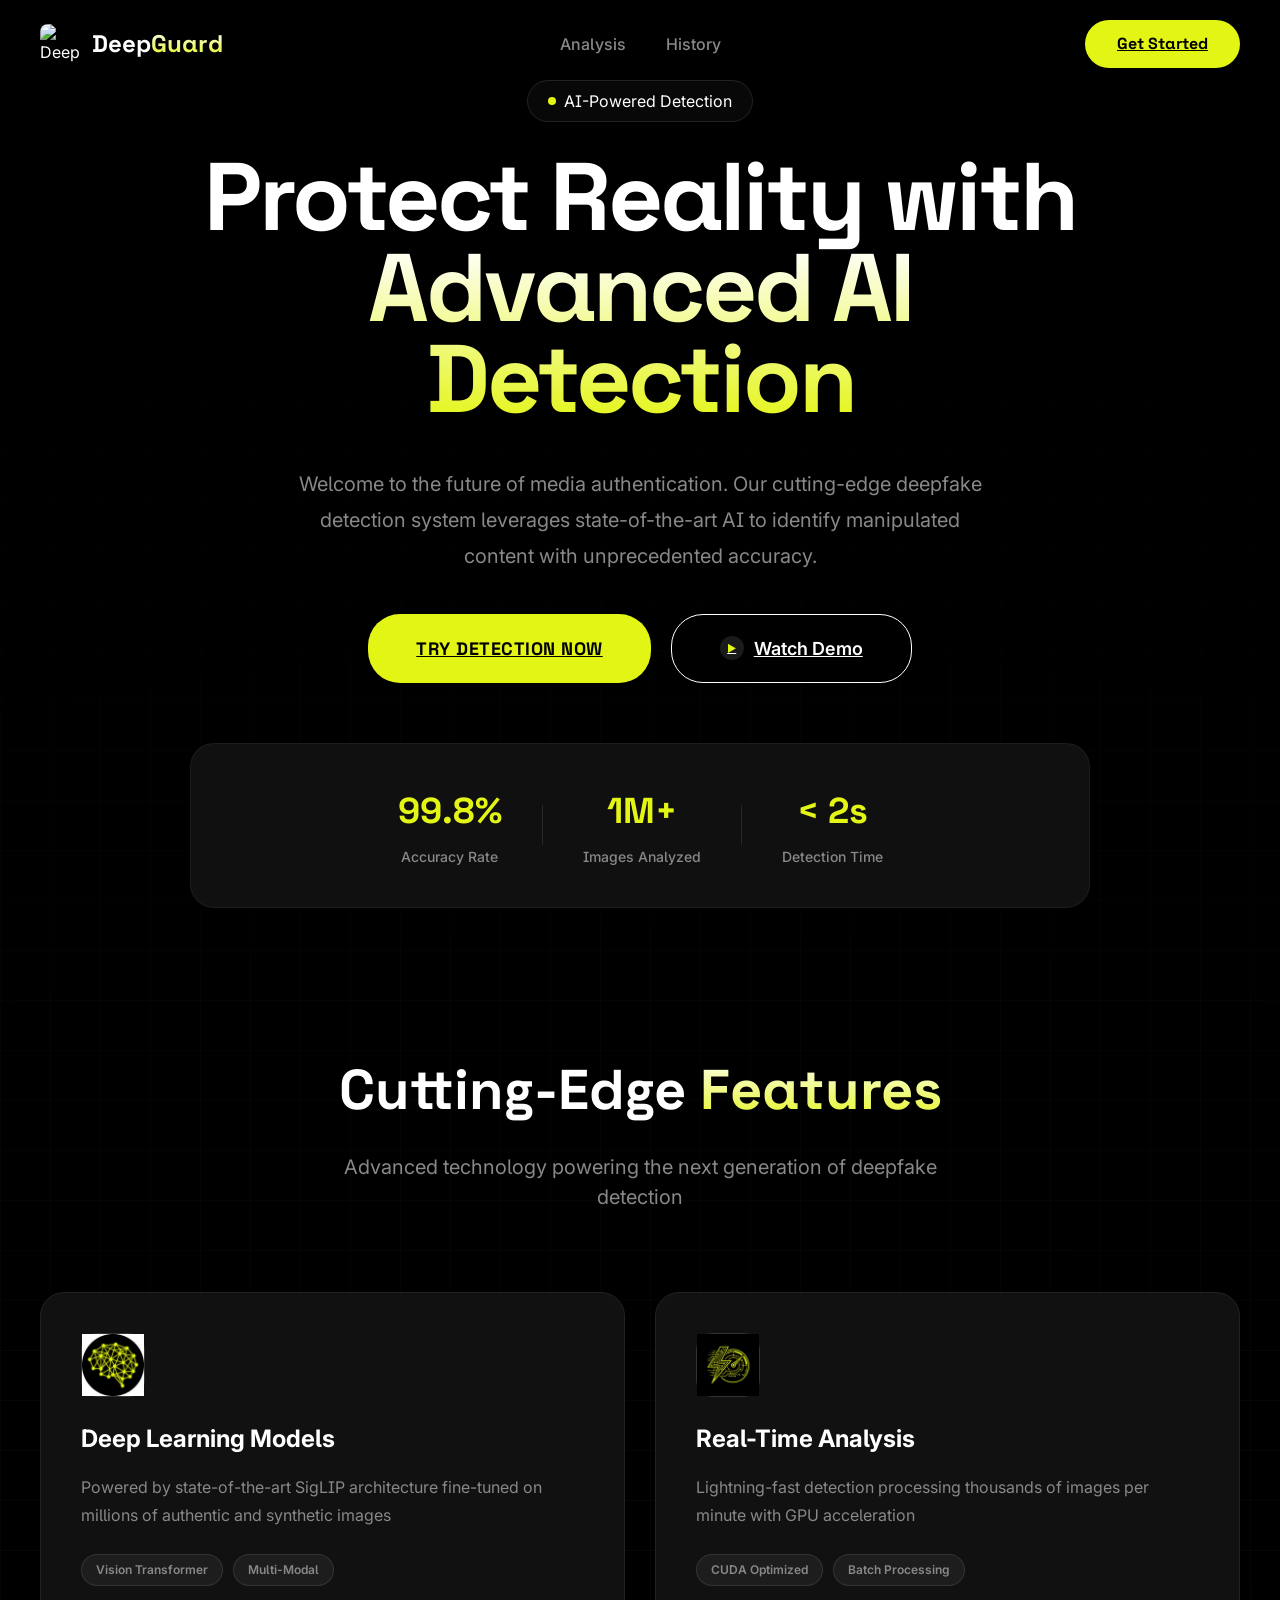
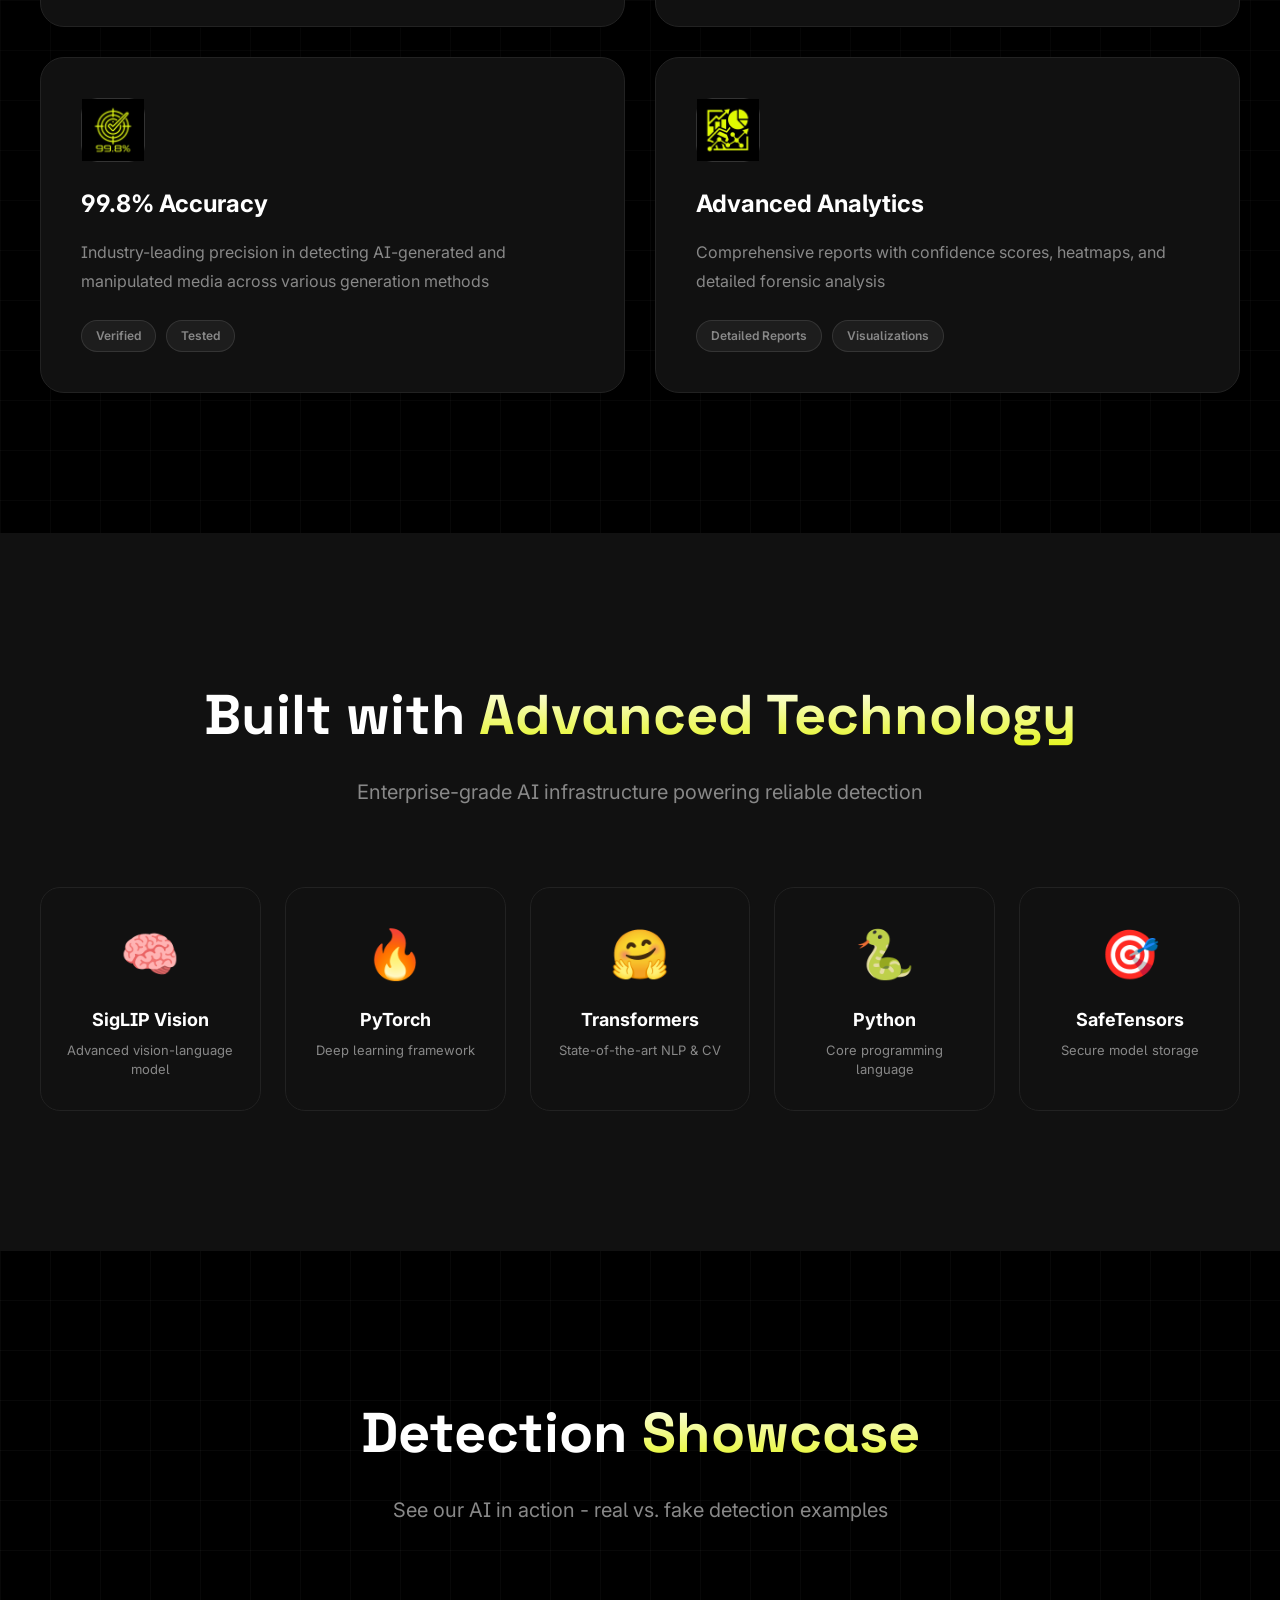
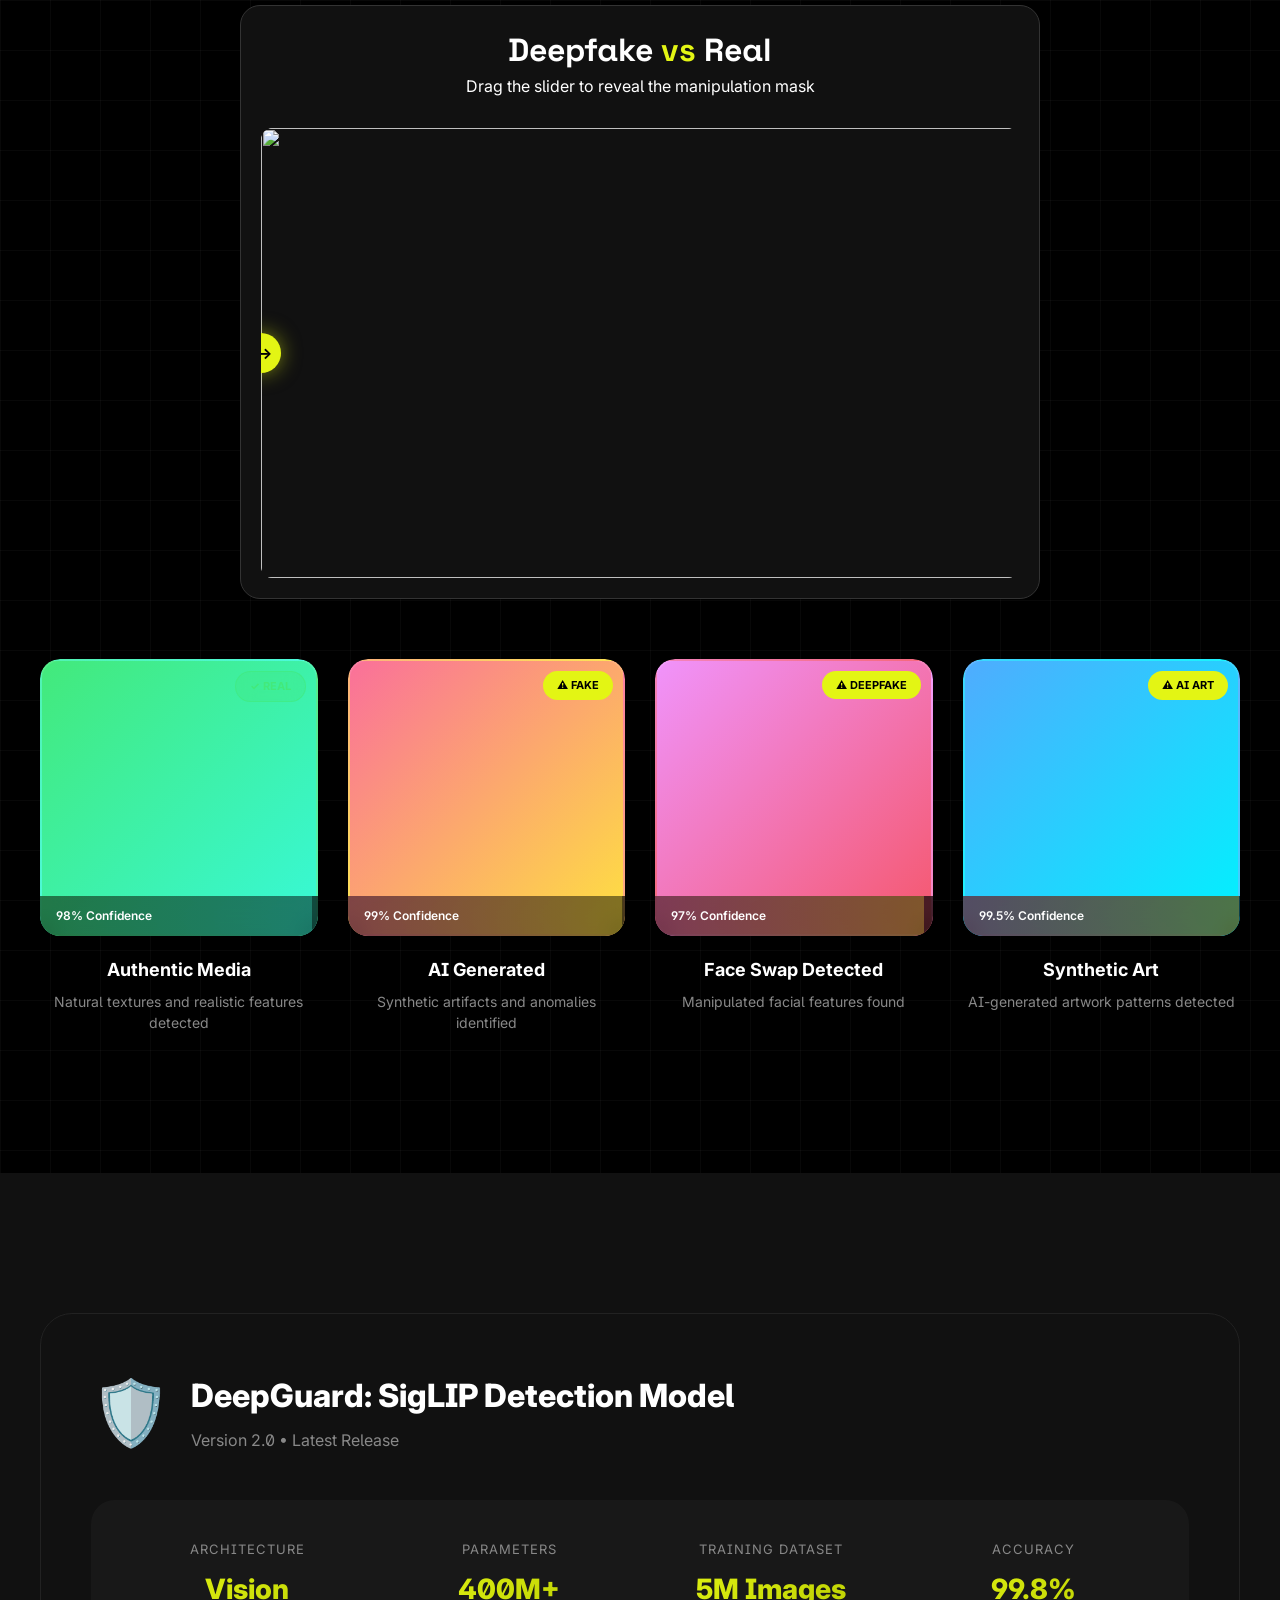
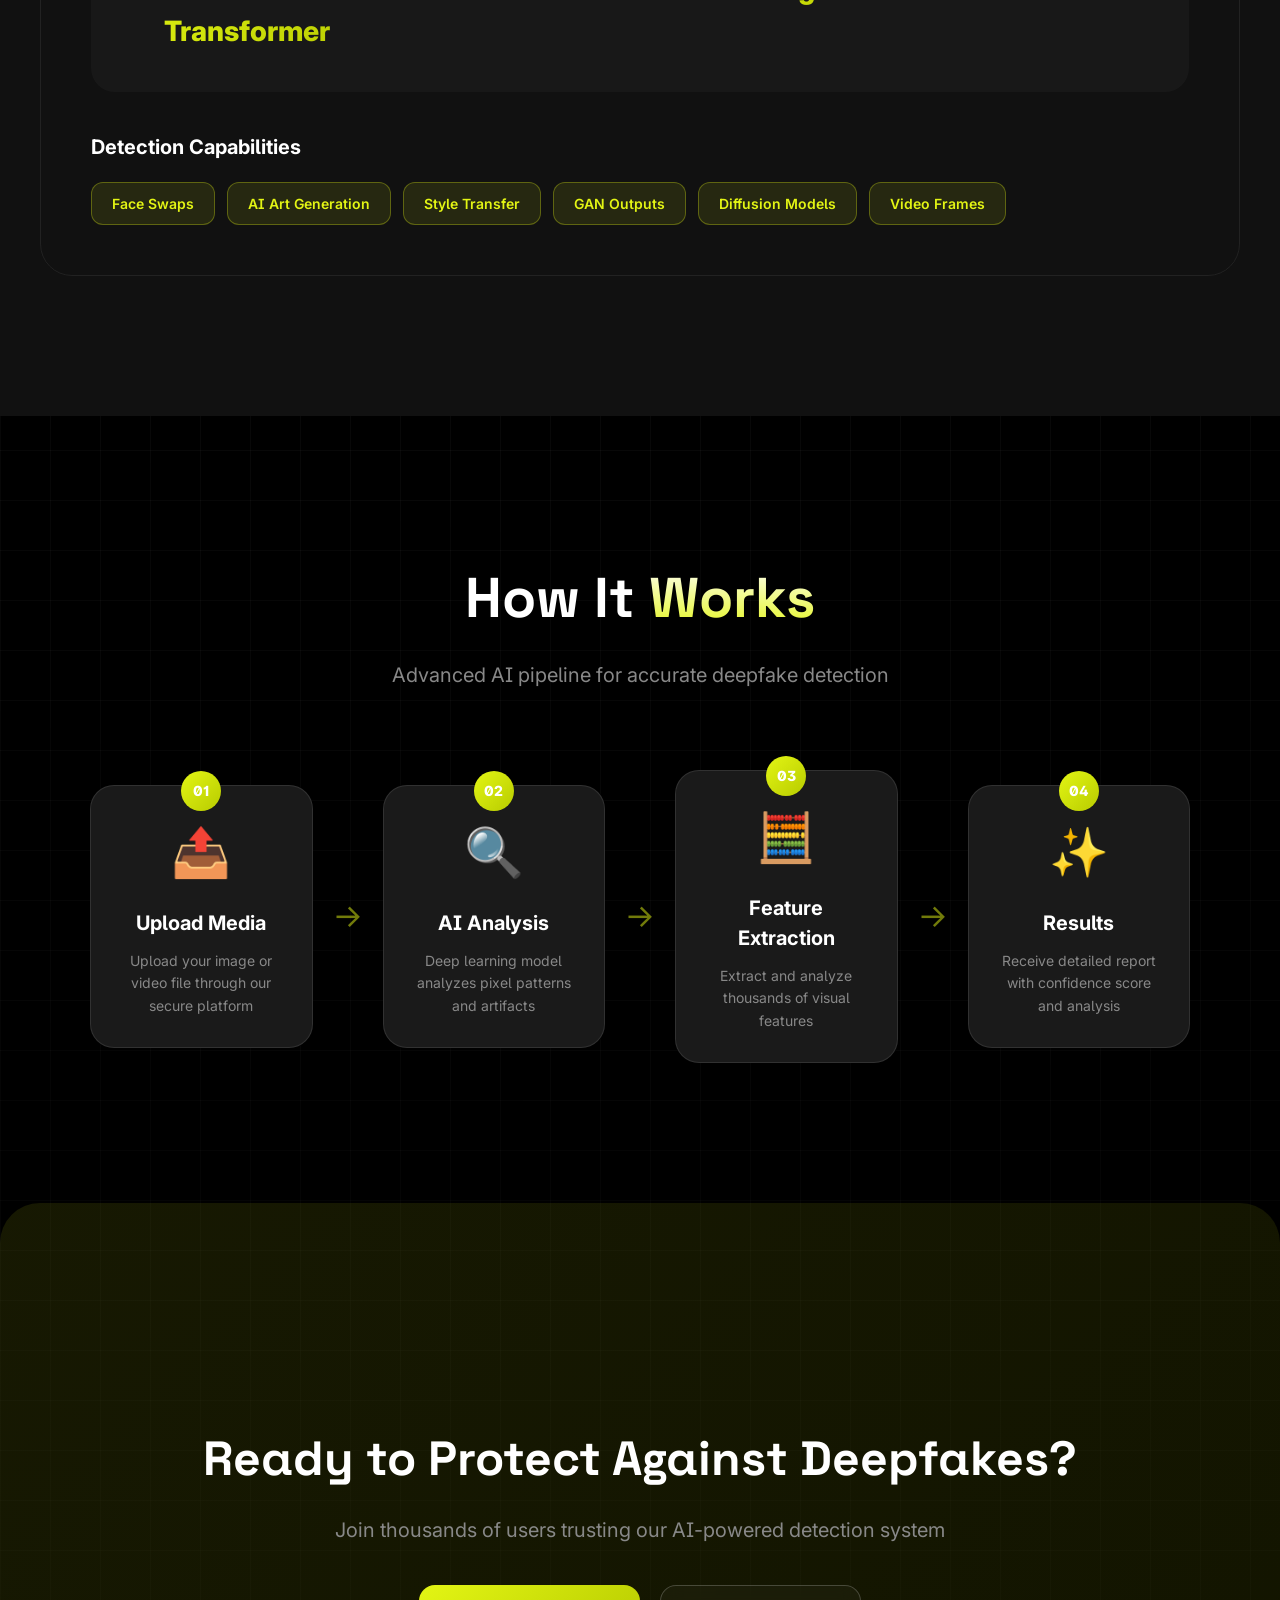
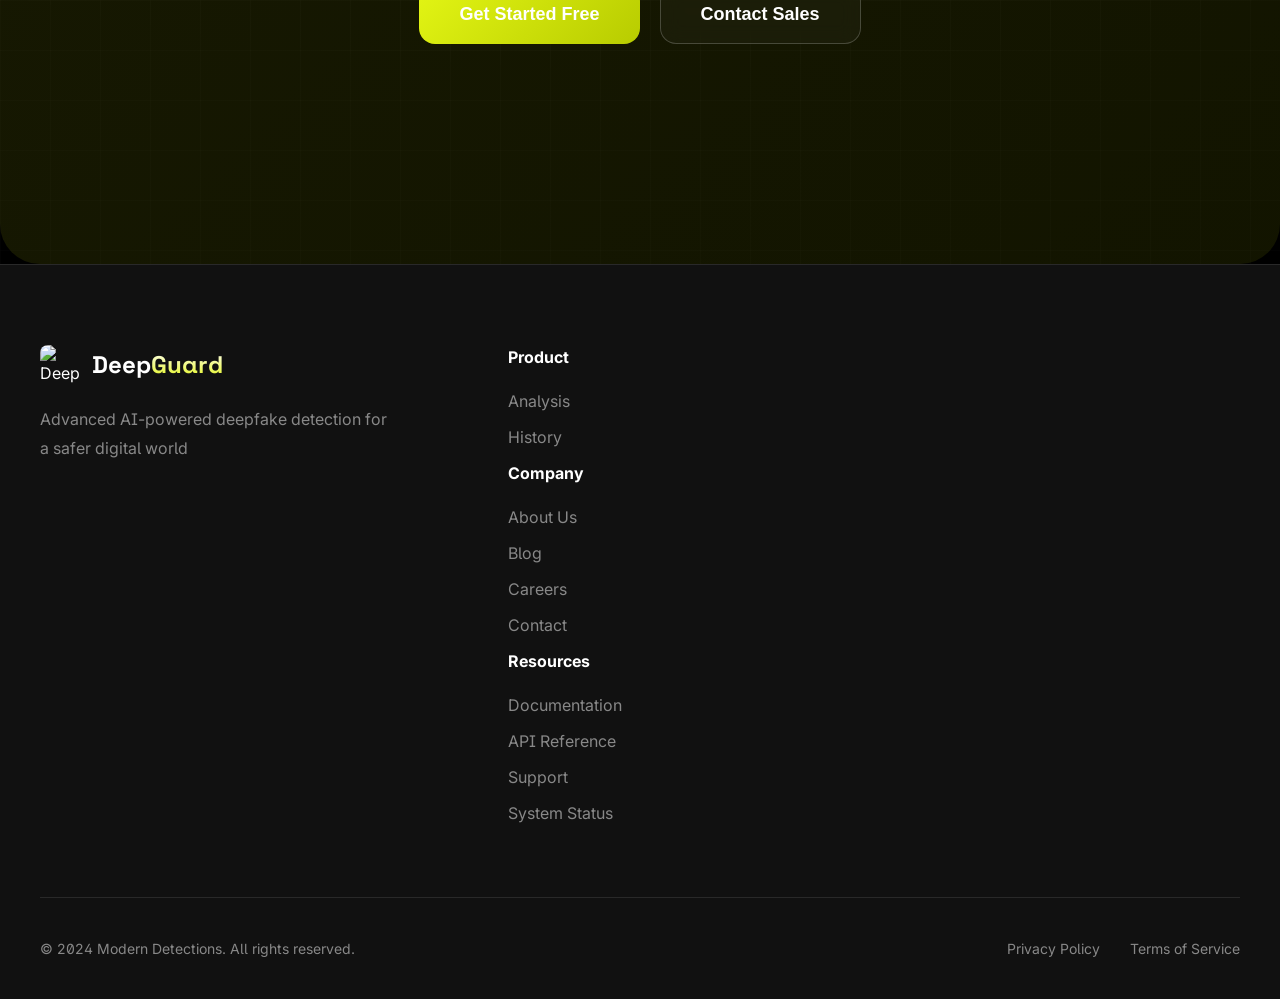
==== frontend/index.html @ 91118130 "minor changes" ====
<!DOCTYPE html>
<html lang="en">

<head>
    <meta charset="UTF-8">
    <meta name="viewport" content="width=device-width, initial-scale=1.0">
    <title>DeepGuard - AI-Powered Deepfake Detection System</title>
    <meta name="description"
        content="Advanced AI-powered deepfake detection system using cutting-edge machine learning to identify manipulated media with unprecedented accuracy.">
    <link rel="preconnect" href="https://fonts.googleapis.com">
    <link rel="preconnect" href="https://fonts.gstatic.com" crossorigin>
    <link
        href="https://fonts.googleapis.com/css2?family=Inter:wght@300;400;500;600;700;800;900&family=Space+Grotesk:wght@400;500;600;700&display=swap"
        rel="stylesheet">
    <link rel="stylesheet" href="style.css">
</head>

<body>
    <!-- Animated Background -->
    <div class="mesh-background"></div>
    <div id="particles-js"></div>

    <!-- Navigation -->
    <nav class="navbar">
        <div class="container">
            <div class="nav-content">
                <div class="logo">
                    <img src="logo.png" alt="DeepGuard Logo" class="logo-img">
                    <span class="logo-text">Deep<span class="gradient-text">Guard</span></span>
                </div>
                <ul class="nav-menu">
                    <li><a href="analysis.html">Analysis</a></li>
                    <li><a href="history.html">History</a></li>
                </ul>
                <a href="analysis.html" class="btn-primary">Get Started</a>
            </div>
        </div>
    </nav>

    <!-- Hero Section -->
    <section class="hero">
        <div class="hero-background">
            <!-- Lottie Player Script -->
            <script src="https://unpkg.com/@lottiefiles/lottie-player@latest/dist/lottie-player.js"></script>

            <div class="gradient-orb orb-1"></div>
            <div class="gradient-orb orb-2"></div>
            <div class="gradient-orb orb-3"></div>

            <!-- Hero Lottie Animation Removed -->
        </div>
        <div class="container">
            <div class="hero-content">
                <div class="hero-badge">
                    <span class="badge-dot"></span>
                    <span>AI-Powered Detection</span>
                </div>
                <h1 class="hero-title">
                    Protect Reality with
                    <br />
                    <span class="gradient-text-hero">Advanced AI Detection</span>
                </h1>
                <p class="hero-description">
                    Welcome to the future of media authentication. Our cutting-edge deepfake detection system leverages
                    state-of-the-art AI to identify manipulated content with unprecedented accuracy.
                </p>
                <div class="hero-actions">
                    <a href="analysis.html" class="btn-hero-primary">Try Detection Now</a>
                    <a href="analysis.html" class="btn-hero-secondary">
                        <span class="play-icon">▶</span>
                        Watch Demo
                    </a>
                </div>
                <div class="hero-stats">
                    <div class="stat-item">
                        <div class="stat-value">99.8%</div>
                        <div class="stat-label">Accuracy Rate</div>
                    </div>
                    <div class="stat-divider"></div>
                    <div class="stat-item">
                        <div class="stat-value">1M+</div>
                        <div class="stat-label">Images Analyzed</div>
                    </div>
                    <div class="stat-divider"></div>
                    <div class="stat-item">
                        <div class="stat-value">
                            < 2s</div>
                                <div class="stat-label">Detection Time</div>
                        </div>
                    </div>
                </div>
            </div>
    </section>

    <!-- Features Section -->
    <section id="features" class="features-section">
        <div class="container">
            <div class="section-header">
                <h2 class="section-title">Cutting-Edge <span class="gradient-text">Features</span></h2>
                <p class="section-subtitle">Advanced technology powering the next generation of deepfake detection</p>
            </div>
            <div class="features-grid">
                <div class="feature-card card-glow">
                    <div class="feature-icon icon-ai">
                        <img src="deep_learning_icon.png" alt="Deep Learning"
                            style="width: 100%; height: 100%; object-fit: contain;">
                    </div>
                    <h3 class="feature-title">Deep Learning Models</h3>
                    <p class="feature-description">Powered by state-of-the-art SigLIP architecture fine-tuned on
                        millions of authentic and synthetic images</p>
                    <div class="feature-tags">
                        <span class="tag">Vision Transformer</span>
                        <span class="tag">Multi-Modal</span>
                    </div>
                </div>
                <div class="feature-card card-glow">
                    <div class="feature-icon icon-speed">
                        <img src="realtime_analysis_icon.png" alt="Real-Time Analysis"
                            style="width: 100%; height: 100%; object-fit: contain;">
                    </div>
                    <h3 class="feature-title">Real-Time Analysis</h3>
                    <p class="feature-description">Lightning-fast detection processing thousands of images per minute
                        with GPU acceleration</p>
                    <div class="feature-tags">
                        <span class="tag">CUDA Optimized</span>
                        <span class="tag">Batch Processing</span>
                    </div>
                </div>
                <div class="feature-card card-glow">
                    <div class="feature-icon icon-shield">
                        <img src="accuracy_icon.png" alt="Accuracy"
                            style="width: 100%; height: 100%; object-fit: contain;">
                    </div>
                    <h3 class="feature-title">99.8% Accuracy</h3>
                    <p class="feature-description">Industry-leading precision in detecting AI-generated and manipulated
                        media across various generation methods</p>
                    <div class="feature-tags">
                        <span class="tag">Verified</span>
                        <span class="tag">Tested</span>
                    </div>
                </div>
                <div class="feature-card card-glow">
                    <div class="feature-icon icon-analytics">
                        <img src="analytics_icon.png" alt="Analytics"
                            style="width: 100%; height: 100%; object-fit: contain;">
                    </div>
                    <h3 class="feature-title">Advanced Analytics</h3>
                    <p class="feature-description">Comprehensive reports with confidence scores, heatmaps, and detailed
                        forensic analysis</p>
                    <div class="feature-tags">
                        <span class="tag">Detailed Reports</span>
                        <span class="tag">Visualizations</span>
                    </div>
                </div>
            </div>
        </div>
    </section>

    <!-- Technology Stack Section -->
    <section id="technology" class="tech-section">
        <div class="container">
            <div class="section-header">
                <h2 class="section-title">Built with <span class="gradient-text">Advanced Technology</span></h2>
                <p class="section-subtitle">Enterprise-grade AI infrastructure powering reliable detection</p>
            </div>
            <div class="tech-grid">
                <div class="tech-card">
                    <div class="tech-icon">🧠</div>
                    <h3>SigLIP Vision</h3>
                    <p>Advanced vision-language model</p>
                </div>
                <div class="tech-card">
                    <div class="tech-icon">🔥</div>
                    <h3>PyTorch</h3>
                    <p>Deep learning framework</p>
                </div>
                <div class="tech-card">
                    <div class="tech-icon">🤗</div>
                    <h3>Transformers</h3>
                    <p>State-of-the-art NLP & CV</p>
                </div>
                <div class="tech-card">
                    <div class="tech-icon">🐍</div>
                    <h3>Python</h3>
                    <p>Core programming language</p>
                </div>
                <div class="tech-card">
                    <div class="tech-icon">🎯</div>
                    <h3>SafeTensors</h3>
                    <p>Secure model storage</p>
                </div>
            </div>
        </div>
    </section>

    <!-- Detection Showcase -->
    <section id="showcase" class="showcase-section">
        <div class="container">
            <div class="section-header">
                <h2 class="section-title">Detection <span class="gradient-text">Showcase</span></h2>
                <p class="section-subtitle">See our AI in action - real vs. fake detection examples</p>
            </div>

            <!-- Comparison Slider -->
            <div class="comparison-container">
                <div class="comparison-header">
                    <h3>Deepfake <span style="color: var(--accent-yellow)">vs</span> Real</h3>
                    <p>Drag the slider to reveal the manipulation mask</p>
                </div>
                <div class="img-comp-container">
                    <div class="img-comp-img">
                        <img src="https://assets.codepen.io/2585/Faker.jpg" width="800" height="450">
                    </div>
                    <div class="img-comp-img img-comp-overlay">
                        <img src="https://assets.codepen.io/2585/Real.jpg" width="800" height="450">
                    </div>
                    <div class="slider-handle">↔</div>
                </div>
            </div>

            <div class="showcase-grid">
                <div class="showcase-item">
                    <div class="showcase-image-wrapper">
                        <div class="showcase-image real-sample"></div>
                        <div class="showcase-badge badge-real">✓ REAL</div>
                        <div class="confidence-bar">
                            <div class="confidence-fill real-confidence" style="width: 98%"></div>
                            <span class="confidence-text">98% Confidence</span>
                        </div>
                    </div>
                    <h4 class="showcase-title">Authentic Media</h4>
                    <p class="showcase-description">Natural textures and realistic features detected</p>
                </div>
                <div class="showcase-item">
                    <div class="showcase-image-wrapper">
                        <div class="showcase-image fake-sample"></div>
                        <div class="showcase-badge badge-fake">⚠ FAKE</div>
                        <div class="confidence-bar">
                            <div class="confidence-fill fake-confidence" style="width: 99%"></div>
                            <span class="confidence-text">99% Confidence</span>
                        </div>
                    </div>
                    <h4 class="showcase-title">AI Generated</h4>
                    <p class="showcase-description">Synthetic artifacts and anomalies identified</p>
                </div>
                <div class="showcase-item">
                    <div class="showcase-image-wrapper">
                        <div class="showcase-image deepfake-sample"></div>
                        <div class="showcase-badge badge-fake">⚠ DEEPFAKE</div>
                        <div class="confidence-bar">
                            <div class="confidence-fill fake-confidence" style="width: 97%"></div>
                            <span class="confidence-text">97% Confidence</span>
                        </div>
                    </div>
                    <h4 class="showcase-title">Face Swap Detected</h4>
                    <p class="showcase-description">Manipulated facial features found</p>
                </div>
                <div class="showcase-item">
                    <div class="showcase-image-wrapper">
                        <div class="showcase-image ai-art-sample"></div>
                        <div class="showcase-badge badge-fake">⚠ AI ART</div>
                        <div class="confidence-bar">
                            <div class="confidence-fill fake-confidence" style="width: 99.5%"></div>
                            <span class="confidence-text">99.5% Confidence</span>
                        </div>
                    </div>
                    <h4 class="showcase-title">Synthetic Art</h4>
                    <p class="showcase-description">AI-generated artwork patterns detected</p>
                </div>
            </div>
        </div>
    </section>

    <!-- Model Information -->
    <section class="model-section">
        <div class="container">
            <div class="model-card">
                <div class="model-header">
                    <div class="model-icon">🛡️</div>
                    <div>
                        <h3 class="model-name">DeepGuard: SigLIP Detection Model</h3>
                        <p class="model-version">Version 2.0 • Latest Release</p>
                    </div>
                </div>
                <div class="model-stats-grid">
                    <div class="model-stat">
                        <div class="model-stat-label">Architecture</div>
                        <div class="model-stat-value">Vision Transformer</div>
                    </div>
                    <div class="model-stat">
                        <div class="model-stat-label">Parameters</div>
                        <div class="model-stat-value">400M+</div>
                    </div>
                    <div class="model-stat">
                        <div class="model-stat-label">Training Dataset</div>
                        <div class="model-stat-value">5M Images</div>
                    </div>
                    <div class="model-stat">
                        <div class="model-stat-label">Accuracy</div>
                        <div class="model-stat-value">99.8%</div>
                    </div>
                </div>
                <div class="model-capabilities">
                    <h4 class="capabilities-title">Detection Capabilities</h4>
                    <div class="capabilities-grid">
                        <span class="capability-badge">Face Swaps</span>
                        <span class="capability-badge">AI Art Generation</span>
                        <span class="capability-badge">Style Transfer</span>
                        <span class="capability-badge">GAN Outputs</span>
                        <span class="capability-badge">Diffusion Models</span>
                        <span class="capability-badge">Video Frames</span>
                    </div>
                </div>
            </div>
        </div>
    </section>

    <!-- How It Works -->
    <section class="how-it-works">
        <div class="container">
            <div class="section-header">
                <h2 class="section-title">How It <span class="gradient-text">Works</span></h2>
                <p class="section-subtitle">Advanced AI pipeline for accurate deepfake detection</p>
            </div>
            <div class="pipeline">
                <div class="pipeline-step">
                    <div class="step-number">01</div>
                    <div class="step-icon">📤</div>
                    <h3 class="step-title">Upload Media</h3>
                    <p class="step-description">Upload your image or video file through our secure platform</p>
                </div>
                <div class="pipeline-arrow">→</div>
                <div class="pipeline-step">
                    <div class="step-number">02</div>
                    <div class="step-icon">🔍</div>
                    <h3 class="step-title">AI Analysis</h3>
                    <p class="step-description">Deep learning model analyzes pixel patterns and artifacts</p>
                </div>
                <div class="pipeline-arrow">→</div>
                <div class="pipeline-step">
                    <div class="step-number">03</div>
                    <div class="step-icon">🧮</div>
                    <h3 class="step-title">Feature Extraction</h3>
                    <p class="step-description">Extract and analyze thousands of visual features</p>
                </div>
                <div class="pipeline-arrow">→</div>
                <div class="pipeline-step">
                    <div class="step-number">04</div>
                    <div class="step-icon">✨</div>
                    <h3 class="step-title">Results</h3>
                    <p class="step-description">Receive detailed report with confidence score and analysis</p>
                </div>
            </div>
        </div>
    </section>

    <!-- Demo Section Removed - Moved to analysis.html -->

    <!-- CTA Section -->
    <section class="cta-section">
        <div class="container">
            <div class="cta-content">
                <h2 class="cta-title">Ready to Protect Against Deepfakes?</h2>
                <p class="cta-description">Join thousands of users trusting our AI-powered detection system</p>
                <div class="cta-actions">
                    <button class="btn-cta-primary">Get Started Free</button>
                    <button class="btn-cta-secondary">Contact Sales</button>
                </div>
            </div>
        </div>
    </section>

    <!-- Footer -->
    <footer class="footer">
        <div class="container">
            <div class="footer-content">
                <div class="footer-brand">
                    <div class="logo">
                        <img src="logo.png" alt="DeepGuard Logo" class="logo-img">
                        <span class="logo-text">Deep<span class="gradient-text">Guard</span></span>
                    </div>
                    <p class="footer-description">Advanced AI-powered deepfake detection for a safer digital world</p>
                </div>
                <div class="footer-links">
                    <div class="footer-column">
                        <h4 class="footer-title">Product</h4>
                        <ul>
                            <li><a href="analysis.html">Analysis</a></li>
                            <li><a href="history.html">History</a></li>
                        </ul>
                    </div>
                    <div class="footer-column">
                        <h4 class="footer-title">Company</h4>
                        <ul>
                            <li><a href="#about">About Us</a></li>
                            <li><a href="#blog">Blog</a></li>
                            <li><a href="#careers">Careers</a></li>
                            <li><a href="#contact">Contact</a></li>
                        </ul>
                    </div>
                    <div class="footer-column">
                        <h4 class="footer-title">Resources</h4>
                        <ul>
                            <li><a href="#docs">Documentation</a></li>
                            <li><a href="#api">API Reference</a></li>
                            <li><a href="#support">Support</a></li>
                            <li><a href="#status">System Status</a></li>
                        </ul>
                    </div>
                </div>
            </div>
            <div class="footer-bottom">
                <p>&copy; 2024 Modern Detections. All rights reserved.</p>
                <div class="footer-legal">
                    <a href="#privacy">Privacy Policy</a>
                    <a href="#terms">Terms of Service</a>
                </div>
            </div>
        </div>
    </footer>

    <script src="https://cdn.jsdelivr.net/particles.js/2.0.0/particles.min.js"></script>
    <script src="script.js"></script>
</body>

</html>
---- frontend/style.css ----
/* ==================== RESET & BASE ==================== */
* {
    margin: 0;
    padding: 0;
    box-sizing: border-box;
    font-feature-settings: "ss01", "ss02", "cv01", "cv02";
}

:root {
    /* "Google Nano Banana" Palette */
    --primary-bg: #000000;
    --secondary-bg: #111111;
    --card-bg: #1A1A1A;
    --glass-bg: rgba(255, 255, 255, 0.03);

    /* The "Banana" Pop */
    --accent-yellow: #E3F514;
    /* Nano Yellow */
    --accent-yellow-dim: #D1E300;
    --accent-dark: #0A0A0A;

    /* Gradients */
    --gradient-primary: linear-gradient(135deg, #E3F514 0%, #B8CC00 100%);
    --gradient-glow: radial-gradient(circle at center, rgba(227, 245, 20, 0.4) 0%, transparent 70%);
    --gradient-text: linear-gradient(180deg, #FFFFFF 0%, #E3F514 100%);

    /* Text Colors */
    --text-primary: #FFFFFF;
    --text-inverse: #000000;
    --text-secondary: #888888;
    --text-muted: #6b6b80;
    /* Kept for potential use, though not explicitly in new palette */

    /* Accent Colors - Removed old ones, keeping only yellow for now */
    /* --accent-purple: #8b5cf6; */
    /* --accent-pink: #ec4899; */
    /* --accent-blue: #3b82f6; */
    /* --accent-cyan: #06b6d4; */
    /* --accent-green: #10b981; */

    /* Spacing & Layout */
    --container-width: 1440px;
    --section-padding: 140px;
    --border-radius-lg: 32px;
    --border-radius-pill: 100px;

    /* Effects */
    --shadow-sm: 0 2px 8px rgba(0, 0, 0, 0.1);
    /* Kept for potential use */
    --shadow-md: 0 4px 16px rgba(0, 0, 0, 0.2);
    /* Kept for potential use */
    --shadow-lg: 0 8px 32px rgba(0, 0, 0, 0.3);
    /* Kept for potential use */
    --shadow-glow: 0 0 60px rgba(227, 245, 20, 0.15);
    --shadow-3d: 0 20px 60px rgba(0, 0, 0, 0.5);
    /* Kept for potential use */
    --border-light: 1px solid rgba(255, 255, 255, 0.1);
    --border-yellow: 1px solid var(--accent-yellow);

    /* Fonts */
    --font-primary: 'Inter', system-ui, -apple-system, sans-serif;
    --font-display: 'Space Grotesk', monospace;
}

html {
    scroll-behavior: smooth;
}

body {
    font-family: var(--font-primary);
    background: var(--primary-bg);
    color: var(--text-primary);
    line-height: 1.5;
    overflow-x: hidden;
    perspective: 1000px;
}

/* Particle Background - Removed */
#particles-js {
    position: fixed;
    width: 100%;
    height: 100%;
    top: 0;
    left: 0;
    z-index: 0;
    pointer-events: none;
}

/* Nano Grid Background */
.mesh-background {
    position: fixed;
    top: 0;
    left: 0;
    width: 100%;
    height: 100%;
    background-image:
        linear-gradient(rgba(255, 255, 255, 0.03) 1px, transparent 1px),
        linear-gradient(90deg, rgba(255, 255, 255, 0.03) 1px, transparent 1px);
    background-size: 50px 50px;
    z-index: -1;
    mask-image: radial-gradient(circle at 50% 50%, black 40%, transparent 100%);
}

@keyframes meshMove {

    0%,
    100% {
        opacity: 0.3;
        transform: scale(1);
    }

    50% {
        opacity: 0.5;
        transform: scale(1.1);
    }
}

.floating-bg-icon {
    position: absolute;
    font-size: 24px;
    opacity: 0.2;
    color: var(--accent-yellow);
    animation: floatParticle 10s infinite linear;
}

/* .hero-lottie-container styles removed */

@keyframes floatParticle {
    0% {
        transform: translateY(0) rotate(0deg);
        opacity: 0;
    }

    20% {
        opacity: 0.5;
    }

    80% {
        opacity: 0.5;
    }

    100% {
        transform: translateY(-100vh) rotate(360deg);
        opacity: 0;
    }
}

.container {
    max-width: var(--container-width);
    margin: 0 auto;
    padding: 0 40px;
}

/* ==================== NAVIGATION ==================== */
.navbar {
    position: fixed;
    top: 0;
    left: 0;
    right: 0;
    z-index: 1000;
    background: transparent;
    backdrop-filter: none;
    border-bottom: none;
    padding: 20px 0;
    transition: background 0.3s ease, backdrop-filter 0.3s ease;
}

.nav-content {
    display: flex;
    align-items: center;
    justify-content: space-between;
    position: relative;
}

.logo {
    display: flex;
    align-items: center;
    gap: 12px;
}

.logo-img {
    width: 40px;
    height: 40px;
    object-fit: contain;
    border-radius: 8px;
    /* Optional: adds subtle rounding */
}

/* Old .logo-icon styles removed */

.logo-text {
    font-family: var(--font-display);
    font-size: 24px;
    font-weight: 700;
    color: var(--text-primary);
}

.gradient-text {
    background: var(--gradient-text);
    -webkit-background-clip: text;
    -webkit-text-fill-color: transparent;
    background-clip: text;
    color: var(--accent-yellow);
    /* Fallback */
}

.nav-menu {
    display: flex;
    list-style: none;
    gap: 40px;
    position: absolute;
    left: 50%;
    transform: translateX(-50%);
    margin: 0;
    padding: 0;
}

.nav-menu a {
    color: var(--text-secondary);
    text-decoration: none;
    font-weight: 500;
    transition: color 0.3s ease;
    position: relative;
}

.nav-menu a:hover,
.nav-menu a.active {
    color: var(--accent-yellow);
}

.nav-menu a::after {
    content: '';
    position: absolute;
    bottom: -5px;
    left: 0;
    width: 0;
    height: 2px;
    background: var(--accent-yellow);
    transition: width 0.3s ease;
}

.nav-menu a:hover::after {
    width: 100%;
}

/* ==================== BUTTONS ==================== */
.btn-primary {
    background: var(--accent-yellow);
    color: var(--text-inverse);
    padding: 12px 32px;
    border: none;
    border-radius: var(--border-radius-pill);
    font-weight: 700;
    cursor: pointer;
    transition: all 0.3s cubic-bezier(0.2, 0.8, 0.2, 1);
    font-family: var(--font-display);
    position: relative;
    overflow: hidden;
}

.btn-primary:hover {
    transform: scale(1.05);
    box-shadow: 0 0 30px var(--accent-yellow);
}

.btn-hero-primary {
    background: var(--accent-yellow);
    color: var(--text-inverse);
    padding: 20px 48px;
    border: none;
    border-radius: var(--border-radius-lg);
    font-size: 18px;
    font-weight: 700;
    cursor: pointer;
    transition: all 0.4s cubic-bezier(0.2, 0.8, 0.2, 1);
    font-family: var(--font-display);
    text-transform: uppercase;
    letter-spacing: 0.5px;
    display: inline-flex;
    align-items: center;
    gap: 10px;
}

.btn-hero-primary:hover {
    transform: translateY(-5px) scale(1.02);
    box-shadow: 0 10px 40px rgba(227, 245, 20, 0.3);
}

.btn-hero-secondary {
    background: transparent;
    color: var(--text-primary);
    padding: 20px 48px;
    border: 1px solid var(--text-primary);
    border-radius: var(--border-radius-lg);
    font-size: 18px;
    font-weight: 600;
    cursor: pointer;
    transition: all 0.3s ease;
    backdrop-filter: blur(10px);
    display: inline-flex;
    align-items: center;
    gap: 10px;
}

.btn-hero-secondary:hover {
    background: rgba(255, 255, 255, 0.1);
    border-color: var(--accent-yellow);
    color: var(--accent-yellow);
}

.play-icon {
    display: inline-flex;
    align-items: center;
    justify-content: center;
    width: 24px;
    height: 24px;
    color: var(--accent-yellow);
    background: rgba(255, 255, 255, 0.1);
    border-radius: 50%;
    font-size: 10px;
}

/* ==================== HERO SECTION ==================== */
.hero {
    position: relative;
    min-height: 100vh;
    display: flex;
    align-items: center;
    padding-top: 80px;
    overflow: hidden;
    transform-style: preserve-3d;
}

.hero-background {
    position: absolute;
    top: 0;
    left: 0;
    right: 0;
    bottom: 0;
    overflow: hidden;
    transform-style: preserve-3d;
}

/* Orb styles removed, replaced by Nano Grid Background */
/* .gradient-orb {
    position: absolute;
    border-radius: 50%;
    filter: blur(80px);
    opacity: 0.6;
    animation: float3D 20s infinite ease-in-out;
    transform-style: preserve-3d;
} */

/* @keyframes float3D {

    0%,
    100% {
        transform: translate3d(0, 0, 0) rotate(0deg);
    }

    33% {
        transform: translate3d(100px, -100px, 50px) rotate(120deg);
    }

    66% {
        transform: translate3d(-100px, 100px, -50px) rotate(240deg);
    }
} */

/* .orb-1 {
    width: 500px;
    height: 500px;
    background: radial-gradient(circle, #667eea, transparent);
    top: -200px;
    right: -200px;
    animation-delay: 0s;
}

.orb-2 {
    width: 400px;
    height: 400px;
    background: radial-gradient(circle, #764ba2, transparent);
    bottom: -150px;
    left: -150px;
    animation-delay: 7s;
}

.orb-3 {
    width: 350px;
    height: 350px;
    background: radial-gradient(circle, #f093fb, transparent);
    top: 50%;
    left: 50%;
    transform: translate(-50%, -50%);
    animation-delay: 14s;
} */

/* Banana Mode Specifics */
.orb-1,
.orb-2,
.orb-3 {
    background: radial-gradient(circle, var(--accent-yellow), transparent 70%);
    opacity: 0.15;
}

@keyframes float {

    0%,
    100% {
        transform: translate(0, 0) scale(1);
    }

    33% {
        transform: translate(100px, -100px) scale(1.1);
    }

    66% {
        transform: translate(-100px, 100px) scale(0.9);
    }
}

.hero-content {
    position: relative;
    z-index: 20;
    text-align: center;
    max-width: 900px;
    margin: 0 auto;
}

.hero-badge {
    display: inline-flex;
    align-items: center;
    gap: 8px;
    background: var(--glass-bg);
    backdrop-filter: blur(10px);
    border: 1px solid rgba(255, 255, 255, 0.1);
    padding: 8px 20px;
    border-radius: 50px;
    margin-bottom: 30px;
    /* animation: fadeInUp 0.6s ease; */
}

.badge-dot {
    width: 8px;
    height: 8px;
    background: var(--accent-yellow);
    /* Changed from accent-green */
    border-radius: 50%;
    animation: pulse 2s infinite;
}

@keyframes pulse {

    0%,
    100% {
        opacity: 1;
        transform: scale(1);
    }

    50% {
        opacity: 0.6;
        transform: scale(1.2);
    }
}

.hero-title {
    font-family: var(--font-display);
    font-size: 96px;
    font-weight: 800;
    line-height: 0.95;
    letter-spacing: -3px;
    margin-bottom: 40px;
    margin-bottom: 40px;
    /* animation: fadeInUp 0.6s ease 0.2s backwards; */
}

.gradient-text-hero {
    background: var(--gradient-text);
    -webkit-background-clip: text;
    -webkit-text-fill-color: transparent;
    background-clip: text;
    display: inline-block;
    color: var(--accent-yellow);
    /* Fallback */
}

.hero-description {
    font-size: 20px;
    color: var(--text-secondary);
    max-width: 700px;
    margin: 0 auto 40px;
    line-height: 1.8;
    margin: 0 auto 40px;
    line-height: 1.8;
    /* animation: fadeInUp 0.6s ease 0.4s backwards; */
}

.hero-actions {
    display: flex;
    gap: 20px;
    justify-content: center;
    margin-bottom: 60px;
    justify-content: center;
    margin-bottom: 60px;
    /* animation: fadeInUp 0.6s ease 0.6s backwards; */
}

.hero-stats {
    display: flex;
    justify-content: center;
    align-items: center;
    gap: 40px;
    padding: 40px;
    background: rgba(20, 20, 20, 0.8);
    border: 1px solid rgba(255, 255, 255, 0.05);
    backdrop-filter: blur(40px);
    border-radius: 24px;
    backdrop-filter: blur(40px);
    border-radius: 24px;
    /* animation: fadeInUp 0.6s ease 0.8s backwards; */
}

.stat-item {
    text-align: center;
}

.stat-value {
    font-size: 36px;
    font-weight: 800;
    color: var(--accent-yellow);
    font-family: var(--font-display);
    background: none;
    -webkit-text-fill-color: var(--accent-yellow);
    margin-bottom: 8px;
}

.stat-label {
    font-size: 14px;
    color: var(--text-secondary);
    font-weight: 500;
}

.stat-divider {
    width: 1px;
    height: 40px;
    background: rgba(255, 255, 255, 0.1);
}

@keyframes fadeInUp {
    from {
        opacity: 0;
        transform: translateY(30px);
    }

    to {
        opacity: 1;
        transform: translateY(0);
    }
}

/* ==================== FEATURES SECTION ==================== */
.features-section {
    padding: var(--section-padding) 0;
    position: relative;
}

.section-header {
    text-align: center;
    margin-bottom: 80px;
}

.section-title {
    font-family: var(--font-display);
    font-size: 56px;
    font-weight: 800;
    margin-bottom: 20px;
}

.section-subtitle {
    font-size: 20px;
    color: var(--text-secondary);
    max-width: 600px;
    margin: 0 auto;
}

.features-grid {
    display: grid;
    grid-template-columns: repeat(2, 1fr);
    gap: 30px;
}

.feature-card {
    background: #111111;
    backdrop-filter: blur(20px);
    border: 1px solid #222;
    border-radius: 24px;
    padding: 40px;
    transition: all 0.5s cubic-bezier(0.175, 0.885, 0.32, 1.275);
    position: relative;
    overflow: hidden;
    transform-style: preserve-3d;
}

.feature-card::before {
    content: '';
    position: absolute;
    top: 0;
    left: 0;
    right: 0;
    height: 3px;
    background: var(--gradient-primary);
    opacity: 0;
    transition: opacity 0.3s ease;
}

.feature-card::after {
    content: '';
    position: absolute;
    top: 50%;
    left: 50%;
    width: 300%;
    height: 300%;
    background: radial-gradient(circle, rgba(227, 245, 20, 0.2), transparent 70%);
    /* Updated gradient color */
    transform: translate(-50%, -50%) scale(0);
    transition: transform 0.6s ease;
    pointer-events: none;
}

.feature-card:hover::before {
    opacity: 1;
}

.feature-card:hover::after {
    transform: translate(-50%, -50%) scale(1);
}

.feature-card:hover {
    transform: translateY(-12px) rotateX(5deg) rotateY(-5deg) scale(1.02);
    border-color: var(--accent-yellow);
    box-shadow: 0 0 50px rgba(227, 245, 20, 0.1);
}

.card-glow:hover {
    box-shadow: 0 30px 80px rgba(102, 126, 234, 0.4), 0 0 100px rgba(102, 126, 234, 0.2);
}

.feature-icon {
    width: 64px;
    height: 64px;
    border-radius: 16px;
    margin-bottom: 24px;
    display: flex;
    align-items: center;
    justify-content: center;
    font-size: 32px;
    position: relative;
    animation: iconFloat 3s ease-in-out infinite;
    transform-style: preserve-3d;
    background: transparent;
    color: var(--accent-yellow);
    border: 1px solid #333;
}

@keyframes iconFloat {

    0%,
    100% {
        transform: translateZ(0) rotateY(0deg);
    }

    50% {
        transform: translateZ(20px) rotateY(10deg);
    }
}

.feature-card:hover .feature-icon {
    animation: iconSpin 1s ease;
}

@keyframes iconSpin {
    0% {
        transform: rotateY(0deg) scale(1);
    }

    50% {
        transform: rotateY(180deg) scale(1.1);
    }

    100% {
        transform: rotateY(360deg) scale(1);
    }
}

/* Specific icon styles removed for unified Nano theme */

.feature-title {
    font-size: 24px;
    font-weight: 700;
    margin-bottom: 16px;
}

.feature-description {
    color: var(--text-secondary);
    line-height: 1.8;
    margin-bottom: 24px;
}

.feature-tags {
    display: flex;
    gap: 10px;
    flex-wrap: wrap;
}

.tag {
    padding: 6px 14px;
    background: rgba(255, 255, 255, 0.05);
    border: 1px solid rgba(255, 255, 255, 0.1);
    border-radius: 20px;
    font-size: 12px;
    font-weight: 600;
    color: var(--text-secondary);
}

/* ==================== TECHNOLOGY SECTION ==================== */
.tech-section {
    padding: var(--section-padding) 0;
    background: var(--secondary-bg);
}

.tech-grid {
    display: grid;
    grid-template-columns: repeat(5, 1fr);
    gap: 24px;
    max-width: 1200px;
    margin: 0 auto;
}

.tech-card {
    background: #111111;
    backdrop-filter: blur(20px);
    border: 1px solid #222;
    border-radius: 20px;
    padding: 30px 20px;
    text-align: center;
    transition: all 0.5s cubic-bezier(0.175, 0.885, 0.32, 1.275);
    position: relative;
    transform-style: preserve-3d;
    overflow: hidden;
}

.tech-card::before {
    content: '';
    position: absolute;
    top: -50%;
    left: -50%;
    width: 200%;
    height: 200%;
    background: linear-gradient(45deg, transparent, rgba(255, 255, 255, 0.1), transparent);
    transform: rotate(45deg);
    transition: all 0.6s ease;
    opacity: 0;
}

.tech-card:hover::before {
    opacity: 1;
    animation: shimmer 1.5s ease infinite;
}

@keyframes shimmer {
    0% {
        transform: translateX(-100%) translateY(-100%) rotate(45deg);
    }

    100% {
        transform: translateX(100%) translateY(100%) rotate(45deg);
    }
}

.tech-card:hover {
    transform: translateY(-12px) scale(1.08) rotateX(5deg);
    border-color: var(--accent-yellow);
    box-shadow: 0 20px 60px rgba(227, 245, 20, 0.3), 0 0 60px rgba(227, 245, 20, 0.15);
}

.tech-icon {
    font-size: 48px;
    margin-bottom: 16px;
    display: inline-block;
    transition: all 0.4s ease;
    transform-style: preserve-3d;
}

.tech-card:hover .tech-icon {
    transform: scale(1.3) translateZ(30px) rotateY(360deg);
    filter: drop-shadow(0 0 20px rgba(227, 245, 20, 0.6));
}

.tech-card h3 {
    font-size: 18px;
    font-weight: 700;
    margin-bottom: 8px;
}

.tech-card p {
    font-size: 13px;
    color: var(--text-secondary);
}

/* ==================== SHOWCASE SECTION ==================== */
.showcase-section {
    padding: var(--section-padding) 0;
}

.showcase-grid {
    display: grid;
    grid-template-columns: repeat(4, 1fr);
    gap: 30px;
}

.showcase-item {
    text-align: center;
}

.showcase-image-wrapper {
    position: relative;
    margin-bottom: 20px;
    border-radius: 20px;
    overflow: hidden;
}

.showcase-image {
    width: 100%;
    aspect-ratio: 1;
    border-radius: 20px;
    background: linear-gradient(135deg, #667eea 0%, #764ba2 100%);
    /* Kept original for now, could be updated */
    border: 2px solid rgba(255, 255, 255, 0.1);
    transition: all 0.5s cubic-bezier(0.175, 0.885, 0.32, 1.275);
    position: relative;
    transform-style: preserve-3d;
}

.showcase-image::after {
    content: '';
    position: absolute;
    top: 0;
    left: 0;
    right: 0;
    bottom: 0;
    background: linear-gradient(135deg, transparent, rgba(255, 255, 255, 0.2), transparent);
    border-radius: 20px;
    opacity: 0;
    transition: opacity 0.3s ease;
}

.showcase-item:hover .showcase-image {
    transform: scale(1.08) translateZ(20px) rotateY(5deg);
    box-shadow: 0 20px 60px rgba(0, 0, 0, 0.4);
}

.showcase-item:hover .showcase-image::after {
    opacity: 1;
}

.real-sample {
    background: linear-gradient(135deg, #43e97b 0%, #38f9d7 100%);
}

.fake-sample {
    background: linear-gradient(135deg, #fa709a 0%, #fee140 100%);
}

.deepfake-sample {
    background: linear-gradient(135deg, #f093fb 0%, #f5576c 100%);
}

.ai-art-sample {
    background: linear-gradient(135deg, #4facfe 0%, #00f2fe 100%);
}

.showcase-badge {
    position: absolute;
    top: 12px;
    right: 12px;
    padding: 6px 14px;
    border-radius: 20px;
    font-size: 11px;
    font-weight: 700;
    backdrop-filter: blur(10px);
}

.badge-real {
    background: rgba(67, 233, 123, 0.3);
    border: 1px solid rgba(67, 233, 123, 0.5);
    color: #43e97b;
}

.badge-fake {
    background: var(--accent-yellow);
    color: black;
    border: none;
}

.confidence-bar {
    position: absolute;
    bottom: 0;
    left: 0;
    right: 0;
    height: 40px;
    background: rgba(0, 0, 0, 0.7);
    backdrop-filter: blur(10px);
    display: flex;
    align-items: center;
    padding: 0 16px;
}

.confidence-fill {
    position: absolute;
    left: 0;
    top: 0;
    bottom: 0;
    background: var(--accent-yellow);
    color: black;
    opacity: 0.3;
    /* This opacity might need adjustment if color is black */
}

.real-confidence {
    background: linear-gradient(90deg, #43e97b 0%, #38f9d7 100%);
}

.fake-confidence {
    background: linear-gradient(90deg, #fa709a 0%, #fee140 100%);
}

.confidence-text {
    position: relative;
    z-index: 10;
    font-size: 12px;
    font-weight: 600;
    color: white;
}

.showcase-title {
    font-size: 18px;
    font-weight: 700;
    margin-bottom: 8px;
}

.showcase-description {
    font-size: 14px;
    color: var(--text-secondary);
}

/* ==================== MODEL SECTION ==================== */
.model-section {
    padding: var(--section-padding) 0;
    background: var(--secondary-bg);
}

.model-card {
    background: #111111;
    backdrop-filter: blur(20px);
    border: 1px solid #222;
    border-radius: 32px;
    padding: 50px;
}

.model-header {
    display: flex;
    align-items: center;
    gap: 20px;
    margin-bottom: 40px;
}

.model-icon {
    font-size: 64px;
}

.model-name {
    font-size: 32px;
    font-weight: 800;
    margin-bottom: 8px;
}

.model-version {
    color: var(--text-secondary);
    font-size: 16px;
}

.model-stats-grid {
    display: grid;
    grid-template-columns: repeat(4, 1fr);
    gap: 30px;
    margin-bottom: 40px;
    padding: 40px;
    background: rgba(255, 255, 255, 0.03);
    border-radius: 24px;
}

.model-stat {
    text-align: center;
}

.model-stat-label {
    font-size: 13px;
    color: var(--text-secondary);
    margin-bottom: 8px;
    text-transform: uppercase;
    letter-spacing: 1px;
}

.model-stat-value {
    font-size: 28px;
    font-weight: 800;
    background: var(--gradient-primary);
    -webkit-background-clip: text;
    -webkit-text-fill-color: transparent;
    background-clip: text;
}

.capabilities-title {
    font-size: 20px;
    font-weight: 700;
    margin-bottom: 20px;
}

.capabilities-grid {
    display: flex;
    gap: 12px;
    flex-wrap: wrap;
}

.capability-badge {
    padding: 10px 20px;
    background: rgba(227, 245, 20, 0.1);
    /* Updated from purple */
    border: 1px solid rgba(227, 245, 20, 0.3);
    /* Updated from purple */
    border-radius: 12px;
    font-size: 14px;
    font-weight: 600;
    color: var(--accent-yellow);
    /* Updated from purple */
}

/* ==================== HOW IT WORKS ==================== */
.how-it-works {
    padding: var(--section-padding) 0;
}

.pipeline {
    display: flex;
    align-items: center;
    justify-content: space-between;
    max-width: 1100px;
    margin: 0 auto;
}

.pipeline-step {
    flex: 1;
    text-align: center;
    padding: 30px;
    background: var(--card-bg);
    backdrop-filter: blur(20px);
    border: 1px solid rgba(255, 255, 255, 0.1);
    border-radius: 24px;
    position: relative;
    transition: all 0.3s ease;
}

.pipeline-step:hover {
    transform: translateY(-8px);
    border-color: var(--accent-yellow);
    /* Updated from rgba(255, 255, 255, 0.2) */
    box-shadow: 0 12px 40px rgba(227, 245, 20, 0.2);
    /* Updated from rgba(102, 126, 234, 0.2) */
}

.step-number {
    position: absolute;
    top: -15px;
    left: 50%;
    transform: translateX(-50%);
    width: 40px;
    height: 40px;
    background: var(--gradient-primary);
    border-radius: 50%;
    display: flex;
    align-items: center;
    justify-content: center;
    font-weight: 800;
    font-size: 14px;
}

.step-icon {
    font-size: 48px;
    margin-bottom: 20px;
}

.step-title {
    font-size: 20px;
    font-weight: 700;
    margin-bottom: 12px;
}

.step-description {
    font-size: 14px;
    color: var(--text-secondary);
    line-height: 1.6;
}

.pipeline-arrow {
    font-size: 32px;
    color: var(--accent-yellow);
    /* Updated from accent-purple */
    margin: 0 20px;
    opacity: 0.5;
}

/* ==================== DEMO SECTION ==================== */
.demo-section {
    padding: var(--section-padding) 0;
    background: var(--secondary-bg);
}

.demo-card {
    background: #111111;
    backdrop-filter: blur(20px);
    border: 1px solid #222;
    border-radius: 32px;
    padding: 60px;
}

.demo-header {
    text-align: center;
    margin-bottom: 50px;
}

.demo-title {
    font-family: var(--font-display);
    font-size: 48px;
    font-weight: 800;
    margin-bottom: 16px;
}

.demo-subtitle {
    font-size: 18px;
    color: var(--text-secondary);
}

/* Upload Area Nano Style */
.upload-area {
    border: 2px dashed #333;
    background: #0A0A0A;
    border-radius: 24px;
    padding: 80px 40px;
    text-align: center;
    transition: all 0.3s ease;
    cursor: pointer;
    position: relative;
    overflow: hidden;
}

.upload-area:hover {
    border-color: var(--accent-yellow);
    background: #0F0F0F;
}

.upload-icon {
    font-size: 64px;
    margin-bottom: 20px;
    color: var(--accent-yellow);
}

.upload-title {
    font-size: 24px;
    font-weight: 700;
    margin-bottom: 8px;
}

.upload-description {
    color: var(--text-secondary);
    margin-bottom: 30px;
}

.btn-upload {
    background: var(--gradient-primary);
    color: white;
    padding: 14px 32px;
    border: none;
    border-radius: 12px;
    font-weight: 600;
    font-size: 16px;
    cursor: pointer;
    transition: all 0.3s ease;
}

.btn-upload:hover {
    transform: translateY(-2px);
    box-shadow: 0 8px 24px rgba(227, 245, 20, 0.4);
    /* Updated from rgba(102, 126, 234, 0.4) */
}

.demo-results {
    display: grid;
    grid-template-columns: 1fr 1fr;
    gap: 40px;
    align-items: center;
}

.result-image-wrapper {
    border-radius: 24px;
    overflow: hidden;
    border: 2px solid rgba(255, 255, 255, 0.1);
}

.result-image-wrapper img {
    width: 100%;
    display: block;
}

.result-details {
    padding: 20px;
}

.result-verdict {
    font-size: 32px;
    font-weight: 800;
    margin-bottom: 24px;
    padding: 20px;
    border-radius: 16px;
    text-align: center;
}

.verdict-real {
    background: #111;
    color: white;
    border: 1px solid #333;
}

.verdict-fake {
    background: rgba(227, 245, 20, 0.1);
    color: var(--accent-yellow);
    border: 1px solid var(--accent-yellow);
    box-shadow: 0 0 40px rgba(227, 245, 20, 0.1);
}

.result-confidence {
    margin-bottom: 30px;
}

.confidence-label {
    display: block;
    font-size: 14px;
    color: var(--text-secondary);
    margin-bottom: 12px;
    font-weight: 600;
}

.confidence-bar-large {
    height: 40px;
    background: rgba(255, 255, 255, 0.05);
    border-radius: 20px;
    overflow: hidden;
    position: relative;
    margin-bottom: 12px;
}

.confidence-fill-large {
    height: 100%;
    background: linear-gradient(90deg, transparent, var(--accent-yellow));
    color: black;
    border-radius: 20px;
    transition: width 1s ease;
    display: flex;
    align-items: center;
    justify-content: flex-end;
    padding-right: 16px;
    font-weight: 700;
}

.confidence-value {
    font-size: 24px;
    font-weight: 800;
    background: var(--gradient-primary);
    -webkit-background-clip: text;
    -webkit-text-fill-color: var(--accent-yellow);
    background-clip: text;
}

.result-analysis {
    background: rgba(255, 255, 255, 0.03);
    padding: 24px;
    border-radius: 16px;
    margin-bottom: 24px;
}

.result-analysis h4 {
    font-size: 18px;
    margin-bottom: 12px;
}

.result-analysis p {
    color: var(--text-secondary);
    line-height: 1.8;
}

.btn-try-another {
    width: 100%;
    background: var(--glass-bg);
    backdrop-filter: blur(10px);
    color: white;
    padding: 14px;
    border: 1px solid rgba(255, 255, 255, 0.1);
    border-radius: 12px;
    font-weight: 600;
    cursor: pointer;
    transition: all 0.3s ease;
}

.btn-try-another:hover {
    background: rgba(255, 255, 255, 0.1);
    border-color: rgba(255, 255, 255, 0.2);
}

/* ==================== CTA SECTION ==================== */
.cta-section {
    padding: var(--section-padding) 0;
    position: relative;
    overflow: hidden;
}

.cta-section::before {
    content: '';
    position: absolute;
    top: 0;
    left: 0;
    right: 0;
    bottom: 0;
    background: var(--gradient-primary);
    opacity: 0.1;
    border-radius: 40px;
}

.cta-content {
    position: relative;
    text-align: center;
    padding: 80px 40px;
}

.cta-title {
    font-family: var(--font-display);
    font-size: 48px;
    font-weight: 800;
    margin-bottom: 20px;
}

.cta-description {
    font-size: 20px;
    color: var(--text-secondary);
    margin-bottom: 40px;
}

.cta-actions {
    display: flex;
    gap: 20px;
    justify-content: center;
}

.btn-cta-primary {
    background: var(--gradient-primary);
    color: white;
    padding: 18px 40px;
    border: none;
    border-radius: 16px;
    font-size: 18px;
    font-weight: 600;
    cursor: pointer;
    transition: all 0.3s ease;
}

.btn-cta-primary:hover {
    transform: translateY(-3px);
    box-shadow: var(--shadow-glow);
}

.btn-cta-secondary {
    background: var(--glass-bg);
    backdrop-filter: blur(10px);
    color: white;
    padding: 18px 40px;
    border: 1px solid rgba(255, 255, 255, 0.2);
    border-radius: 16px;
    font-size: 18px;
    font-weight: 600;
    cursor: pointer;
    transition: all 0.3s ease;
}

.btn-cta-secondary:hover {
    background: rgba(255, 255, 255, 0.1);
}

/* ==================== FOOTER ==================== */
.footer {
    background: var(--secondary-bg);
    padding: 80px 0 40px;
    border-top: 1px solid rgba(255, 255, 255, 0.1);
}

.footer-content {
    display: grid;
    grid-template-columns: 2fr 1fr 1fr 1fr;
    gap: 60px;
    margin-bottom: 60px;
}

.footer-brand {
    max-width: 350px;
}

.footer-description {
    color: var(--text-secondary);
    margin-top: 20px;
    line-height: 1.8;
}

.footer-column h4 {
    font-size: 16px;
    font-weight: 700;
    margin-bottom: 20px;
}

.footer-column ul {
    list-style: none;
}

.footer-column ul li {
    margin-bottom: 12px;
}

.footer-column ul li a {
    color: var(--text-secondary);
    text-decoration: none;
    transition: color 0.3s ease;
}

.footer-column ul li a:hover {
    color: var(--text-primary);
}

.footer-bottom {
    display: flex;
    justify-content: space-between;
    align-items: center;
    padding-top: 40px;
    border-top: 1px solid rgba(255, 255, 255, 0.1);
    color: var(--text-secondary);
    font-size: 14px;
}

.footer-legal {
    display: flex;
    gap: 30px;
}

.footer-legal a {
    color: var(--text-secondary);
    text-decoration: none;
    transition: color 0.3s ease;
}

.footer-legal a:hover {
    color: var(--text-primary);
}

/* ==================== RESPONSIVE ==================== */
@media (max-width: 1024px) {
    .features-grid {
        grid-template-columns: 1fr;
    }

    .tech-grid {
        grid-template-columns: repeat(3, 1fr);
    }

    .showcase-grid {
        grid-template-columns: repeat(2, 1fr);
    }

    .pipeline {
        flex-direction: column;
        gap: 30px;
    }

    .pipeline-arrow {
        transform: rotate(90deg);
    }

    .demo-results {
        grid-template-columns: 1fr;
    }
}

@media (max-width: 768px) {
    .hero-title {
        font-size: 48px;
    }

    .section-title {
        font-size: 40px;
    }

    .tech-grid {
        grid-template-columns: repeat(2, 1fr);
    }

    .showcase-grid {
        grid-template-columns: 1fr;
    }

    .model-stats-grid {
        grid-template-columns: repeat(2, 1fr);
    }

    .footer-content {
        grid-template-columns: 1fr;
    }
}

/* Heatmap Toggle */
.heatmap-toggle-container {
    position: absolute;
    bottom: 20px;
    left: 50%;
    transform: translateX(-50%);
    background: rgba(0, 0, 0, 0.7);
    padding: 8px 16px;
    border-radius: 30px;
    border: 1px solid rgba(255, 255, 255, 0.2);
    display: flex;
    align-items: center;
    gap: 10px;
    backdrop-filter: blur(10px);
    z-index: 10;
}

.toggle-label {
    color: white;
    font-size: 14px;
    font-weight: 500;
}

/* Toggle Switch */
.switch {
    position: relative;
    display: inline-block;
    width: 40px;
    height: 20px;
}

.switch input {
    opacity: 0;
    width: 0;
    height: 0;
}

.slider {
    position: absolute;
    cursor: pointer;
    top: 0;
    left: 0;
    right: 0;
    bottom: 0;
    background-color: #333;
    transition: .4s;
    border-radius: 34px;
}

.slider:before {
    position: absolute;
    content: "";
    height: 16px;
    width: 16px;
    left: 2px;
    bottom: 2px;
    background-color: white;
    transition: .4s;
    border-radius: 50%;
}

input:checked+.slider {
    background-color: var(--accent-yellow);
}

input:checked+.slider:before {
    transform: translateX(20px);
    background-color: black;
}

/* ==================== COMPARISON SLIDER ==================== */
.comparison-container {
    max-width: 800px;
    margin: 60px auto;
    position: relative;
    border-radius: 20px;
    padding: 20px;
    background: #111;
    border: 1px solid #333;
}

.comparison-header {
    text-align: center;
    margin-bottom: 30px;
}

.comparison-header h3 {
    font-family: var(--font-display);
    font-size: 32px;
}

.img-comp-container {
    position: relative;
    height: 450px;
    /* Should match image height */
    overflow: hidden;
    border-radius: 12px;
    cursor: ew-resize;
}

.img-comp-img {
    position: absolute;
    width: auto;
    height: auto;
    overflow: hidden;
}

.img-comp-img img {
    display: block;
}

.slider-handle {
    position: absolute;
    z-index: 9;
    cursor: ew-resize;
    width: 40px;
    height: 40px;
    background-color: var(--accent-yellow);
    color: black;
    border-radius: 50%;
    display: flex;
    align-items: center;
    justify-content: center;
    font-weight: bold;
    top: 50%;
    transform: translate(-50%, -50%);
    box-shadow: 0 0 20px rgba(227, 245, 20, 0.5);
    pointer-events: none;
    /* Let clicks pass through to container logic */
}

@media (max-width: 768px) {
    .img-comp-container {
        height: 250px;
    }

    .img-comp-img img {
        height: 250px;
        width: auto;
    }
}

/* ==================== ANALYSIS PAGE STYLES ==================== */
.analysis-page {
    min-height: 100vh;
    background: var(--primary-bg);
}

.analysis-container {
    padding: 120px 40px 40px;
    min-height: 100vh;
    max-width: 1600px;
    margin: 0 auto;
}

.analysis-grid {
    display: grid;
    grid-template-columns: 1fr 1fr;
    gap: 40px;
    /* Removed fixed height to allow content to dictate size */
}

/* Upload Section (Left) */
.upload-section {
    display: flex;
    flex-direction: column;
    gap: 20px;
}

.section-header-small h2 {
    font-family: var(--font-display);
    font-size: 32px;
    margin-bottom: 8px;
    color: var(--text-primary);
}

.section-header-small p {
    color: var(--text-secondary);
}

.upload-area {
    flex: 1;
    border: 2px dashed rgba(255, 255, 255, 0.1);
    border-radius: 24px;
    background: rgba(255, 255, 255, 0.02);
    display: flex;
    flex-direction: column;
    align-items: center;
    justify-content: center;
    transition: all 0.3s ease;
    min-height: 400px;
}

.upload-area:hover {
    border-color: var(--accent-yellow);
    background: rgba(227, 245, 20, 0.02);
}

.preview-area {
    width: 100%;
    height: 100%;
    position: relative;
    border-radius: 24px;
    overflow: hidden;
    border: 1px solid rgba(255, 255, 255, 0.1);
}

.preview-area img {
    width: 100%;
    height: 100%;
    object-fit: contain;
    background: #000;
}

.btn-close-preview {
    position: absolute;
    top: 20px;
    right: 20px;
    width: 40px;
    height: 40px;
    border-radius: 50%;
    background: rgba(0, 0, 0, 0.5);
    border: 1px solid rgba(255, 255, 255, 0.2);
    color: white;
    font-size: 24px;
    cursor: pointer;
    backdrop-filter: blur(10px);
    transition: all 0.3s ease;
}

.btn-close-preview:hover {
    background: var(--accent-yellow);
    color: black;
}

/* Results Section (Right) */
.results-section {
    background: #111;
    border: 1px solid #222;
    border-radius: 24px;
    padding: 40px;
    display: flex;
    flex-direction: column;
    justify-content: center;
}

.empty-state {
    text-align: center;
    color: var(--text-secondary);
}

.empty-icon {
    font-size: 64px;
    margin-bottom: 24px;
    opacity: 0.2;
}

/* Verdict Card */
.verdict-card {
    text-align: center;
    margin-bottom: 40px;
}

.verdict-label {
    font-size: 14px;
    letter-spacing: 2px;
    text-transform: uppercase;
    color: var(--text-secondary);
}

.verdict-title {
    font-family: var(--font-display);
    font-size: 64px;
    margin: 10px 0 30px;
    line-height: 1;
}

.verdict-fake {
    color: var(--accent-yellow);
}

.verdict-real {
    color: #10b981;
}

/* Accuracy Meter */
.confidence-meter {
    margin: 0 auto;
    max-width: 400px;
}

.meter-bar {
    height: 12px;
    background: rgba(255, 255, 255, 0.05);
    border-radius: 100px;
    margin-bottom: 10px;
    overflow: hidden;
    position: relative;
    box-shadow: inset 0 2px 4px rgba(0, 0, 0, 0.3);
}

.meter-fill {
    height: 100%;
    background: var(--accent-yellow);
    width: 0%;
    transition: width 1.2s cubic-bezier(0.4, 0, 0.2, 1);
    position: relative;
    border-radius: 100px;
    box-shadow: 0 0 20px rgba(227, 245, 20, 0.6);
}

/* Animated shimmer effect */
.meter-fill::before {
    content: '';
    position: absolute;
    top: 0;
    left: -100%;
    width: 100%;
    height: 100%;
    background: linear-gradient(90deg, transparent, rgba(255, 255, 255, 0.3), transparent);
    animation: shimmer 2s infinite;
}

@keyframes shimmer {
    0% {
        left: -100%;
    }

    100% {
        left: 100%;
    }
}

/* Confidence level colors */
.meter-fill.confidence-low {
    background: linear-gradient(90deg, #ef4444, #dc2626);
    box-shadow: 0 0 20px rgba(239, 68, 68, 0.6);
}

.meter-fill.confidence-medium {
    background: linear-gradient(90deg, #f59e0b, #d97706);
    box-shadow: 0 0 20px rgba(245, 158, 11, 0.6);
}

.meter-fill.confidence-high {
    background: linear-gradient(90deg, #E3F514, #B8CC00);
    box-shadow: 0 0 20px rgba(227, 245, 20, 0.6);
}

.meter-fill.confidence-very-high {
    background: linear-gradient(90deg, #10b981, #059669);
    box-shadow: 0 0 20px rgba(16, 185, 129, 0.6);
}

.meter-value {
    font-family: var(--font-display);
    font-size: 24px;
    color: var(--text-primary);
    font-weight: 700;
}

/* Metrics Grid */
.metrics-grid {
    display: grid;
    grid-template-columns: repeat(2, 1fr);
    gap: 20px;
    margin-bottom: 40px;
}

.metric-card {
    background: rgba(255, 255, 255, 0.03);
    border: 1px solid rgba(255, 255, 255, 0.05);
    padding: 20px;
    border-radius: 16px;
    text-align: center;
}

.metric-label {
    display: block;
    font-size: 14px;
    color: var(--text-secondary);
    margin-bottom: 8px;
}

.metric-value {
    font-family: var(--font-display);
    font-size: 24px;
    font-weight: 600;
}

.btn-secondary-nav {
    color: var(--text-secondary);
    text-decoration: none;
    font-weight: 500;
    transition: color 0.3s ease;
}

.btn-secondary-nav:hover {
    color: var(--accent-yellow);
}

/* Floating Elements */
.floating-element {
    position: absolute;
    border-radius: 12px;
    overflow: hidden;
    box-shadow: 0 20px 40px rgba(0, 0, 0, 0.3);
    animation: float 6s ease-in-out infinite;
    z-index: 5;
    opacity: 0.6;
    border: 1px solid rgba(255, 255, 255, 0.1);
}

.float-1 {
    top: 20%;
    right: 10%;
    width: 200px;
    background: #000;
    animation-delay: 0s;
}

.float-2 {
    bottom: 20%;
    left: 5%;
    width: 150px;
    background: #111;
    animation-delay: 2s;
}

.float-3 {
    top: 60%;
    right: 5%;
    width: 120px;
    background: #222;
    animation-delay: 4s;
}

/* Responsive Analysis */
@media (max-width: 1024px) {
    .analysis-container {
        height: auto;
        overflow-y: auto;
    }

    .analysis-grid {
        grid-template-columns: 1fr;
        height: auto;
    }

    .upload-area {
        min-height: 300px;
    }
}

/* ==================== CHART STYLE ==================== */
#chartContainer {
    width: 60%;
    margin: 20px auto;
    position: relative;
}

/* DELETE HISTORY BUTTON */
.btn-delete-history {
    background: rgba(255, 59, 48, 0.1);
    color: #ff3b30;
    border: 1px solid rgba(255, 59, 48, 0.3);
    padding: 12px 24px;
    border-radius: 12px;
    font-weight: 600;
    cursor: pointer;
    transition: all 0.3s ease;
    margin-top: 40px;
    display: block;
    width: 100%;
    text-align: center;
}

.btn-delete-history:hover {
    background: rgba(255, 59, 48, 0.2);
    box-shadow: 0 0 20px rgba(255, 59, 48, 0.2);
    transform: translateY(-2px);
}
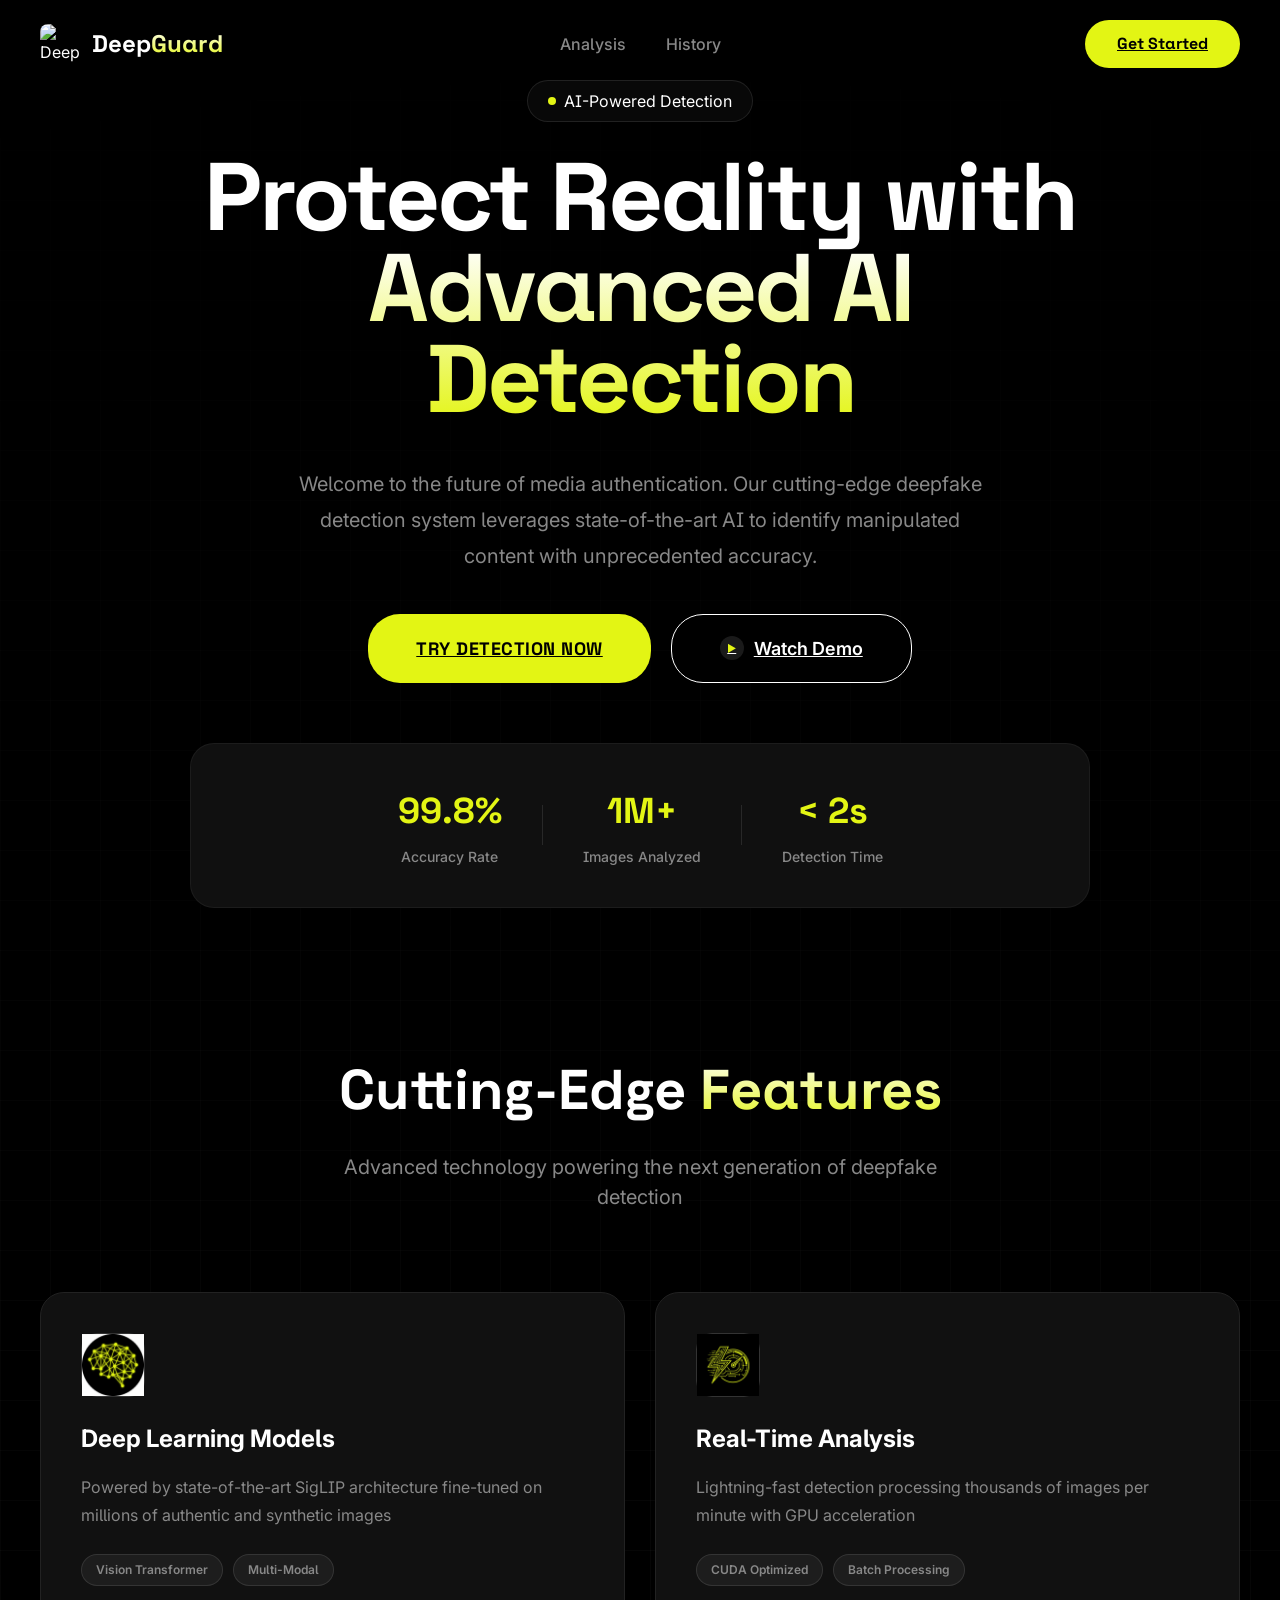
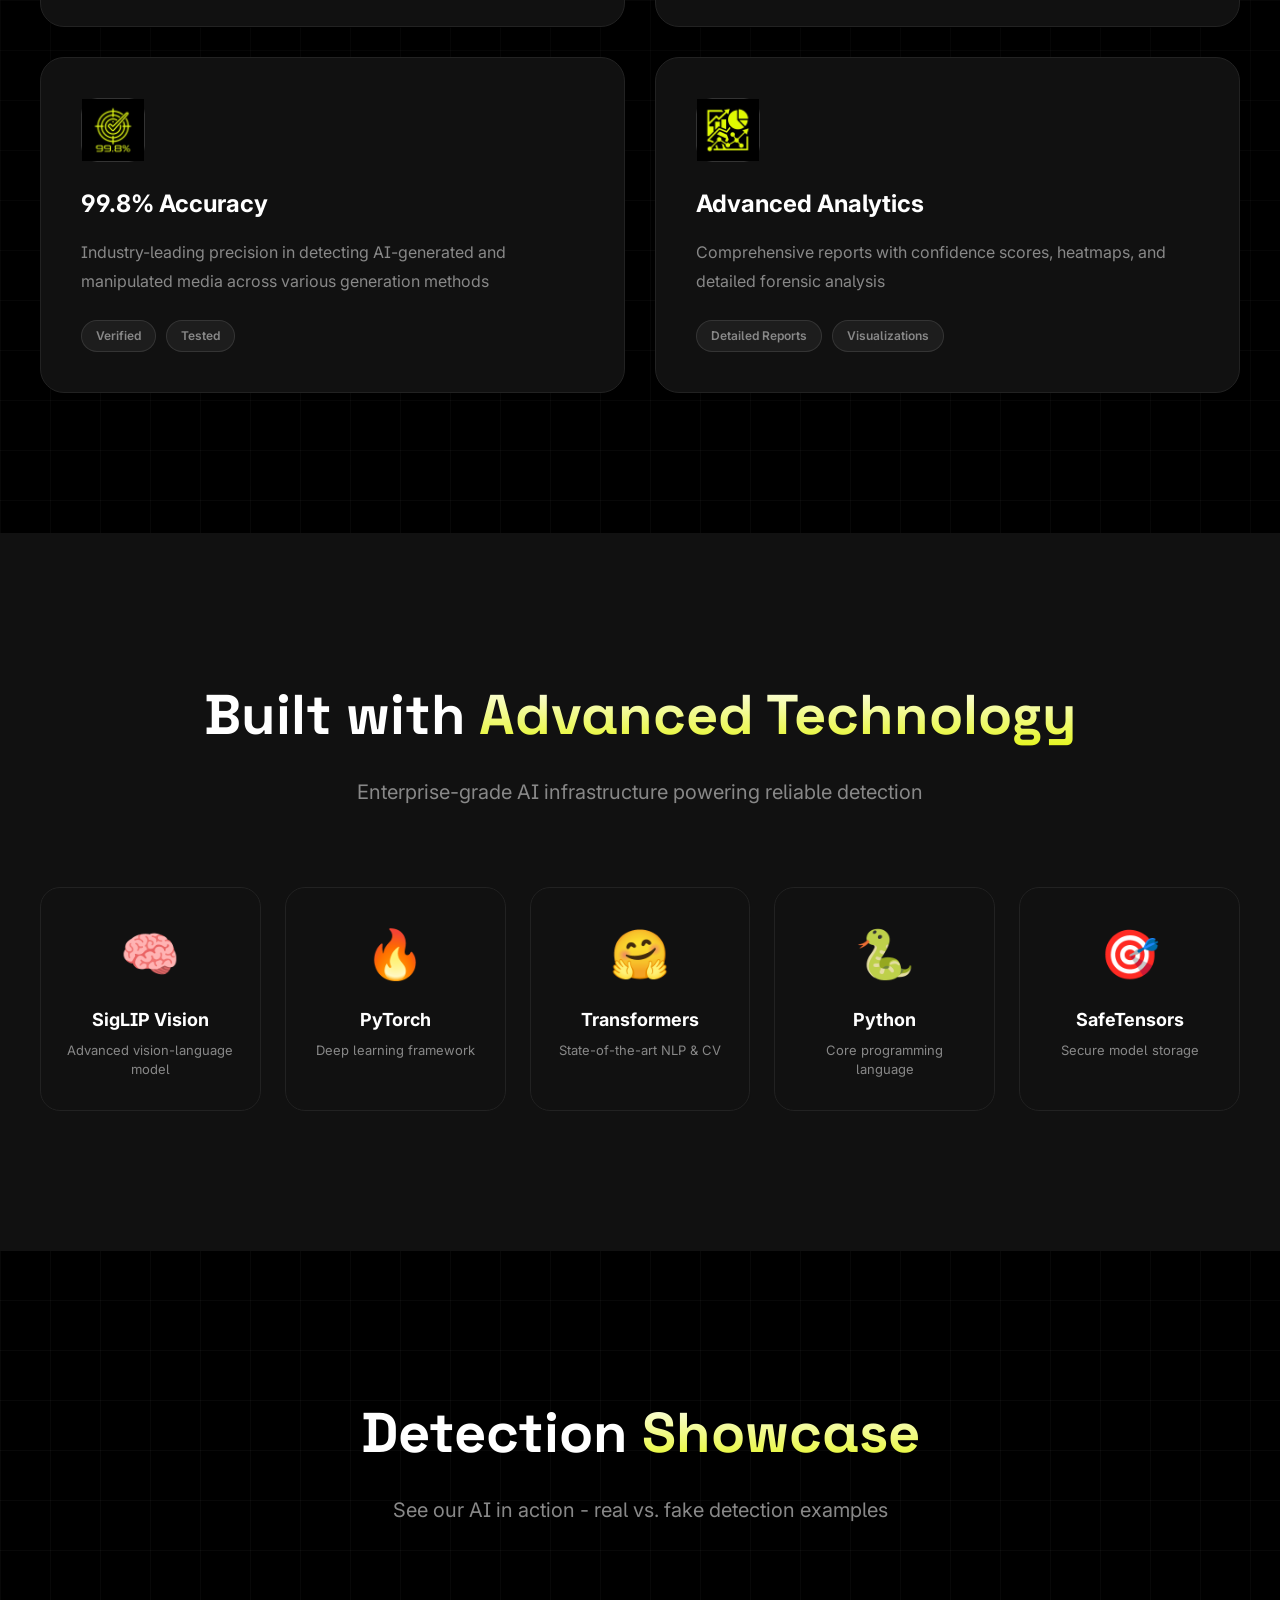
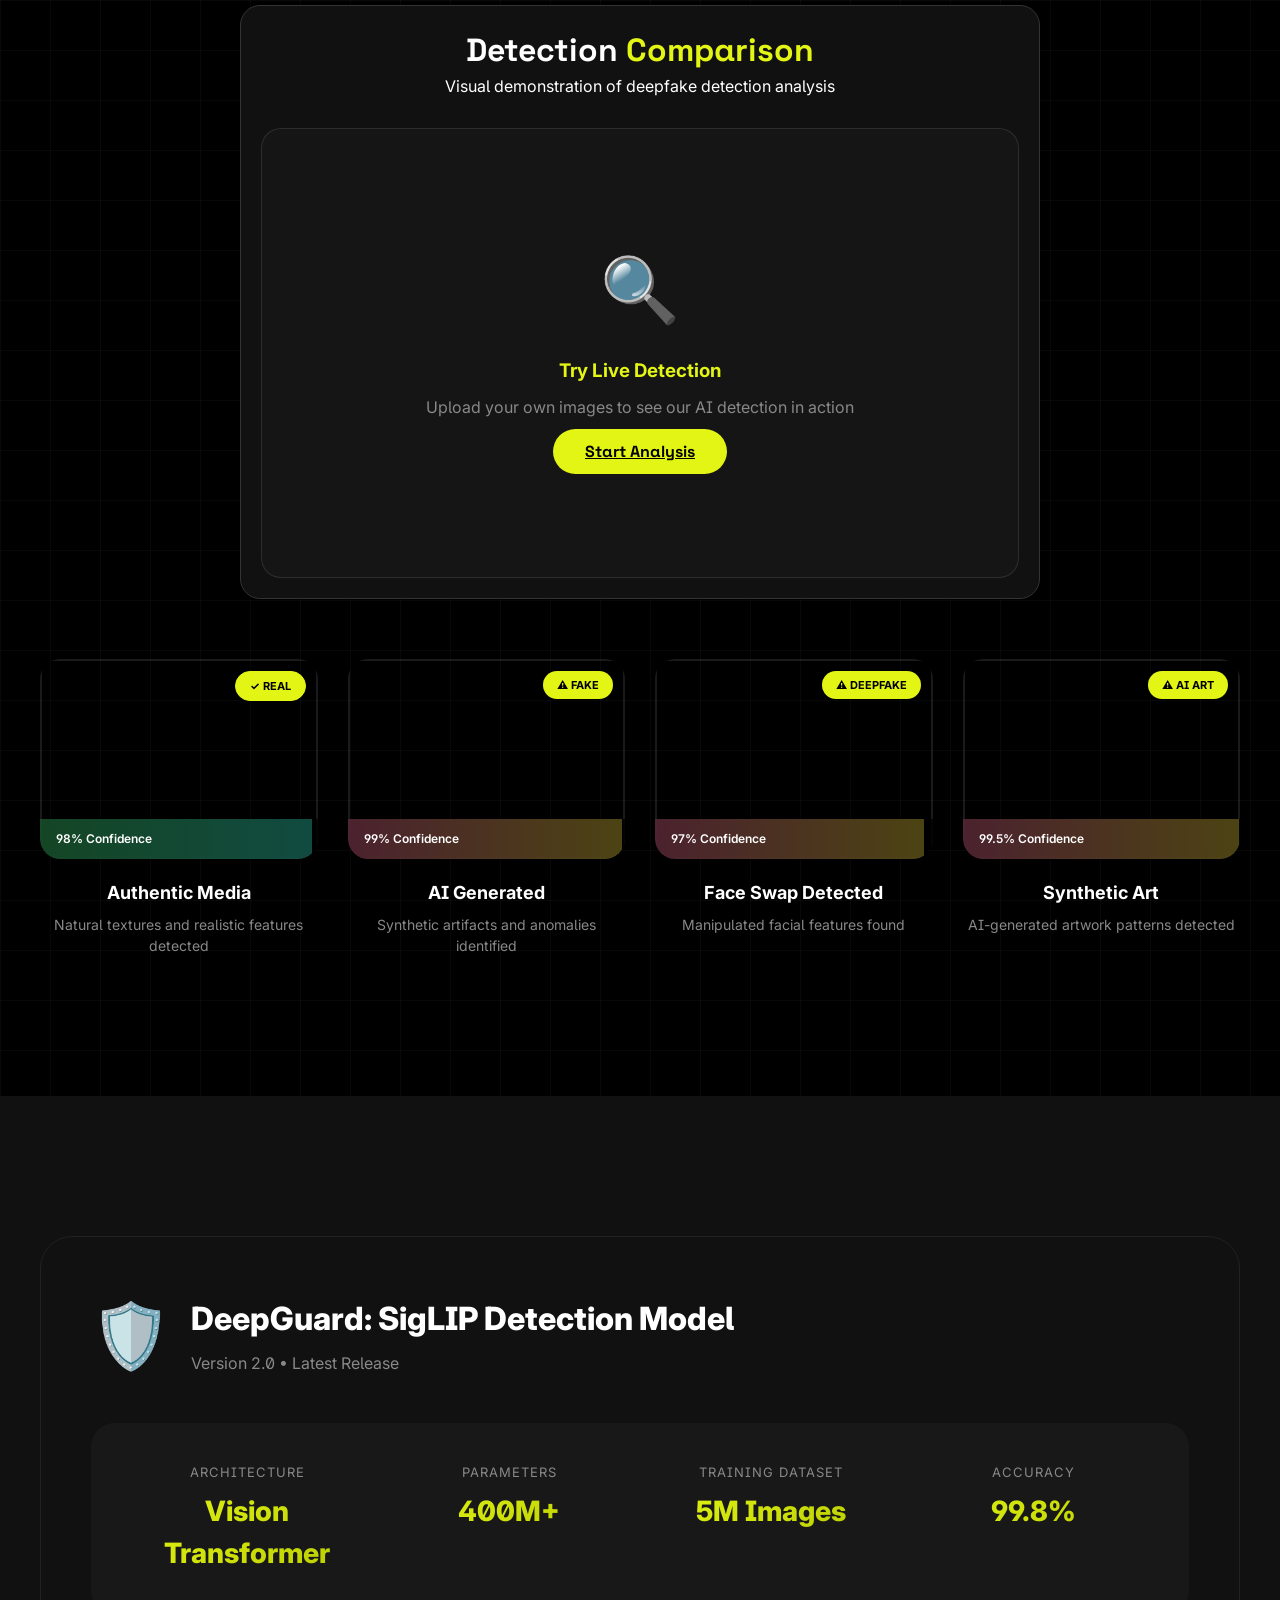
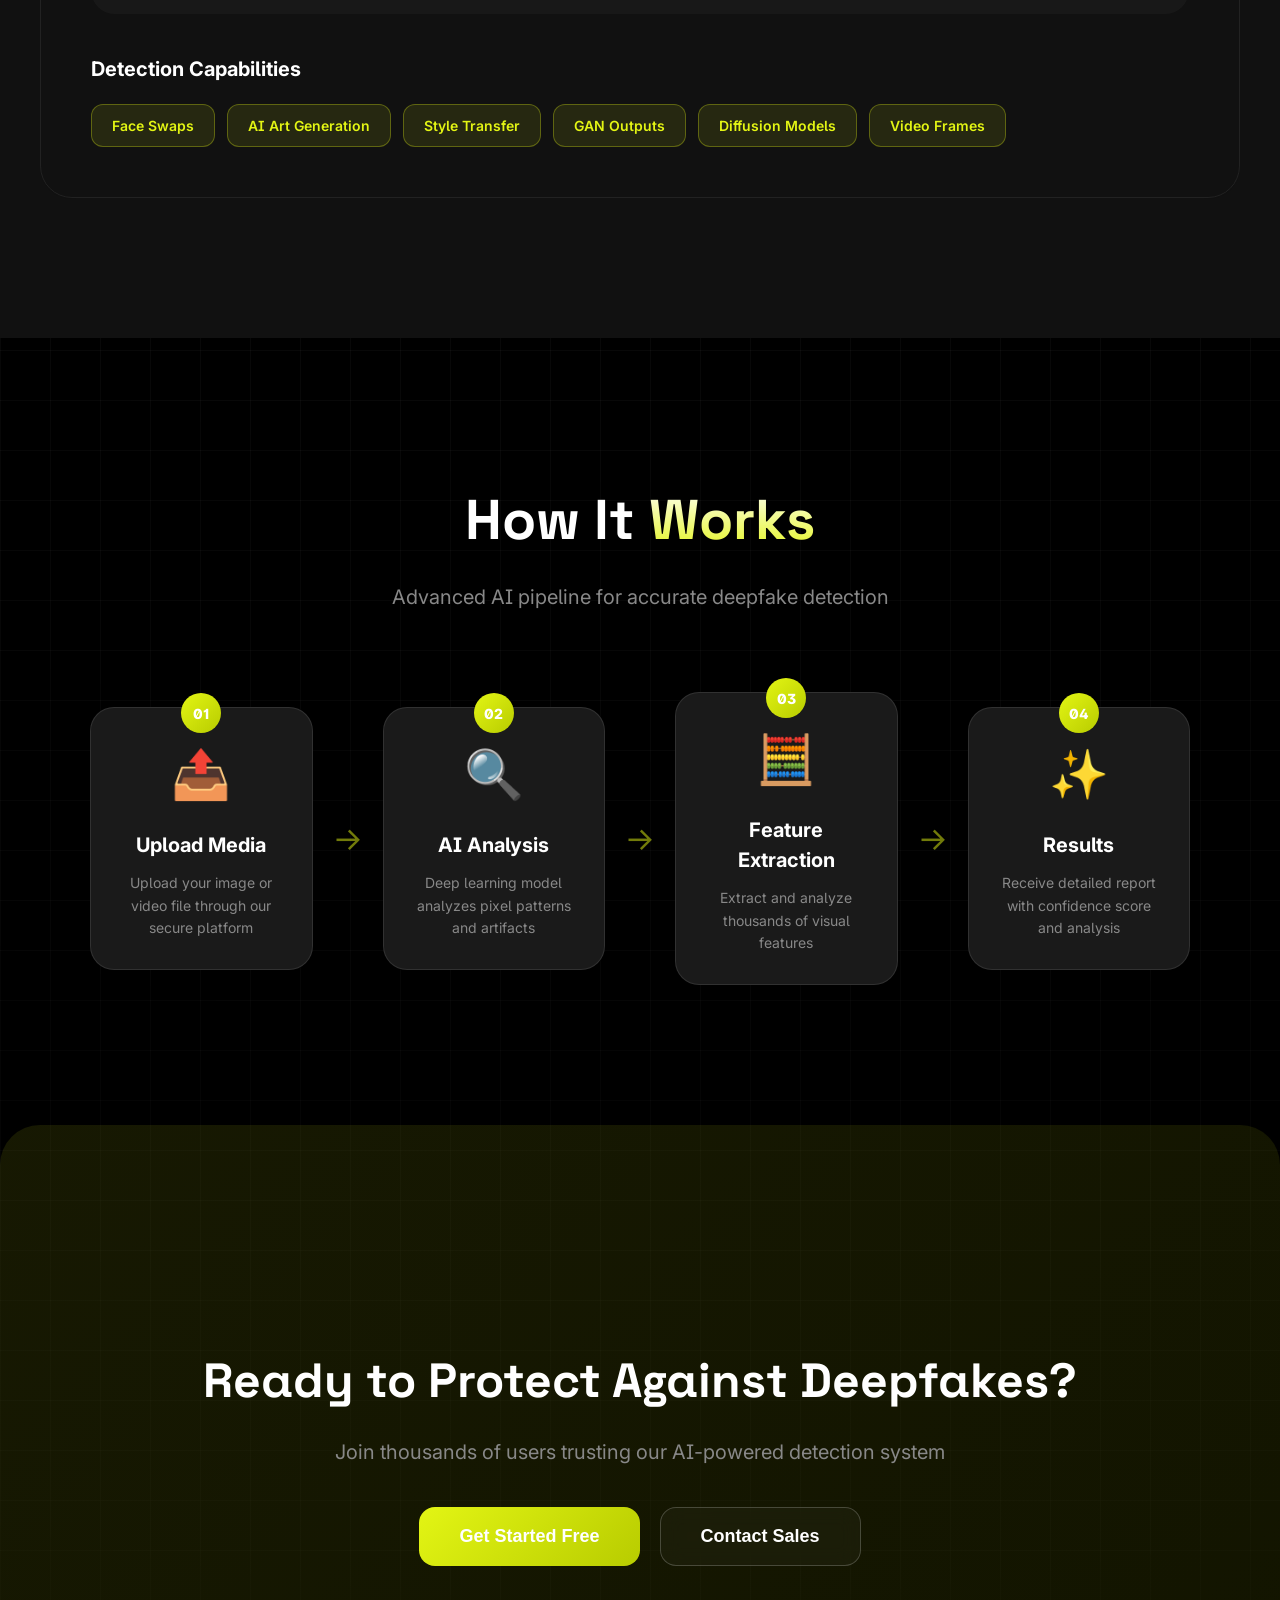
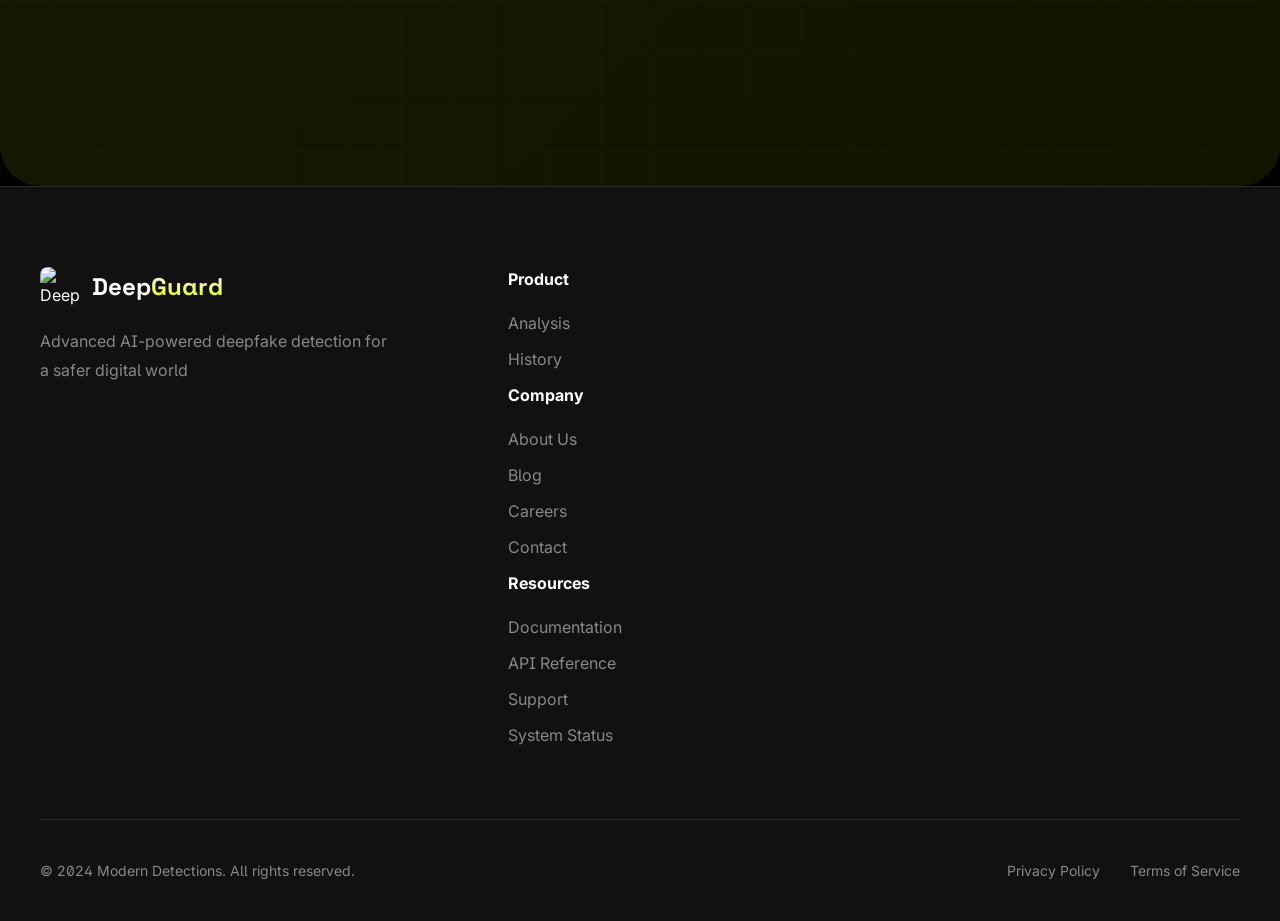
==== commit 309ea8cc: "Final push" ====
--- a/frontend/index.html
+++ b/frontend/index.html
@@ -13,6 +13,7 @@
         href="https://fonts.googleapis.com/css2?family=Inter:wght@300;400;500;600;700;800;900&family=Space+Grotesk:wght@400;500;600;700&display=swap"
         rel="stylesheet">
     <link rel="stylesheet" href="style.css">
+    <link rel="stylesheet" href="showcase.css">
 </head>
 
 <body>
@@ -201,22 +202,25 @@
                 <p class="section-subtitle">See our AI in action - real vs. fake detection examples</p>
             </div>
 
+
             <!-- Comparison Slider -->
             <div class="comparison-container">
                 <div class="comparison-header">
-                    <h3>Deepfake <span style="color: var(--accent-yellow)">vs</span> Real</h3>
-                    <p>Drag the slider to reveal the manipulation mask</p>
-                </div>
-                <div class="img-comp-container">
-                    <div class="img-comp-img">
-                        <img src="https://assets.codepen.io/2585/Faker.jpg" width="800" height="450">
-                    </div>
-                    <div class="img-comp-img img-comp-overlay">
-                        <img src="https://assets.codepen.io/2585/Real.jpg" width="800" height="450">
-                    </div>
-                    <div class="slider-handle">↔</div>
-                </div>
-            </div>
+                    <h3>Detection <span style="color: var(--accent-yellow)">Comparison</span></h3>
+                    <p>Visual demonstration of deepfake detection analysis</p>
+                </div>
+                <div class="img-comp-container"
+                    style="height: 450px; display: flex; align-items: center; justify-content: center; background: rgba(255,255,255,0.02); border-radius: 20px; border: 1px solid rgba(255,255,255,0.1);">
+                    <div style="text-align: center; padding: 40px;">
+                        <div style="font-size: 64px; margin-bottom: 20px;">🔍</div>
+                        <h3 style="color: var(--accent-yellow); margin-bottom: 10px;">Try Live Detection</h3>
+                        <p style="color: var(--text-secondary); margin-bottom: 20px;">Upload your own images to see our
+                            AI detection in action</p>
+                        <a href="analysis.html" class="btn-primary">Start Analysis</a>
+                    </div>
+                </div>
+            </div>
+
 
             <div class="showcase-grid">
                 <div class="showcase-item">
--- a/frontend/style.css
+++ b/frontend/style.css
@@ -891,9 +891,9 @@
 }
 
 .badge-real {
-    background: rgba(67, 233, 123, 0.3);
-    border: 1px solid rgba(67, 233, 123, 0.5);
-    color: #43e97b;
+    background: var(--accent-yellow);
+    border: 1px solid var(--accent-yellow);
+    color: #000;
 }
 
 .badge-fake {
--- a/frontend/showcase.css
+++ b/frontend/showcase.css
@@ -0,0 +1,89 @@
+/* Showcase Image Styles */
+.showcase-image {
+    width: 100%;
+    height: 200px;
+    border-radius: 12px;
+    position: relative;
+    overflow: hidden;
+    background-size: cover;
+    background-position: center;
+}
+
+/* Real Sample - Natural photo */
+.real-sample {
+    background-image: url('https://images.unsplash.com/photo-1438761681033-6461ffad8d80?w=400&h=300&fit=crop');
+    position: relative;
+}
+
+.real-sample::after {
+    content: '';
+    position: absolute;
+    top: 0;
+    left: 0;
+    right: 0;
+    bottom: 0;
+    background: linear-gradient(to bottom, transparent 0%, rgba(16, 185, 129, 0.3) 100%);
+}
+
+/* Fake Sample - AI generated face */
+.fake-sample {
+    background-image: url('https://images.unsplash.com/photo-1507003211169-0a1dd7228f2d?w=400&h=300&fit=crop');
+    position: relative;
+}
+
+.fake-sample::after {
+    content: '';
+    position: absolute;
+    top: 0;
+    left: 0;
+    right: 0;
+    bottom: 0;
+    background: linear-gradient(to bottom, transparent 0%, rgba(245, 158, 11, 0.3) 100%);
+}
+
+/* Deepfake Sample - Manipulated face */
+.deepfake-sample {
+    background-image: url('https://images.unsplash.com/photo-1500648767791-00dcc994a43e?w=400&h=300&fit=crop');
+    position: relative;
+}
+
+.deepfake-sample::after {
+    content: '';
+    position: absolute;
+    top: 0;
+    left: 0;
+    right: 0;
+    bottom: 0;
+    background: linear-gradient(to bottom, transparent 0%, rgba(236, 72, 153, 0.3) 100%);
+    animation: scan 3s infinite;
+}
+
+@keyframes scan {
+    0% {
+        background: linear-gradient(to bottom, transparent 0%, rgba(236, 72, 153, 0.3) 100%);
+    }
+
+    50% {
+        background: linear-gradient(to bottom, rgba(236, 72, 153, 0.5) 0%, transparent 100%);
+    }
+
+    100% {
+        background: linear-gradient(to bottom, transparent 0%, rgba(236, 72, 153, 0.3) 100%);
+    }
+}
+
+/* AI Art Sample - Synthetic art */
+.ai-art-sample {
+    background-image: url('https://images.unsplash.com/photo-1618005182384-a83a8bd57fbe?w=400&h=300&fit=crop');
+    position: relative;
+}
+
+.ai-art-sample::after {
+    content: '';
+    position: absolute;
+    top: 0;
+    left: 0;
+    right: 0;
+    bottom: 0;
+    background: linear-gradient(to bottom, transparent 0%, rgba(59, 130, 246, 0.3) 100%);
+}
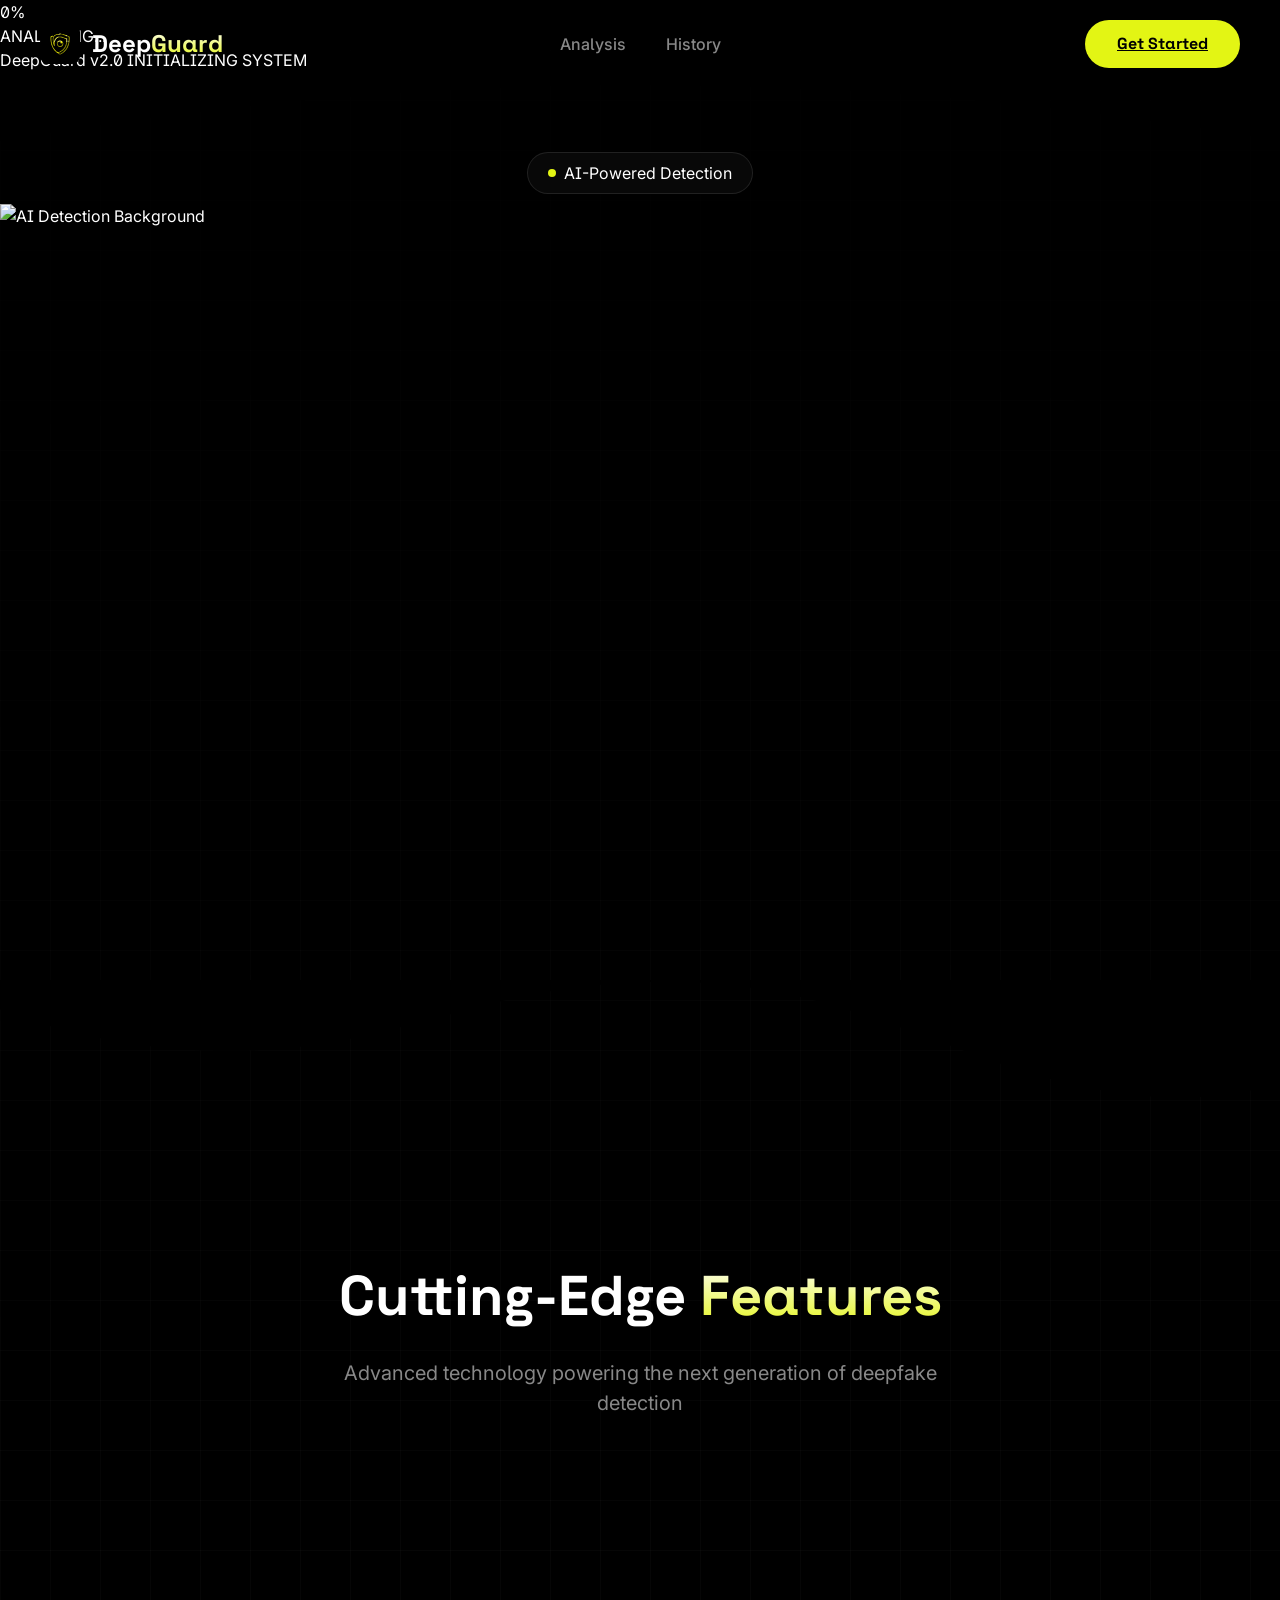
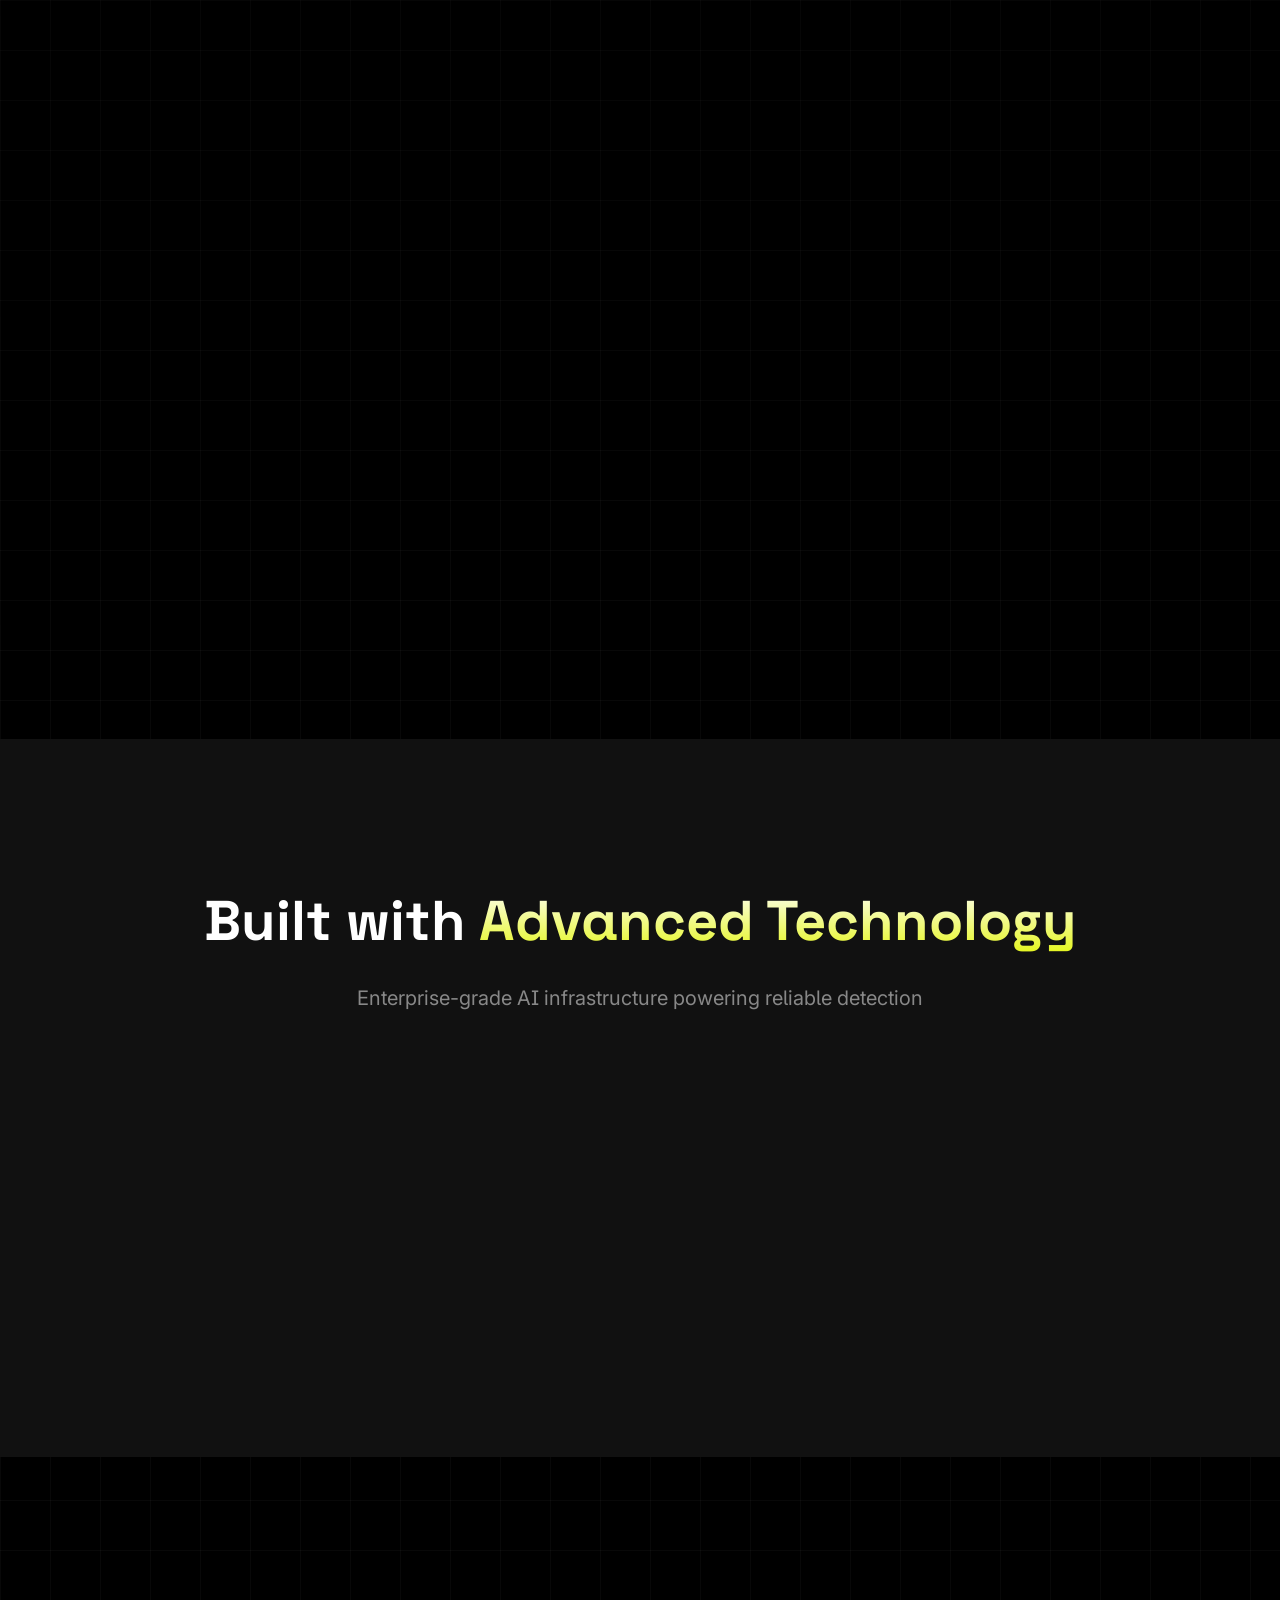
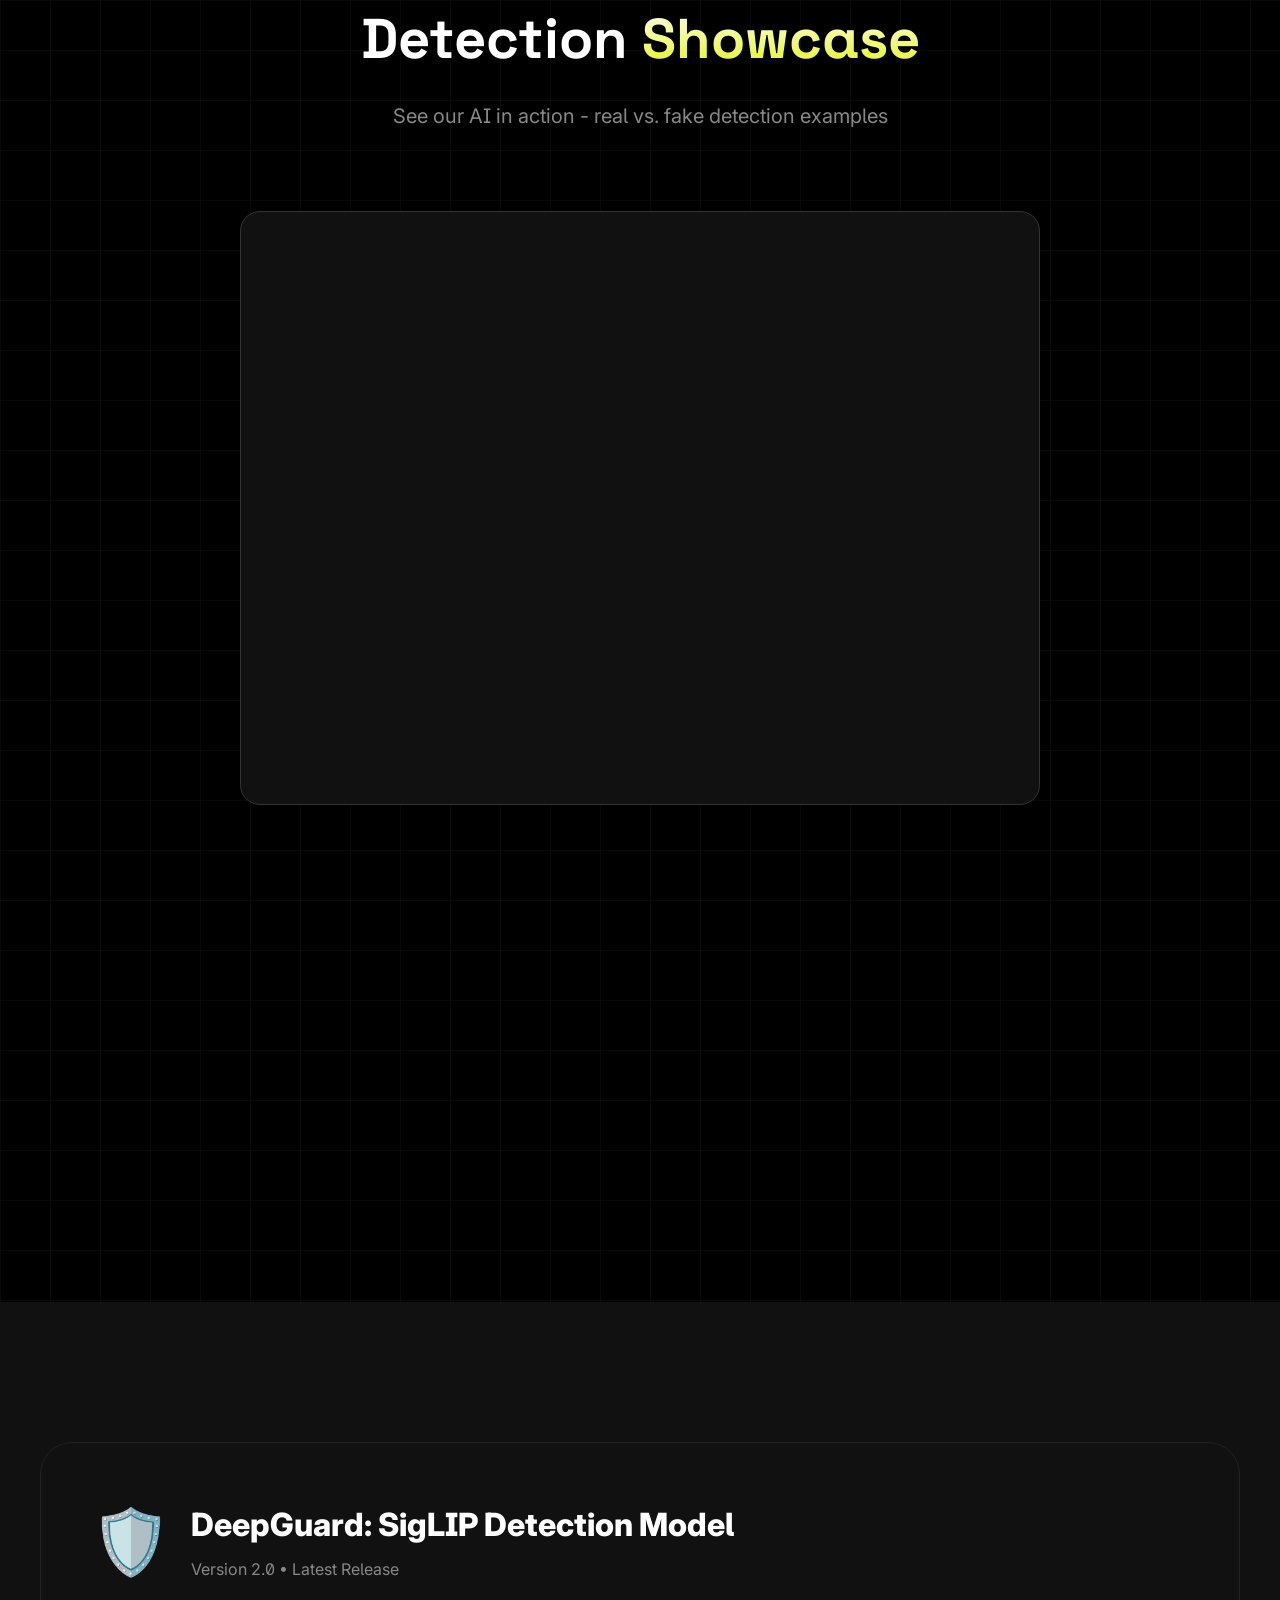
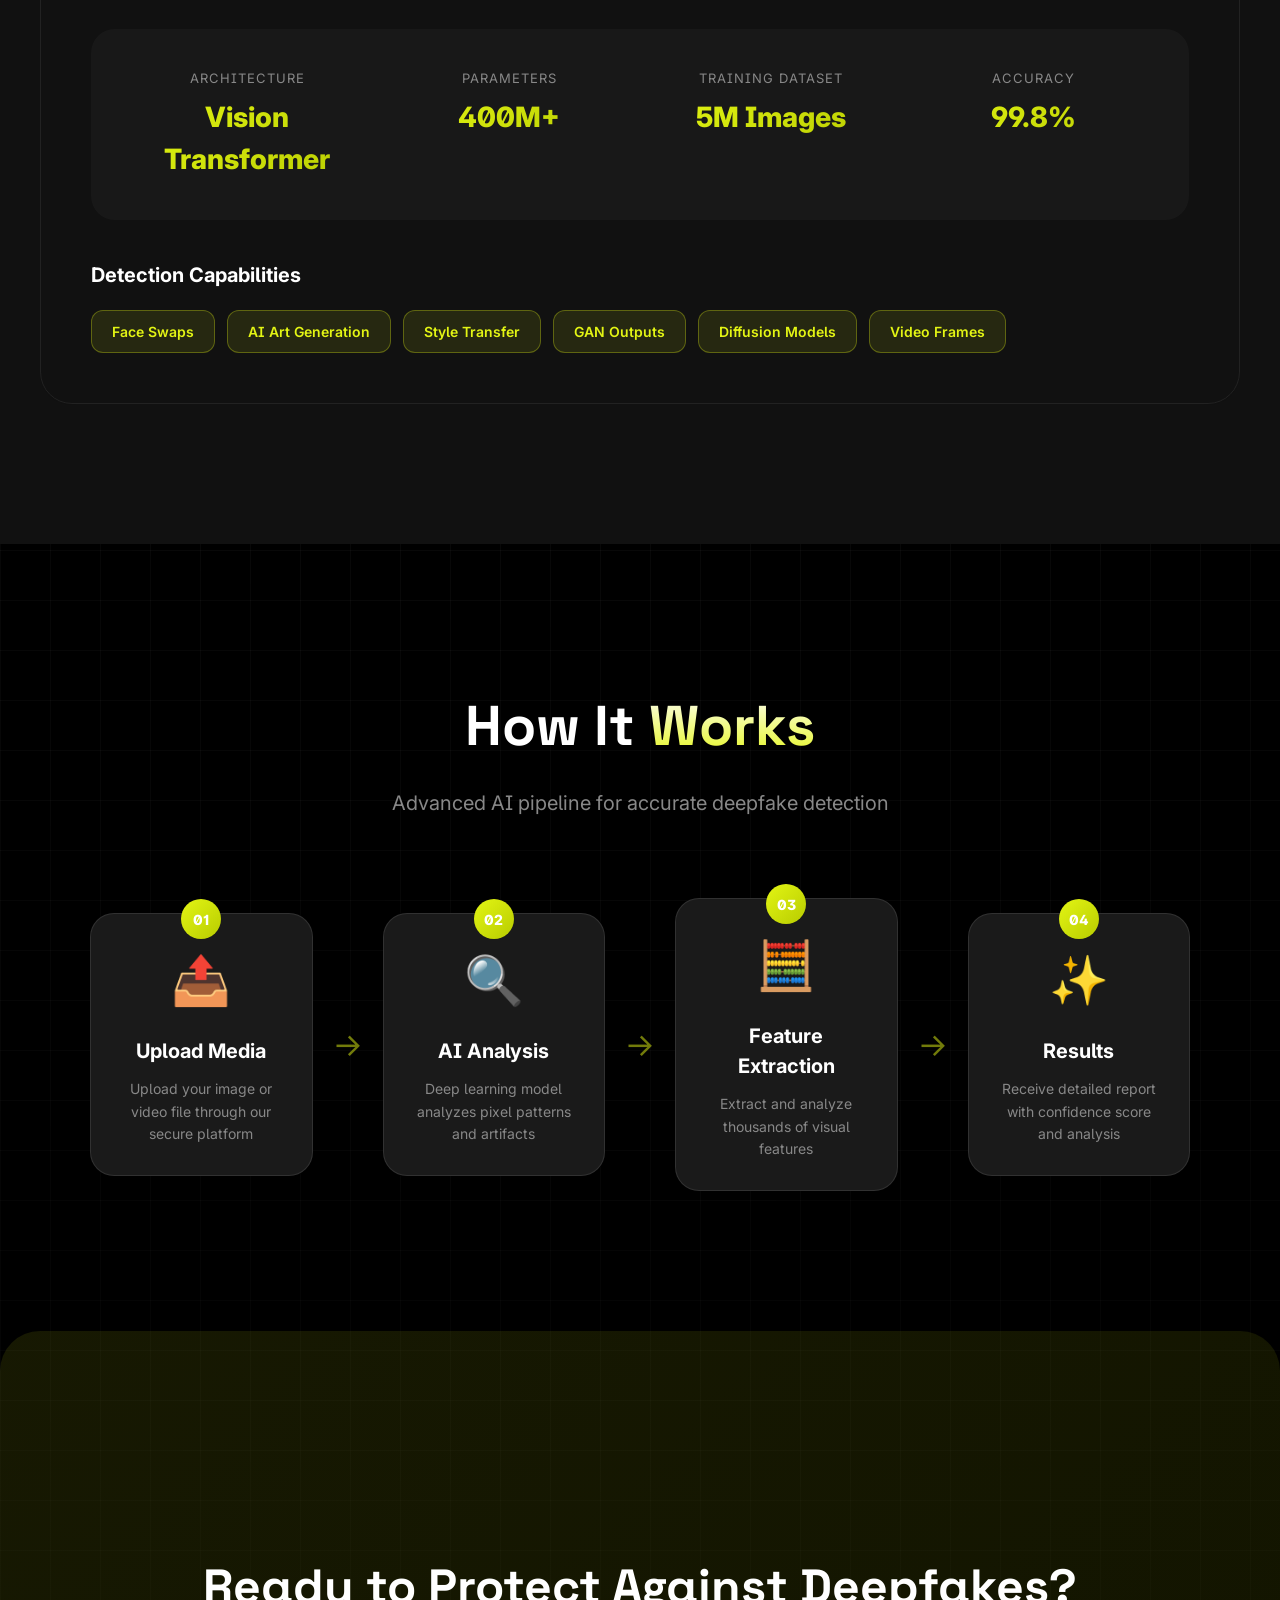
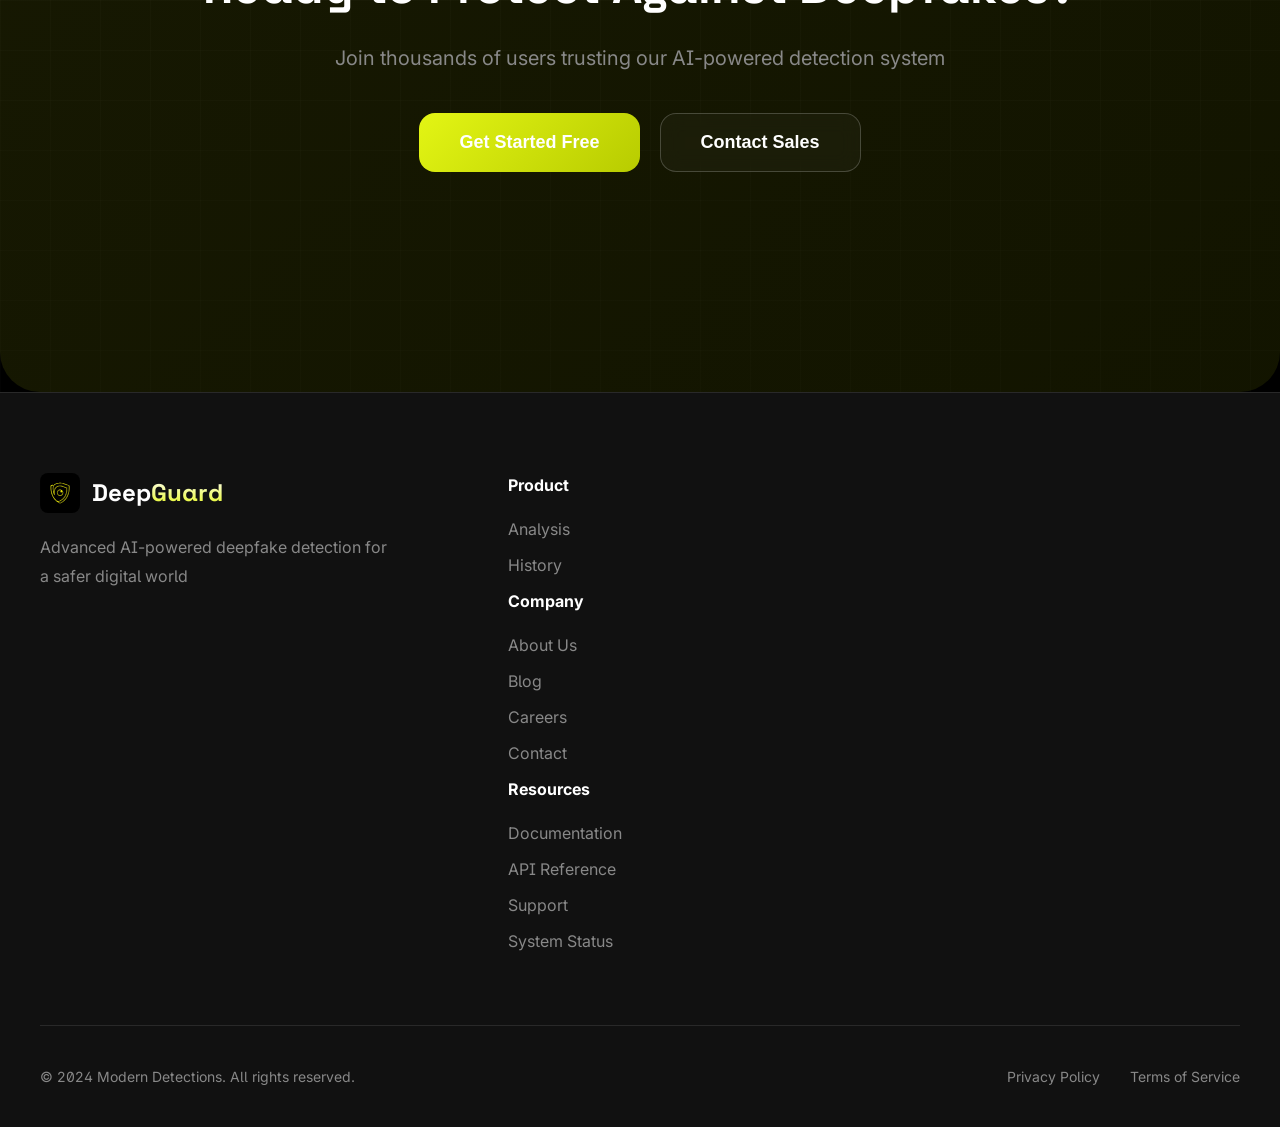
==== commit 03dd7448: "Logo Change" ====
--- a/frontend/index.html
+++ b/frontend/index.html
@@ -12,21 +12,51 @@
     <link
         href="https://fonts.googleapis.com/css2?family=Inter:wght@300;400;500;600;700;800;900&family=Space+Grotesk:wght@400;500;600;700&display=swap"
         rel="stylesheet">
+    <link href="https://unpkg.com/aos@2.3.1/dist/aos.css" rel="stylesheet">
     <link rel="stylesheet" href="style.css">
     <link rel="stylesheet" href="showcase.css">
+    <link rel="stylesheet" href="loader.css">
 </head>
 
 <body>
+    <!-- Enhanced Loading Screen -->
+    <div id="loader-wrapper">
+        <!-- Brutalist Counter -->
+        <div class="loader-content brutalist">
+            <div class="counter-wrapper">
+                <span id="loader-percent">0</span><span class="percent-symbol">%</span>
+            </div>
+
+            <!-- Detection Status (Cycling: ANALYZING → REAL? → FAKE?) -->
+            <div class="detection-status" id="detectionStatus">
+                <span class="status-text">ANALYZING...</span>
+            </div>
+        </div>
+
+        <!-- Meta Information -->
+        <div class="loader-meta">
+            <span>DeepGuard v2.0</span>
+            <span id="loaderTimestamp">INITIALIZING SYSTEM</span>
+        </div>
+    </div>
     <!-- Animated Background -->
+    <div id="canvas-container"></div>
     <div class="mesh-background"></div>
+    <!-- Scroll Progress Bar -->
+    <div class="scroll-progress-container">
+        <div class="scroll-progress-bar" id="scrollProgress"></div>
+    </div>
     <div id="particles-js"></div>
+
+    <!-- Noise Overlay -->
+    <div class="noise-overlay"></div>
 
     <!-- Navigation -->
     <nav class="navbar">
         <div class="container">
             <div class="nav-content">
                 <div class="logo">
-                    <img src="logo.png" alt="DeepGuard Logo" class="logo-img">
+                    <img src="logo.svg" alt="DeepGuard Logo" class="logo-img">
                     <span class="logo-text">Deep<span class="gradient-text">Guard</span></span>
                 </div>
                 <ul class="nav-menu">
@@ -48,7 +78,32 @@
             <div class="gradient-orb orb-2"></div>
             <div class="gradient-orb orb-3"></div>
 
-            <!-- Hero Lottie Animation Removed -->
+            <!-- Floating 3D Objects -->
+            <div class="floating-3d-object floating-cube" id="floatingCube">
+                <div class="cube-face cube-front"></div>
+                <div class="cube-face cube-back"></div>
+                <div class="cube-face cube-right"></div>
+                <div class="cube-face cube-left"></div>
+                <div class="cube-face cube-top"></div>
+                <div class="cube-face cube-bottom"></div>
+            </div>
+
+            <div class="floating-3d-object floating-pyramid" id="floatingPyramid">
+                <div class="pyramid-face pyramid-front"></div>
+                <div class="pyramid-face pyramid-back"></div>
+                <div class="pyramid-face pyramid-left"></div>
+                <div class="pyramid-face pyramid-right"></div>
+                <div class="pyramid-face pyramid-base"></div>
+            </div>
+
+            <!-- Fluid Hover Reveal Images -->
+            <div class="hero-reveal-container" id="heroRevealContainer">
+                <img src="assets/vr-blue.png" alt="AI Detection Background" class="reveal-image reveal-bottom"
+                    id="hero-img-bg">
+                <img src="assets/gemini_reveal.png" alt="AI Detection Foreground" class="reveal-image reveal-top"
+                    id="hero-img-reveal" style="display: none;"> <!-- Hidden, drawn by canvas -->
+                <canvas id="revealCanvas" class="reveal-canvas"></canvas>
+            </div>
         </div>
         <div class="container">
             <div class="hero-content">
@@ -56,23 +111,23 @@
                     <span class="badge-dot"></span>
                     <span>AI-Powered Detection</span>
                 </div>
-                <h1 class="hero-title">
+                <h1 class="hero-title" data-aos="fade-up" data-aos-delay="100">
                     Protect Reality with
                     <br />
                     <span class="gradient-text-hero">Advanced AI Detection</span>
                 </h1>
-                <p class="hero-description">
+                <p class="hero-description" data-aos="fade-up" data-aos-delay="200">
                     Welcome to the future of media authentication. Our cutting-edge deepfake detection system leverages
                     state-of-the-art AI to identify manipulated content with unprecedented accuracy.
                 </p>
-                <div class="hero-actions">
+                <div class="hero-actions" data-aos="fade-up" data-aos-delay="300">
                     <a href="analysis.html" class="btn-hero-primary">Try Detection Now</a>
                     <a href="analysis.html" class="btn-hero-secondary">
                         <span class="play-icon">▶</span>
                         Watch Demo
                     </a>
                 </div>
-                <div class="hero-stats">
+                <div class="hero-stats" data-aos="zoom-in" data-aos-delay="400">
                     <div class="stat-item">
                         <div class="stat-value">99.8%</div>
                         <div class="stat-label">Accuracy Rate</div>
@@ -93,15 +148,25 @@
             </div>
     </section>
 
+    <!-- Section Divider (Wave) -->
+    <div class="section-divider">
+        <svg data-name="Layer 1" xmlns="http://www.w3.org/2000/svg" viewBox="0 0 1200 120" preserveAspectRatio="none">
+            <path
+                d="M321.39,56.44c58-10.79,114.16-30.13,172-41.86,82.39-16.72,168.19-17.73,250.45-.39C823.78,31,906.67,72,985.66,92.83c70.05,18.48,146.53,26.09,214.34,3V0H0V27.35A600.21,600.21,0,0,0,321.39,56.44Z"
+                class="shape-fill"></path>
+        </svg>
+    </div>
+
     <!-- Features Section -->
     <section id="features" class="features-section">
         <div class="container">
             <div class="section-header">
-                <h2 class="section-title">Cutting-Edge <span class="gradient-text">Features</span></h2>
+                <h2 class="section-title glitch-hover" data-text="Cutting-Edge Features">Cutting-Edge <span
+                        class="gradient-text">Features</span></h2>
                 <p class="section-subtitle">Advanced technology powering the next generation of deepfake detection</p>
             </div>
             <div class="features-grid">
-                <div class="feature-card card-glow">
+                <div class="feature-card card-glow" data-aos="flip-left" data-aos-delay="200">
                     <div class="feature-icon icon-ai">
                         <img src="deep_learning_icon.png" alt="Deep Learning"
                             style="width: 100%; height: 100%; object-fit: contain;">
@@ -114,7 +179,7 @@
                         <span class="tag">Multi-Modal</span>
                     </div>
                 </div>
-                <div class="feature-card card-glow">
+                <div class="feature-card card-glow" data-aos="flip-left" data-aos-delay="200">
                     <div class="feature-icon icon-speed">
                         <img src="realtime_analysis_icon.png" alt="Real-Time Analysis"
                             style="width: 100%; height: 100%; object-fit: contain;">
@@ -127,7 +192,7 @@
                         <span class="tag">Batch Processing</span>
                     </div>
                 </div>
-                <div class="feature-card card-glow">
+                <div class="feature-card card-glow" data-aos="flip-left" data-aos-delay="200">
                     <div class="feature-icon icon-shield">
                         <img src="accuracy_icon.png" alt="Accuracy"
                             style="width: 100%; height: 100%; object-fit: contain;">
@@ -140,7 +205,7 @@
                         <span class="tag">Tested</span>
                     </div>
                 </div>
-                <div class="feature-card card-glow">
+                <div class="feature-card card-glow" data-aos="flip-left" data-aos-delay="200">
                     <div class="feature-icon icon-analytics">
                         <img src="analytics_icon.png" alt="Analytics"
                             style="width: 100%; height: 100%; object-fit: contain;">
@@ -165,27 +230,27 @@
                 <p class="section-subtitle">Enterprise-grade AI infrastructure powering reliable detection</p>
             </div>
             <div class="tech-grid">
-                <div class="tech-card">
+                <div class="tech-card" data-aos="zoom-in" data-aos-delay="100">
                     <div class="tech-icon">🧠</div>
                     <h3>SigLIP Vision</h3>
                     <p>Advanced vision-language model</p>
                 </div>
-                <div class="tech-card">
+                <div class="tech-card" data-aos="zoom-in" data-aos-delay="200">
                     <div class="tech-icon">🔥</div>
                     <h3>PyTorch</h3>
                     <p>Deep learning framework</p>
                 </div>
-                <div class="tech-card">
+                <div class="tech-card" data-aos="zoom-in" data-aos-delay="300">
                     <div class="tech-icon">🤗</div>
                     <h3>Transformers</h3>
                     <p>State-of-the-art NLP & CV</p>
                 </div>
-                <div class="tech-card">
+                <div class="tech-card" data-aos="zoom-in" data-aos-delay="400">
                     <div class="tech-icon">🐍</div>
                     <h3>Python</h3>
                     <p>Core programming language</p>
                 </div>
-                <div class="tech-card">
+                <div class="tech-card" data-aos="zoom-in" data-aos-delay="500">
                     <div class="tech-icon">🎯</div>
                     <h3>SafeTensors</h3>
                     <p>Secure model storage</p>
@@ -205,11 +270,11 @@
 
             <!-- Comparison Slider -->
             <div class="comparison-container">
-                <div class="comparison-header">
+                <div class="comparison-header" data-aos="fade-right">
                     <h3>Detection <span style="color: var(--accent-yellow)">Comparison</span></h3>
                     <p>Visual demonstration of deepfake detection analysis</p>
                 </div>
-                <div class="img-comp-container"
+                <div class="img-comp-container" data-aos="zoom-in"
                     style="height: 450px; display: flex; align-items: center; justify-content: center; background: rgba(255,255,255,0.02); border-radius: 20px; border: 1px solid rgba(255,255,255,0.1);">
                     <div style="text-align: center; padding: 40px;">
                         <div style="font-size: 64px; margin-bottom: 20px;">🔍</div>
@@ -223,8 +288,9 @@
 
 
             <div class="showcase-grid">
-                <div class="showcase-item">
-                    <div class="showcase-image-wrapper">
+                <div class="showcase-item" data-aos="fade-up" data-aos-delay="100">
+                    <div class="showcase-image-wrapper scan-container">
+                        <div class="scan-line"></div>
                         <div class="showcase-image real-sample"></div>
                         <div class="showcase-badge badge-real">✓ REAL</div>
                         <div class="confidence-bar">
@@ -235,8 +301,9 @@
                     <h4 class="showcase-title">Authentic Media</h4>
                     <p class="showcase-description">Natural textures and realistic features detected</p>
                 </div>
-                <div class="showcase-item">
-                    <div class="showcase-image-wrapper">
+                <div class="showcase-item" data-aos="fade-up" data-aos-delay="200">
+                    <div class="showcase-image-wrapper scan-container">
+                        <div class="scan-line fake-scan"></div>
                         <div class="showcase-image fake-sample"></div>
                         <div class="showcase-badge badge-fake">⚠ FAKE</div>
                         <div class="confidence-bar">
@@ -244,11 +311,12 @@
                             <span class="confidence-text">99% Confidence</span>
                         </div>
                     </div>
-                    <h4 class="showcase-title">AI Generated</h4>
+                    <h4 class="showcase-title glitch-hover" data-text="AI Generated">AI Generated</h4>
                     <p class="showcase-description">Synthetic artifacts and anomalies identified</p>
                 </div>
-                <div class="showcase-item">
-                    <div class="showcase-image-wrapper">
+                <div class="showcase-item" data-aos="fade-up" data-aos-delay="300">
+                    <div class="showcase-image-wrapper scan-container">
+                        <div class="scan-line fake-scan"></div>
                         <div class="showcase-image deepfake-sample"></div>
                         <div class="showcase-badge badge-fake">⚠ DEEPFAKE</div>
                         <div class="confidence-bar">
@@ -256,11 +324,12 @@
                             <span class="confidence-text">97% Confidence</span>
                         </div>
                     </div>
-                    <h4 class="showcase-title">Face Swap Detected</h4>
+                    <h4 class="showcase-title glitch-hover" data-text="Face Swap Detected">Face Swap Detected</h4>
                     <p class="showcase-description">Manipulated facial features found</p>
                 </div>
-                <div class="showcase-item">
-                    <div class="showcase-image-wrapper">
+                <div class="showcase-item" data-aos="fade-up" data-aos-delay="400">
+                    <div class="showcase-image-wrapper scan-container">
+                        <div class="scan-line fake-scan"></div>
                         <div class="showcase-image ai-art-sample"></div>
                         <div class="showcase-badge badge-fake">⚠ AI ART</div>
                         <div class="confidence-bar">
@@ -268,7 +337,7 @@
                             <span class="confidence-text">99.5% Confidence</span>
                         </div>
                     </div>
-                    <h4 class="showcase-title">Synthetic Art</h4>
+                    <h4 class="showcase-title glitch-hover" data-text="Synthetic Art">Synthetic Art</h4>
                     <p class="showcase-description">AI-generated artwork patterns detected</p>
                 </div>
             </div>
@@ -380,7 +449,7 @@
             <div class="footer-content">
                 <div class="footer-brand">
                     <div class="logo">
-                        <img src="logo.png" alt="DeepGuard Logo" class="logo-img">
+                        <img src="logo.svg" alt="DeepGuard Logo" class="logo-img">
                         <span class="logo-text">Deep<span class="gradient-text">Guard</span></span>
                     </div>
                     <p class="footer-description">Advanced AI-powered deepfake detection for a safer digital world</p>
@@ -424,7 +493,12 @@
     </footer>
 
     <script src="https://cdn.jsdelivr.net/particles.js/2.0.0/particles.min.js"></script>
+    <script src="https://cdnjs.cloudflare.com/ajax/libs/three.js/r128/three.min.js"></script>
+    <script src="https://unpkg.com/aos@2.3.1/dist/aos.js"></script>
+    <script src="three_bg.js"></script>
+    <script src="loader.js"></script>
     <script src="script.js"></script>
+    <script src="hero_reveal.js"></script>
 </body>
 
 </html>
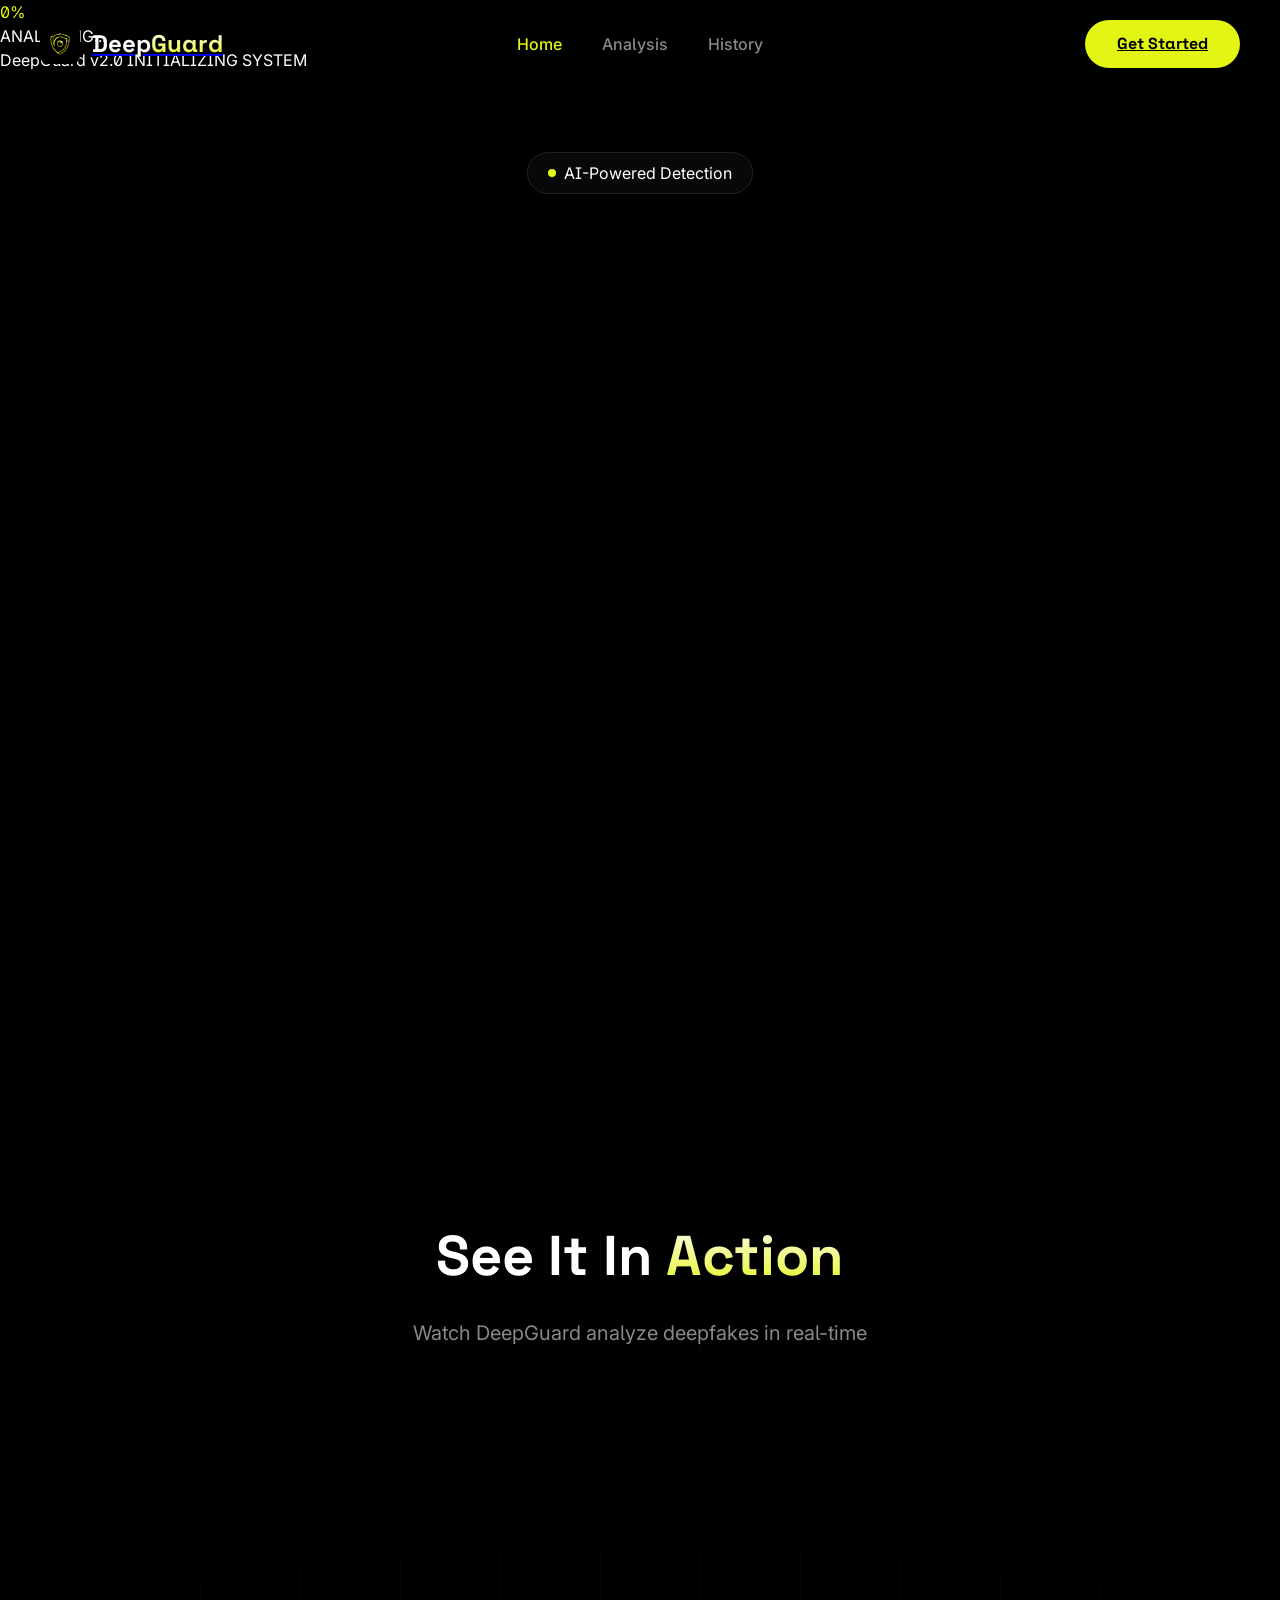
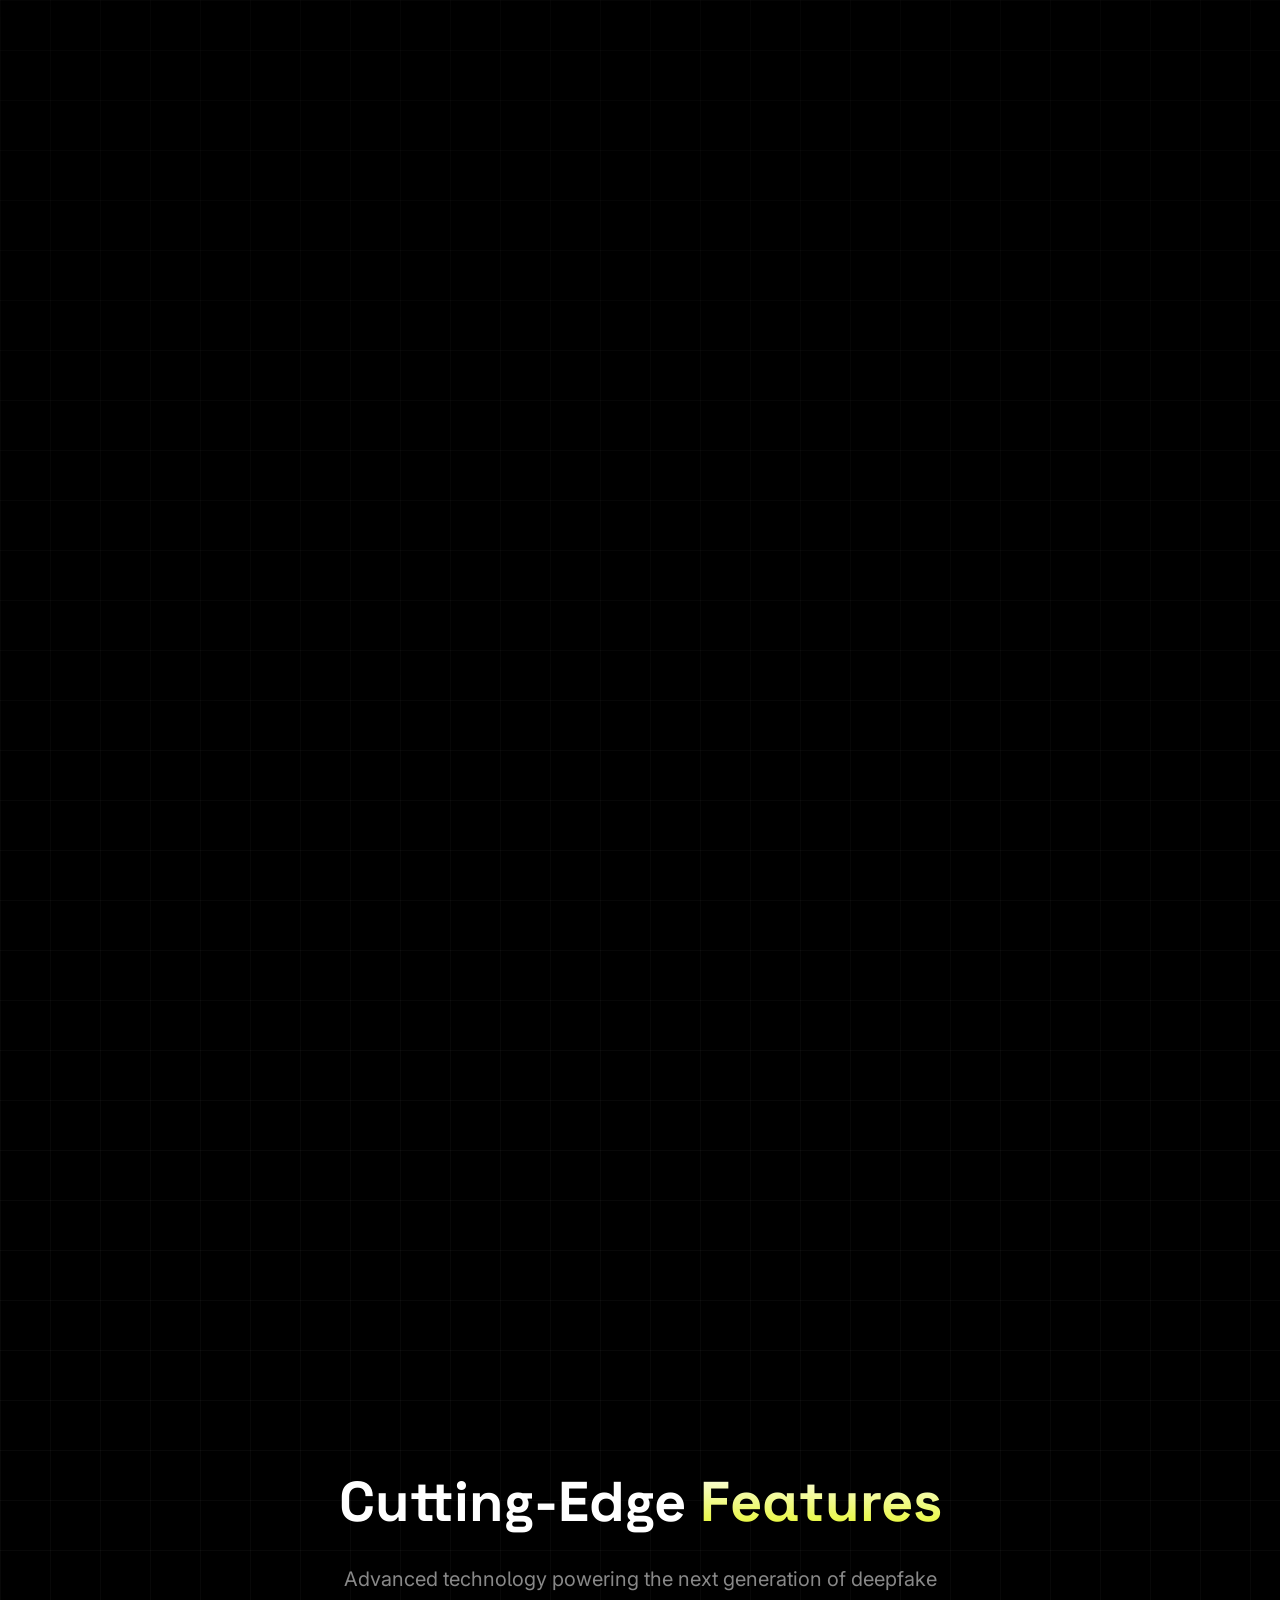
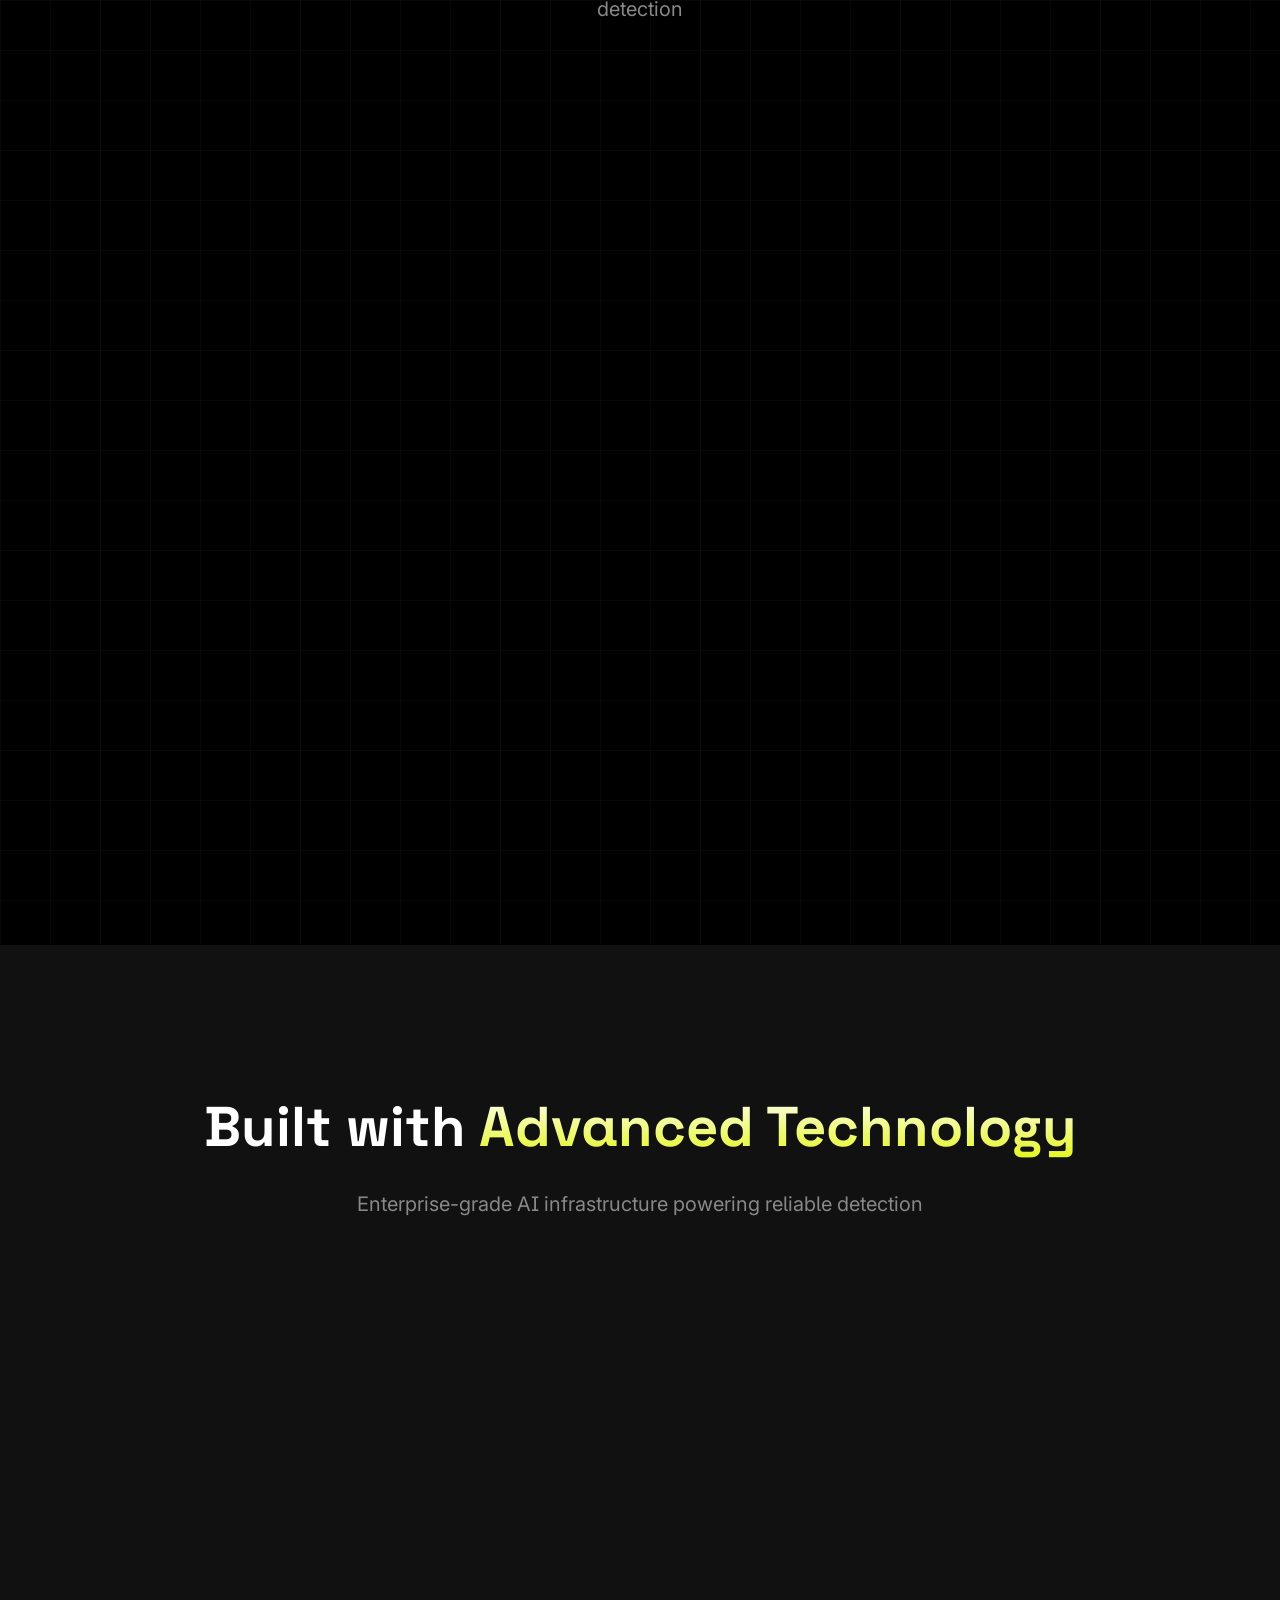
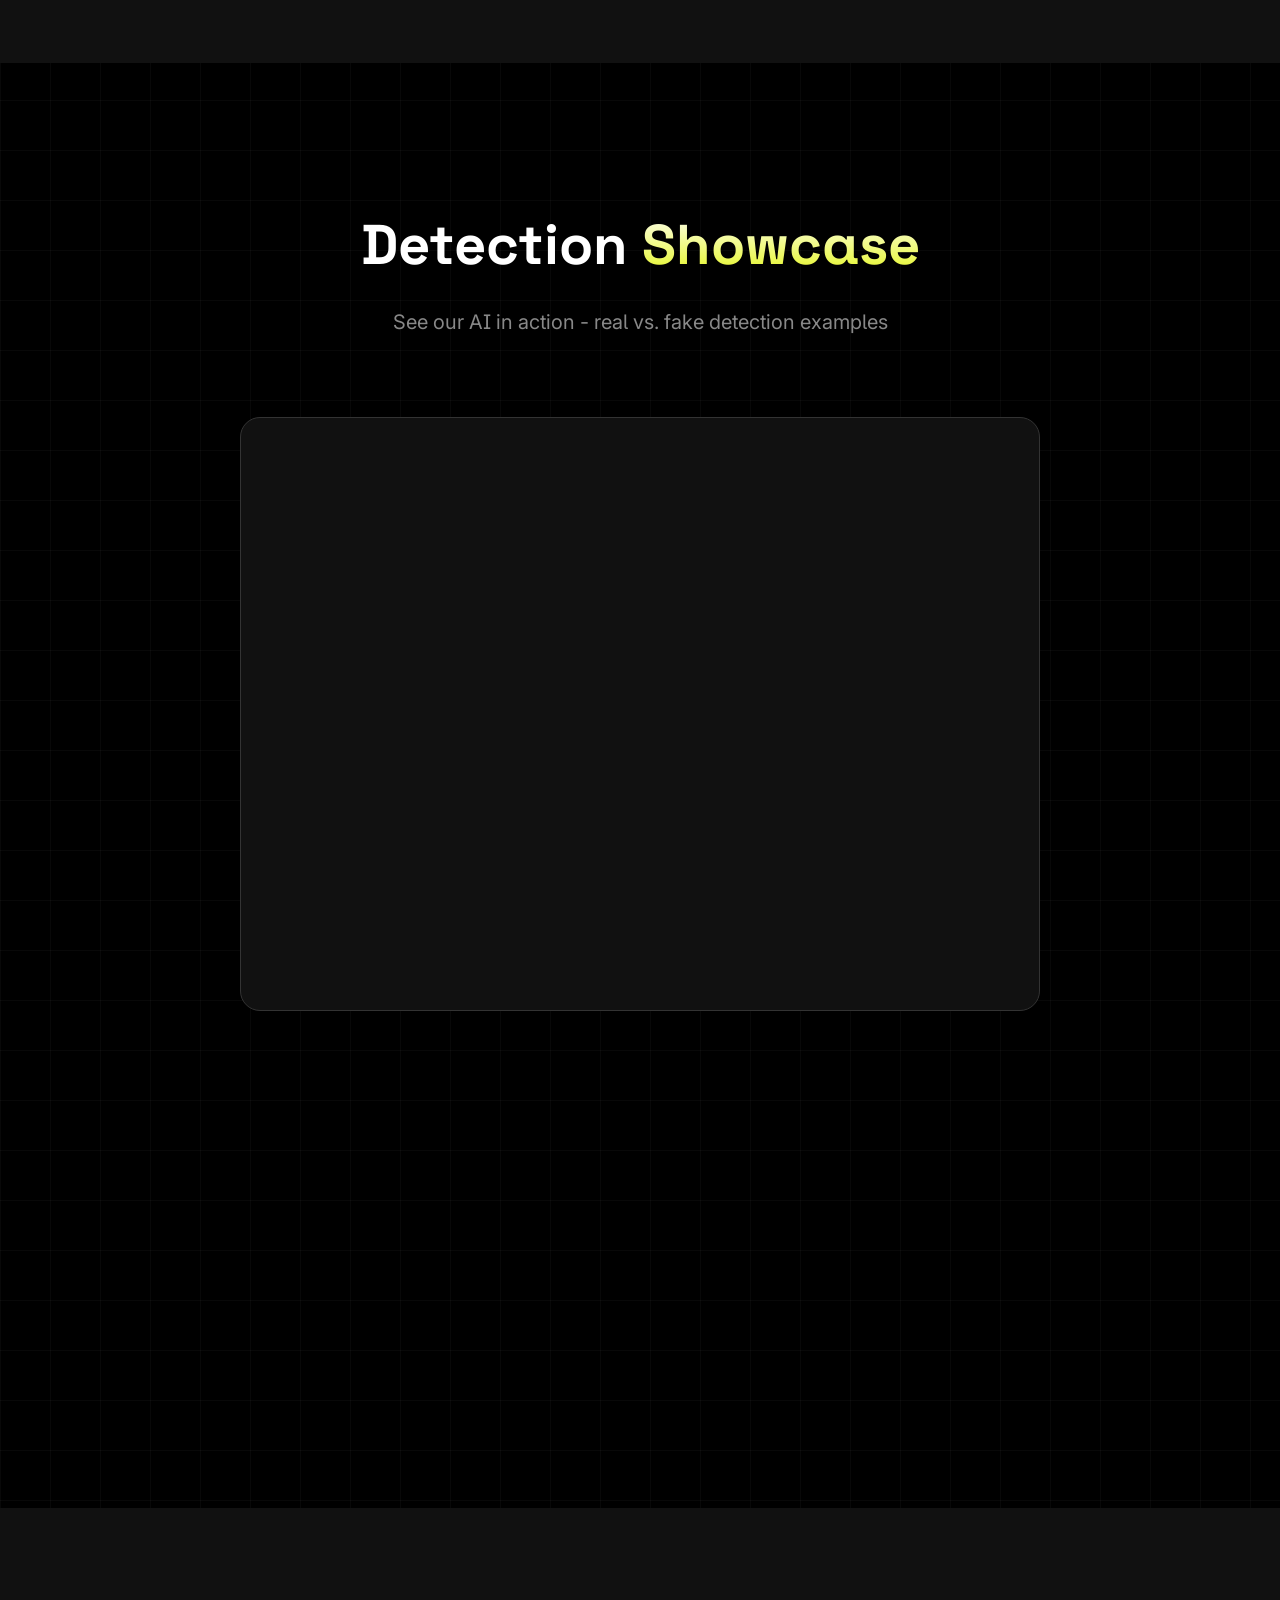
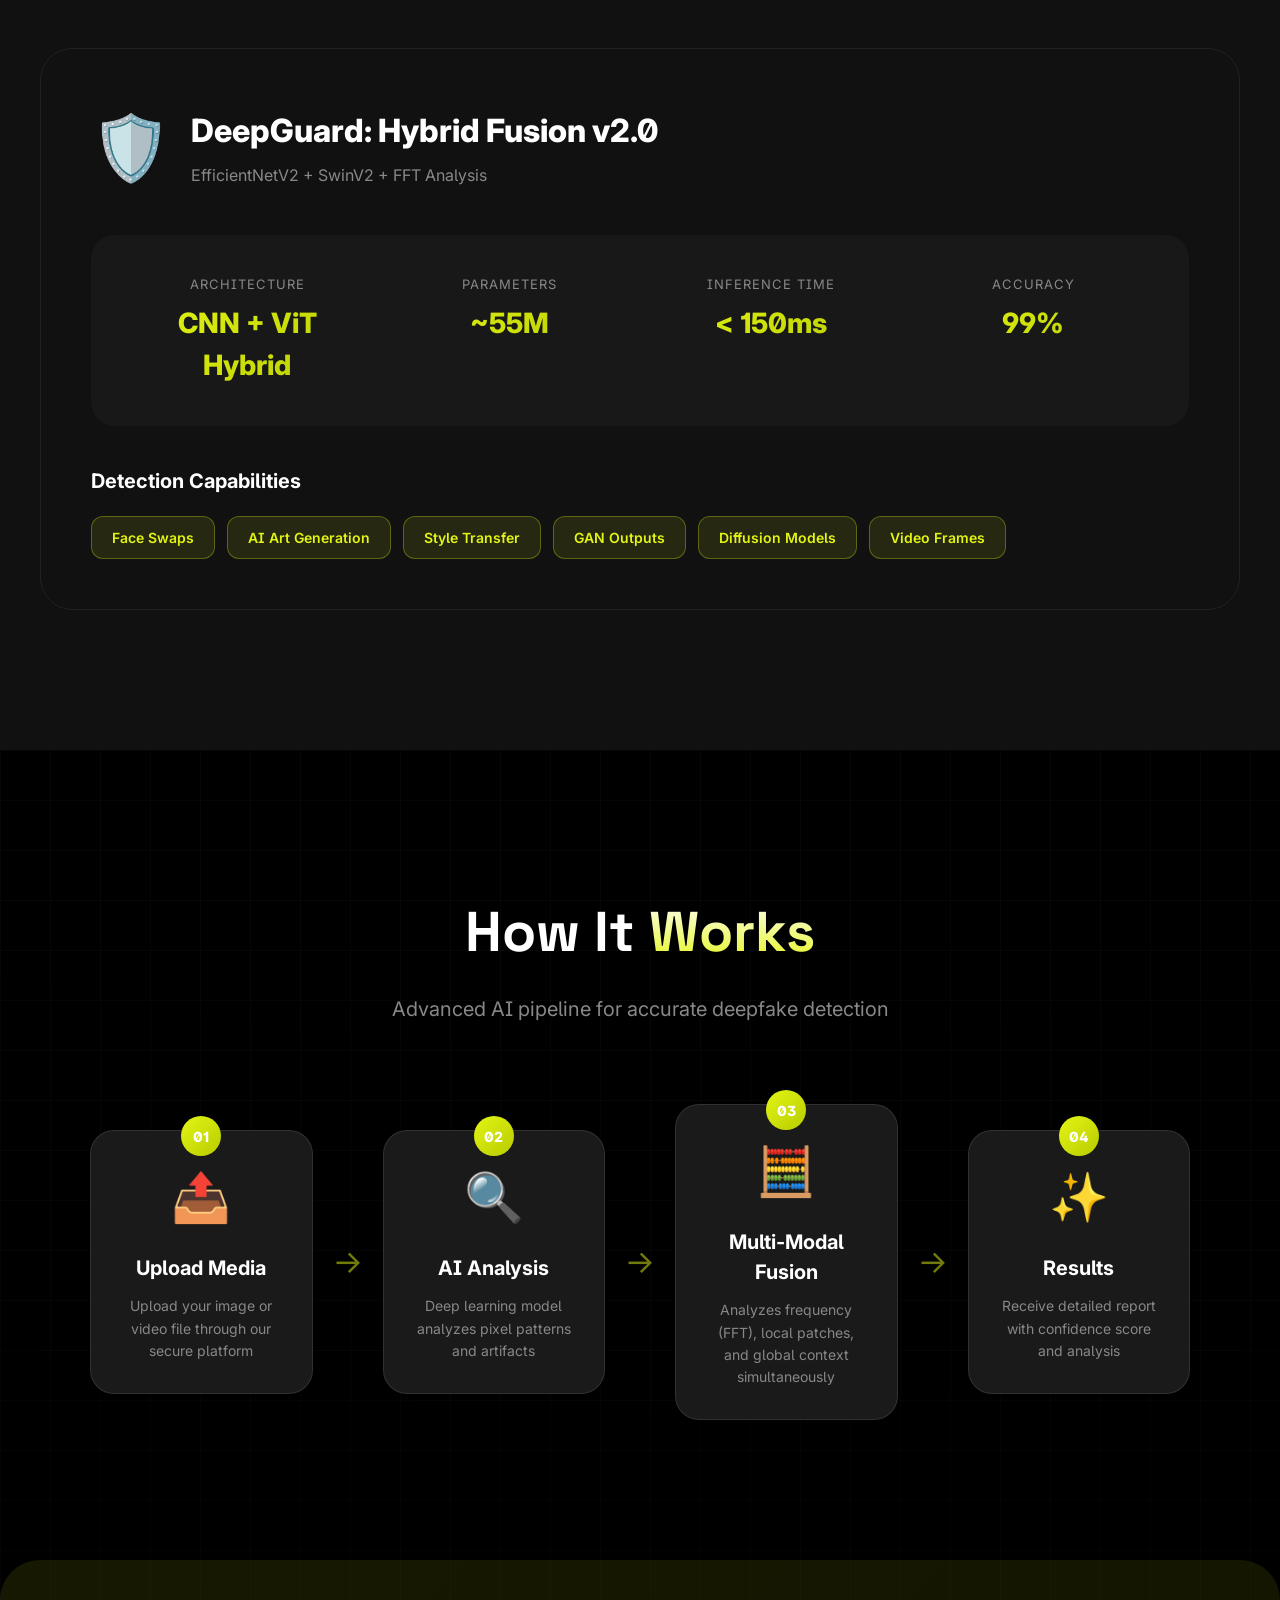
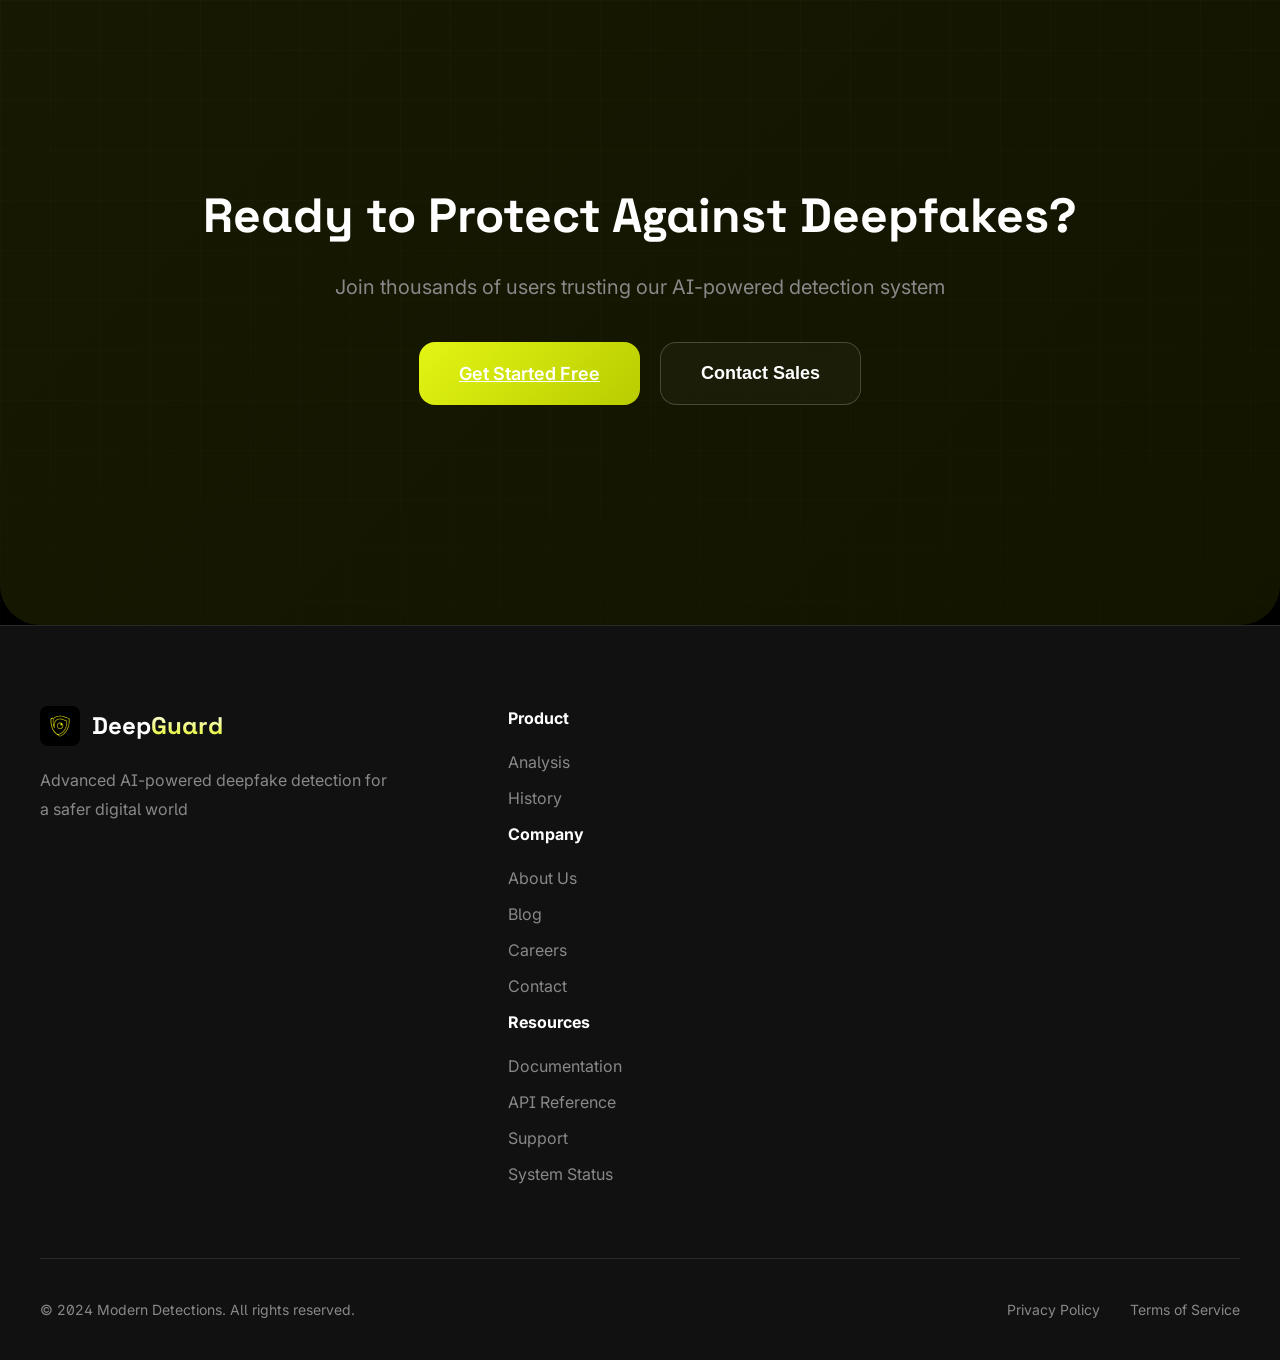
==== commit f6c31599: "Train Model 1 Epoch and best model is.  model/results/checkpoints/patched_model.safetensors" ====
--- a/frontend/index.html
+++ b/frontend/index.html
@@ -16,6 +16,8 @@
     <link rel="stylesheet" href="style.css">
     <link rel="stylesheet" href="showcase.css">
     <link rel="stylesheet" href="loader.css">
+    <link rel="stylesheet" href="video_player.css">
+    <link rel="stylesheet" href="extension.css">
 </head>
 
 <body>
@@ -23,7 +25,7 @@
     <div id="loader-wrapper">
         <!-- Brutalist Counter -->
         <div class="loader-content brutalist">
-            <div class="counter-wrapper">
+            <div class="counter-wrapper" style="color: #E3F514; opacity: 1; display: block;">
                 <span id="loader-percent">0</span><span class="percent-symbol">%</span>
             </div>
 
@@ -55,11 +57,12 @@
     <nav class="navbar">
         <div class="container">
             <div class="nav-content">
-                <div class="logo">
+                <a href="index.html" class="logo">
                     <img src="logo.svg" alt="DeepGuard Logo" class="logo-img">
                     <span class="logo-text">Deep<span class="gradient-text">Guard</span></span>
-                </div>
+                </a>
                 <ul class="nav-menu">
+                    <li><a href="index.html" class="active">Home</a></li>
                     <li><a href="analysis.html">Analysis</a></li>
                     <li><a href="history.html">History</a></li>
                 </ul>
@@ -98,8 +101,8 @@
 
             <!-- Fluid Hover Reveal Images -->
             <div class="hero-reveal-container" id="heroRevealContainer">
-                <img src="assets/vr-blue.png" alt="AI Detection Background" class="reveal-image reveal-bottom"
-                    id="hero-img-bg">
+                <!-- Background image removed as per user request -->
+
                 <img src="assets/gemini_reveal.png" alt="AI Detection Foreground" class="reveal-image reveal-top"
                     id="hero-img-reveal" style="display: none;"> <!-- Hidden, drawn by canvas -->
                 <canvas id="revealCanvas" class="reveal-canvas"></canvas>
@@ -122,14 +125,20 @@
                 </p>
                 <div class="hero-actions" data-aos="fade-up" data-aos-delay="300">
                     <a href="analysis.html" class="btn-hero-primary">Try Detection Now</a>
-                    <a href="analysis.html" class="btn-hero-secondary">
+                    <a href="#live-demo" class="btn-hero-secondary">
                         <span class="play-icon">▶</span>
                         Watch Demo
                     </a>
+                    <a href="#extension" class="btn-hero-secondary"
+                        style="background: white; color: black; border-color: white;">
+                        <img src="https://upload.wikimedia.org/wikipedia/commons/e/e1/Google_Chrome_icon_%28February_2022%29.svg"
+                            alt="Chrome" style="width: 24px; height: 24px;">
+                        Get Extension
+                    </a>
                 </div>
                 <div class="hero-stats" data-aos="zoom-in" data-aos-delay="400">
                     <div class="stat-item">
-                        <div class="stat-value">99.8%</div>
+                        <div class="stat-value">99%</div>
                         <div class="stat-label">Accuracy Rate</div>
                     </div>
                     <div class="stat-divider"></div>
@@ -139,13 +148,12 @@
                     </div>
                     <div class="stat-divider"></div>
                     <div class="stat-item">
-                        <div class="stat-value">
-                            < 2s</div>
-                                <div class="stat-label">Detection Time</div>
-                        </div>
-                    </div>
-                </div>
-            </div>
+                        <div class="stat-value">&lt; 2s</div>
+                        <div class="stat-label">Detection Time</div>
+                    </div>
+                </div>
+            </div>
+        </div>
     </section>
 
     <!-- Section Divider (Wave) -->
@@ -157,6 +165,90 @@
         </svg>
     </div>
 
+    <!-- Live Demo Section -->
+    <section id="live-demo" class="video-demo-section" style="padding: 100px 0; position: relative; z-index: 5;">
+        <div class="container">
+            <div class="section-header">
+                <h2 class="section-title">See It In <span class="gradient-text">Action</span></h2>
+                <p class="section-subtitle">Watch DeepGuard analyze deepfakes in real-time</p>
+            </div>
+
+            <div class="video-window-container" data-aos="zoom-in-up">
+                <!-- Mac Window Header -->
+                <div class="window-header">
+                    <div class="window-controls">
+                        <span class="control red"></span>
+                        <span class="control yellow"></span>
+                        <span class="control green"></span>
+                    </div>
+                    <div class="window-title">DeepGuard Live Analysis - v2.0</div>
+                </div>
+
+                <!-- Video Player -->
+                <div class="video-content-wrapper">
+                    <video id="demoVideoPlayer" class="demo-video" muted playsinline width="100%">
+                        <source src="assets/demo_part1.mov" type="video/quicktime">
+                        <source src="assets/demo_part1.mov" type="video/mp4">
+                        Your browser does not support the video tag.
+                    </video>
+
+                    <!-- Play Overlay -->
+                    <div class="play-overlay" id="playOverlay">
+                        <div class="play-button">▶</div>
+                    </div>
+
+                    <!-- Progress Bar (Fake OS look) -->
+                    <div class="video-progress-bar">
+                        <div class="progress-fill" id="videoProgress"></div>
+                    </div>
+                </div>
+            </div>
+        </div>
+    </section>
+
+    <!-- Extension Showcase Section -->
+    <section id="extension" class="extension-section">
+        <div class="container">
+            <div class="extension-container">
+                <div class="extension-content" data-aos="fade-right">
+                    <div class="extension-badge">
+                        <span>●</span> Available for Chrome
+                    </div>
+                    <h2 class="extension-title">DeepGuard <span class="gradient-text">Everywhere</span></h2>
+                    <p class="extension-description">
+                        Detect deepfakes in real-time while you browse social media. Our browser extension automatically
+                        scans images on X, Instagram, and Reddit.
+                    </p>
+                    <a href="https://github.com/Harshvardhan-Asnade/Deepfake-Model/tree/main/extension"
+                        class="chrome-btn" target="_blank">
+                        <img src="https://upload.wikimedia.org/wikipedia/commons/e/e1/Google_Chrome_icon_%28February_2022%29.svg"
+                            alt="Chrome" class="chrome-icon">
+                        Add to Chrome
+                    </a>
+                </div>
+
+                <div class="extension-visual" data-aos="fade-left">
+                    <div class="video-window-container" style="max-width: 100%;">
+                        <div class="window-header">
+                            <div class="window-controls">
+                                <span class="control red"></span>
+                                <span class="control yellow"></span>
+                                <span class="control green"></span>
+                            </div>
+                            <div class="window-title">DeepGuard Extension Preview</div>
+                        </div>
+                        <div class="video-content-wrapper">
+                            <video class="demo-video" autoplay muted loop playsinline width="100%">
+                                <source src="assets/extension_demo.mov" type="video/quicktime">
+                                <source src="assets/extension_demo.mov" type="video/mp4">
+                            </video>
+                        </div>
+                    </div>
+                </div>
+            </div>
+        </div>
+    </section>
+
     <!-- Features Section -->
     <section id="features" class="features-section">
         <div class="container">
@@ -171,11 +263,11 @@
                         <img src="deep_learning_icon.png" alt="Deep Learning"
                             style="width: 100%; height: 100%; object-fit: contain;">
                     </div>
-                    <h3 class="feature-title">Deep Learning Models</h3>
-                    <p class="feature-description">Powered by state-of-the-art SigLIP architecture fine-tuned on
-                        millions of authentic and synthetic images</p>
+                    <h3 class="feature-title">Hybrid Fusion Architecture</h3>
+                    <p class="feature-description">Combines EfficientNetV2 for spatial details and Swin Transformer V2
+                        for global context with Frequency domain analysis.</p>
                     <div class="feature-tags">
-                        <span class="tag">Vision Transformer</span>
+                        <span class="tag">Hybrid CNN-ViT</span>
                         <span class="tag">Multi-Modal</span>
                     </div>
                 </div>
@@ -197,7 +289,7 @@
                         <img src="accuracy_icon.png" alt="Accuracy"
                             style="width: 100%; height: 100%; object-fit: contain;">
                     </div>
-                    <h3 class="feature-title">99.8% Accuracy</h3>
+                    <h3 class="feature-title">99% Accuracy</h3>
                     <p class="feature-description">Industry-leading precision in detecting AI-generated and manipulated
                         media across various generation methods</p>
                     <div class="feature-tags">
@@ -232,28 +324,28 @@
             <div class="tech-grid">
                 <div class="tech-card" data-aos="zoom-in" data-aos-delay="100">
                     <div class="tech-icon">🧠</div>
-                    <h3>SigLIP Vision</h3>
-                    <p>Advanced vision-language model</p>
+                    <h3>EfficientNet V2</h3>
+                    <p>Spatial Feature Extraction</p>
                 </div>
                 <div class="tech-card" data-aos="zoom-in" data-aos-delay="200">
-                    <div class="tech-icon">🔥</div>
-                    <h3>PyTorch</h3>
-                    <p>Deep learning framework</p>
+                    <div class="tech-icon">🌪️</div>
+                    <h3>Swin Transformer</h3>
+                    <p>Global Context Attention</p>
                 </div>
                 <div class="tech-card" data-aos="zoom-in" data-aos-delay="300">
-                    <div class="tech-icon">🤗</div>
-                    <h3>Transformers</h3>
-                    <p>State-of-the-art NLP & CV</p>
+                    <div class="tech-icon">🌊</div>
+                    <h3>FFT Analysis</h3>
+                    <p>Frequency Domain Inspection</p>
                 </div>
                 <div class="tech-card" data-aos="zoom-in" data-aos-delay="400">
                     <div class="tech-icon">🐍</div>
-                    <h3>Python</h3>
-                    <p>Core programming language</p>
+                    <h3>Python & PyTorch</h3>
+                    <p>Core AI Framework</p>
                 </div>
                 <div class="tech-card" data-aos="zoom-in" data-aos-delay="500">
                     <div class="tech-icon">🎯</div>
-                    <h3>SafeTensors</h3>
-                    <p>Secure model storage</p>
+                    <h3>Patch Encoder</h3>
+                    <p>Local Artifact Detection</p>
                 </div>
             </div>
         </div>
@@ -351,41 +443,42 @@
                 <div class="model-header">
                     <div class="model-icon">🛡️</div>
                     <div>
-                        <h3 class="model-name">DeepGuard: SigLIP Detection Model</h3>
-                        <p class="model-version">Version 2.0 • Latest Release</p>
+                        <h3 class="model-name">DeepGuard: Hybrid Fusion v2.0</h3>
+                        <p class="model-version">EfficientNetV2 + SwinV2 + FFT Analysis</p>
                     </div>
                 </div>
                 <div class="model-stats-grid">
                     <div class="model-stat">
                         <div class="model-stat-label">Architecture</div>
-                        <div class="model-stat-value">Vision Transformer</div>
+                        <div class="model-stat-value">CNN + ViT Hybrid</div>
                     </div>
                     <div class="model-stat">
                         <div class="model-stat-label">Parameters</div>
-                        <div class="model-stat-value">400M+</div>
+                        <div class="model-stat-value">~55M</div>
                     </div>
                     <div class="model-stat">
-                        <div class="model-stat-label">Training Dataset</div>
-                        <div class="model-stat-value">5M Images</div>
-                    </div>
-                    <div class="model-stat">
-                        <div class="model-stat-label">Accuracy</div>
-                        <div class="model-stat-value">99.8%</div>
-                    </div>
-                </div>
-                <div class="model-capabilities">
-                    <h4 class="capabilities-title">Detection Capabilities</h4>
-                    <div class="capabilities-grid">
-                        <span class="capability-badge">Face Swaps</span>
-                        <span class="capability-badge">AI Art Generation</span>
-                        <span class="capability-badge">Style Transfer</span>
-                        <span class="capability-badge">GAN Outputs</span>
-                        <span class="capability-badge">Diffusion Models</span>
-                        <span class="capability-badge">Video Frames</span>
-                    </div>
-                </div>
-            </div>
-        </div>
+                        <div class="model-stat-label">Inference Time</div>
+                        <div class="model-stat-value">
+                            < 150ms</div>
+                        </div>
+                        <div class="model-stat">
+                            <div class="model-stat-label">Accuracy</div>
+                            <div class="model-stat-value">99%</div>
+                        </div>
+                    </div>
+                    <div class="model-capabilities">
+                        <h4 class="capabilities-title">Detection Capabilities</h4>
+                        <div class="capabilities-grid">
+                            <span class="capability-badge">Face Swaps</span>
+                            <span class="capability-badge">AI Art Generation</span>
+                            <span class="capability-badge">Style Transfer</span>
+                            <span class="capability-badge">GAN Outputs</span>
+                            <span class="capability-badge">Diffusion Models</span>
+                            <span class="capability-badge">Video Frames</span>
+                        </div>
+                    </div>
+                </div>
+            </div>
     </section>
 
     <!-- How It Works -->
@@ -413,8 +506,9 @@
                 <div class="pipeline-step">
                     <div class="step-number">03</div>
                     <div class="step-icon">🧮</div>
-                    <h3 class="step-title">Feature Extraction</h3>
-                    <p class="step-description">Extract and analyze thousands of visual features</p>
+                    <h3 class="step-title">Multi-Modal Fusion</h3>
+                    <p class="step-description">Analyzes frequency (FFT), local patches, and global context
+                        simultaneously</p>
                 </div>
                 <div class="pipeline-arrow">→</div>
                 <div class="pipeline-step">
@@ -427,7 +521,8 @@
         </div>
     </section>
 
-    <!-- Demo Section Removed - Moved to analysis.html -->
+    <!-- Live Demo Section -->
+    <!-- Demo Section Removed - Moved to top -->
 
     <!-- CTA Section -->
     <section class="cta-section">
@@ -436,7 +531,7 @@
                 <h2 class="cta-title">Ready to Protect Against Deepfakes?</h2>
                 <p class="cta-description">Join thousands of users trusting our AI-powered detection system</p>
                 <div class="cta-actions">
-                    <button class="btn-cta-primary">Get Started Free</button>
+                    <a href="analysis.html" class="btn-cta-primary">Get Started Free</a>
                     <button class="btn-cta-secondary">Contact Sales</button>
                 </div>
             </div>
@@ -499,6 +594,8 @@
     <script src="loader.js"></script>
     <script src="script.js"></script>
     <script src="hero_reveal.js"></script>
+    <script src="https://unpkg.com/@studio-freight/lenis@1.0.42/dist/lenis.min.js"></script>
+    <script src="motion.js"></script>
 </body>
 
 </html>
